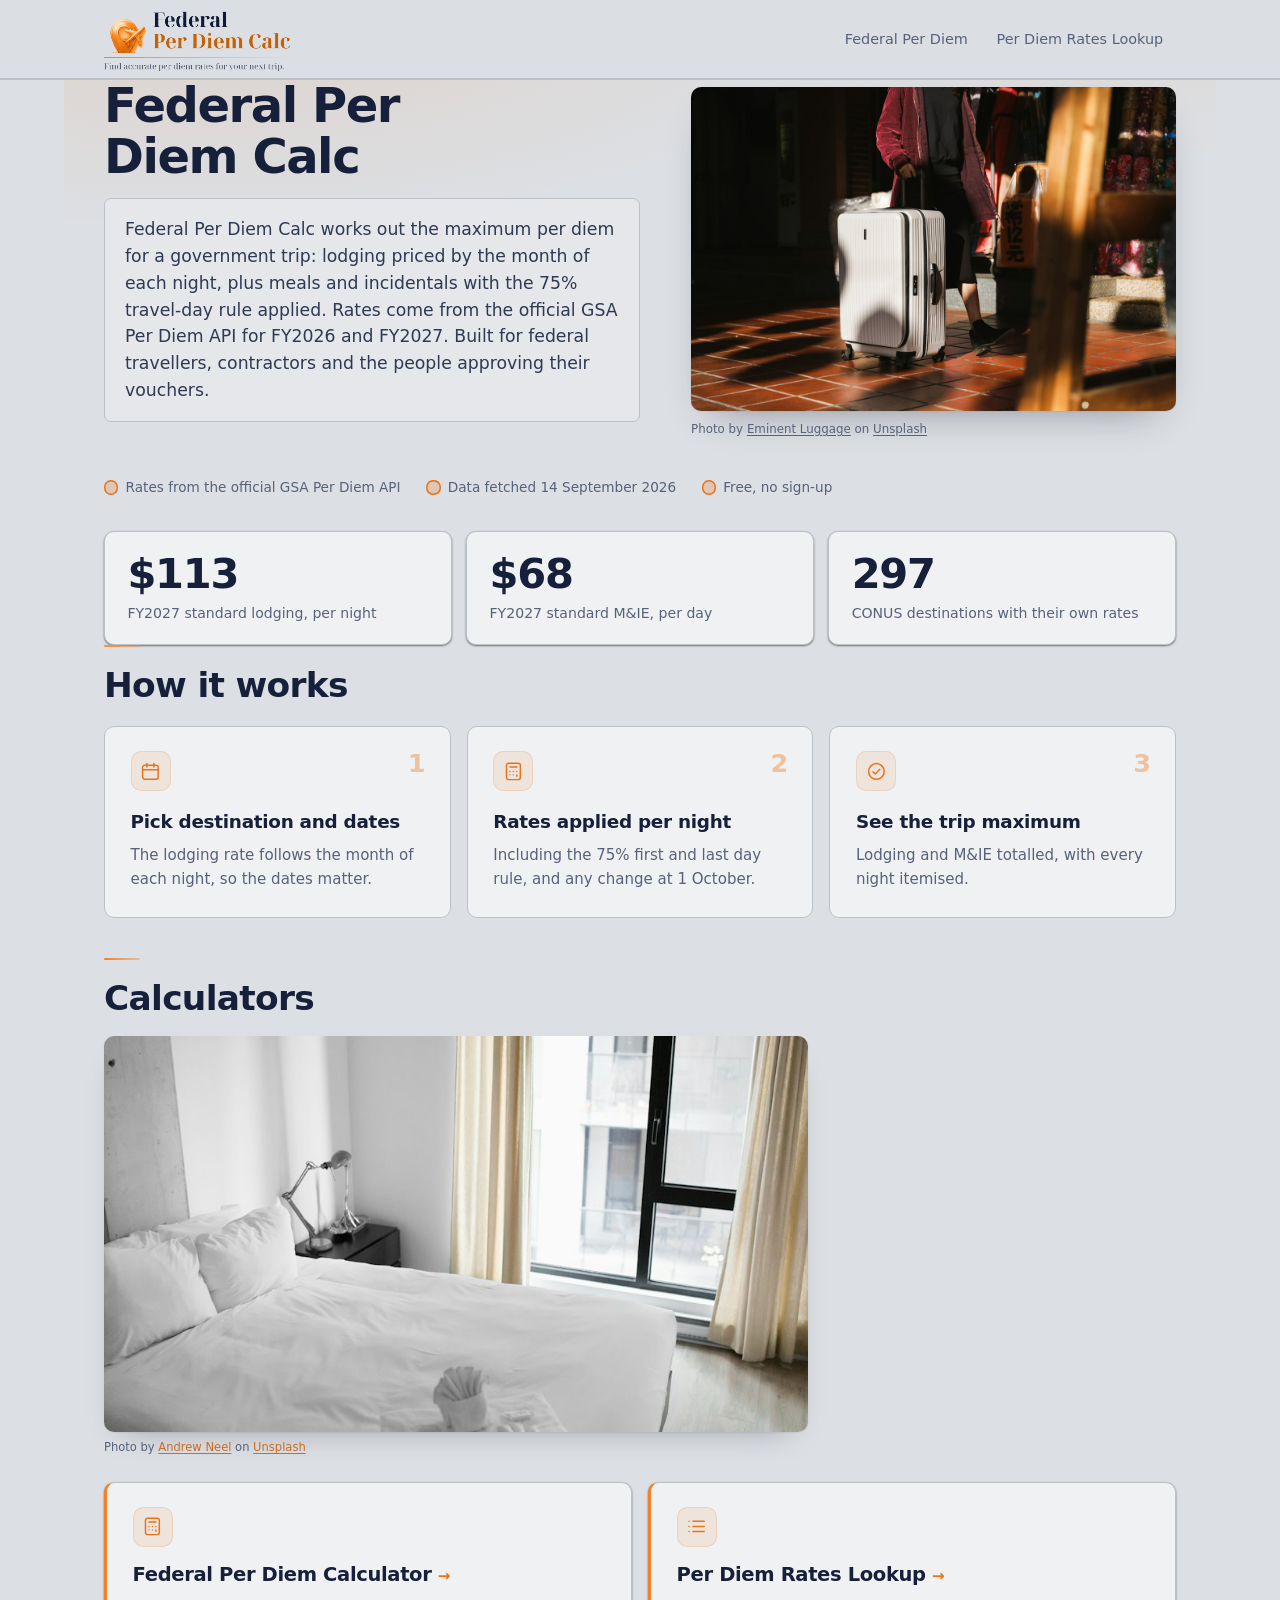
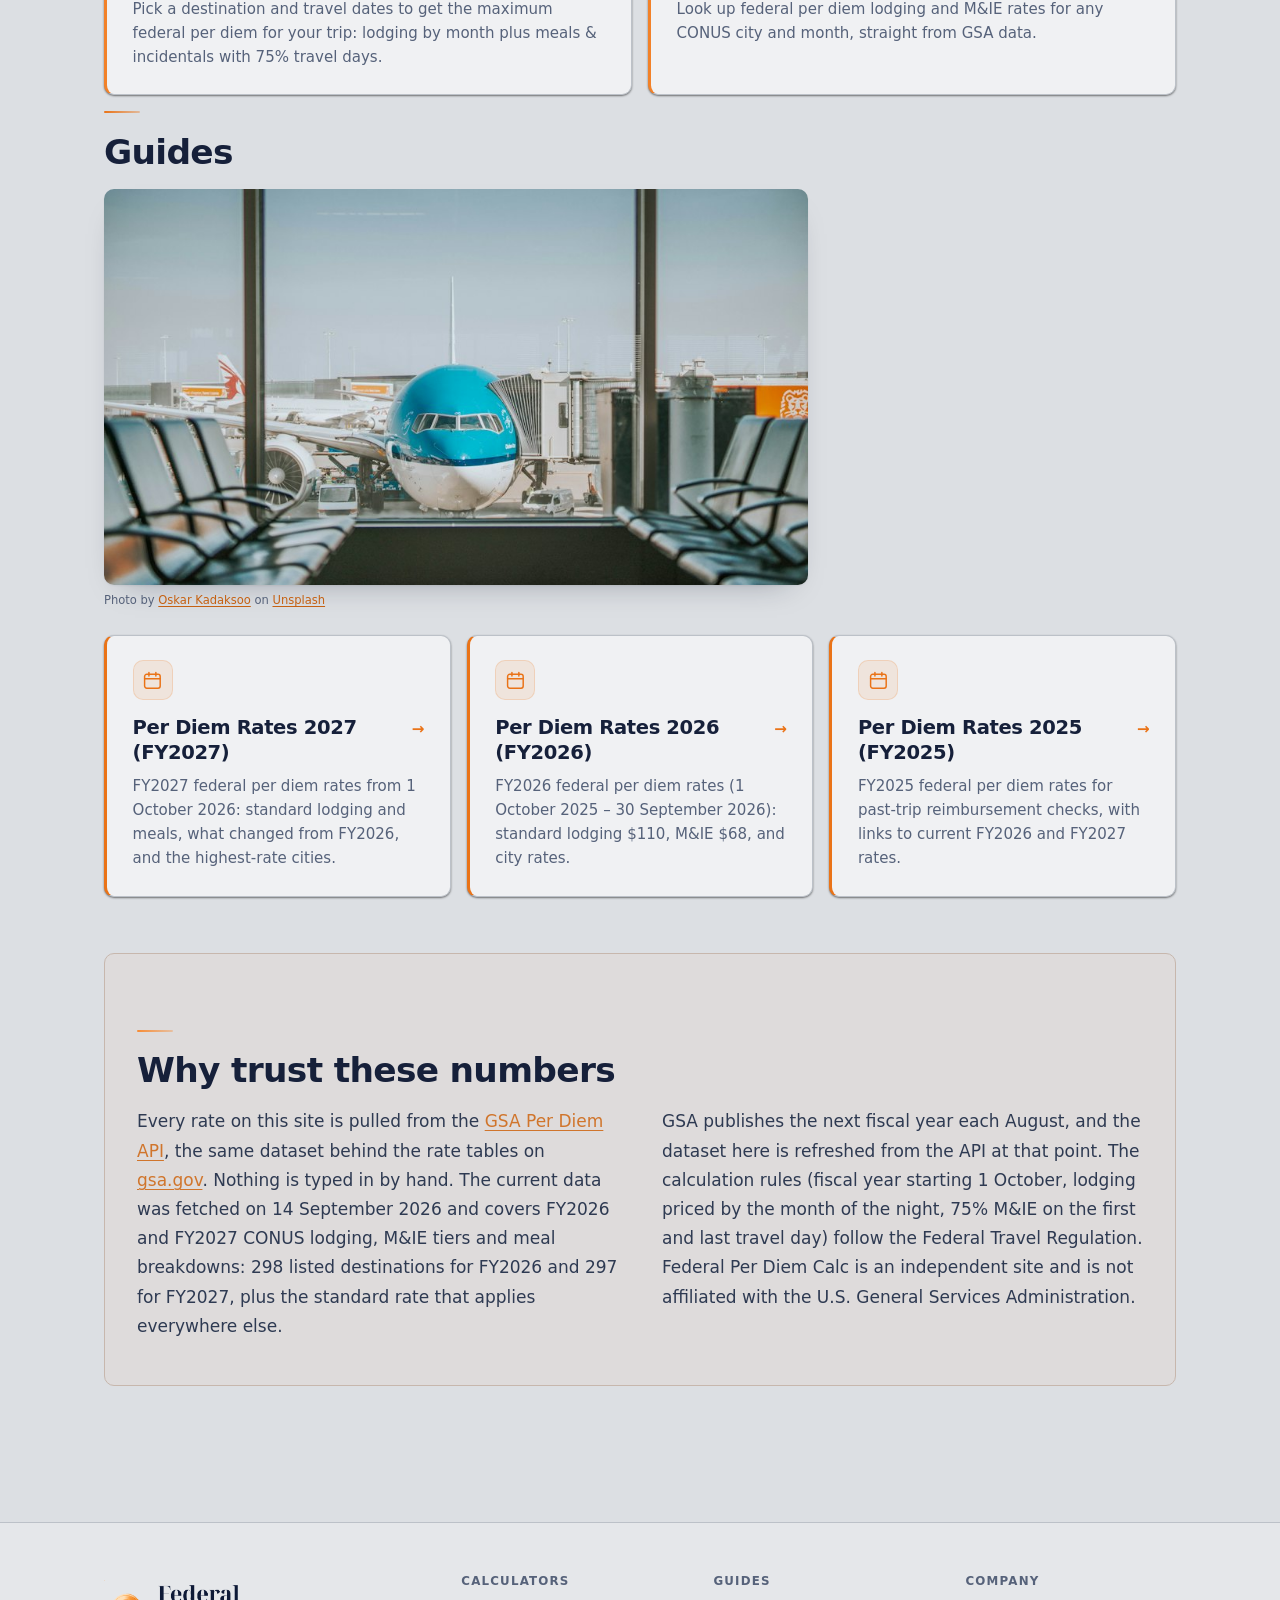
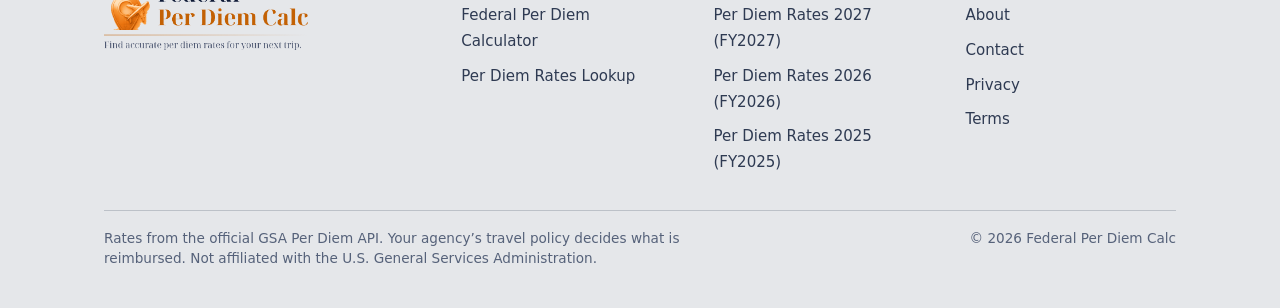
==== index.html @ 115eeca3 "Site import: 11-gsa-per-diem Static calculator site, 11 pages. Copy written and calculators tested. " ====
<!doctype html>
<html lang="en-US" class="layout-dashboard">
<head>
<meta charset="utf-8">
<meta name="viewport" content="width=device-width, initial-scale=1">
<title>Federal Per Diem Calc: Trip per diem calculator and rate loo</title>
<meta name="description" content="Trip per diem calculator and rate lookup from official GSA data, FY2026 and FY2027.">
<link rel="canonical" href="https://federalperdiemcalc.com/">
<meta property="og:title" content="Federal Per Diem Calc: Trip per diem calculator and rate loo">
<meta property="og:description" content="Trip per diem calculator and rate lookup from official GSA data, FY2026 and FY2027.">
<meta property="og:url" content="https://federalperdiemcalc.com/">
<meta property="og:type" content="website">
<link rel="stylesheet" href="/assets/site.css">
<link rel="stylesheet" href="/assets/layouts.css">
<style>:root{--brand:#ea7317;--accent:#fb923c;--bg:#dcdfe3;--surface:#f0f1f3;--soft:#e5e7ea;--sunken:#cfd3d8;--ink:#16203a;--ink-2:#2e3a52;--muted:#56627a;--line:#bcc1c8;--line-strong:#9ea5ae;--brand-ink:color-mix(in srgb,var(--brand) 82%,#000 18%);--brand-soft:color-mix(in srgb,var(--brand) 9%,var(--bg));--brand-line:color-mix(in srgb,var(--brand) 28%,var(--line));--warn:#8a4b00;--warn-bg:color-mix(in srgb,#f59e0b 16%,var(--surface));--ok:#0f7b46}:root[data-theme="light"]{--brand:#ea7317;--accent:#fb923c;--bg:#dcdfe3;--surface:#f0f1f3;--soft:#e5e7ea;--sunken:#cfd3d8;--ink:#16203a;--ink-2:#2e3a52;--muted:#56627a;--line:#bcc1c8;--line-strong:#9ea5ae;--brand-ink:color-mix(in srgb,var(--brand) 82%,#000 18%);--brand-soft:color-mix(in srgb,var(--brand) 9%,var(--bg));--brand-line:color-mix(in srgb,var(--brand) 28%,var(--line));--warn:#8a4b00;--warn-bg:color-mix(in srgb,#f59e0b 16%,var(--surface));--ok:#0f7b46}:root[data-theme="dark"]{--brand:#ea7317;--accent:#fb923c;--bg:#dcdfe3;--surface:#f0f1f3;--soft:#e5e7ea;--sunken:#cfd3d8;--ink:#16203a;--ink-2:#2e3a52;--muted:#56627a;--line:#bcc1c8;--line-strong:#9ea5ae;--brand-ink:color-mix(in srgb,var(--brand) 82%,#000 18%);--brand-soft:color-mix(in srgb,var(--brand) 9%,var(--bg));--brand-line:color-mix(in srgb,var(--brand) 28%,var(--line));--warn:#8a4b00;--warn-bg:color-mix(in srgb,#f59e0b 16%,var(--surface));--ok:#0f7b46}</style>
<script type="application/ld+json">{"@context":"https://schema.org","@type":"WebSite","name":"Federal Per Diem Calc","url":"https://federalperdiemcalc.com/"}</script>
<script type="application/ld+json">{"@context":"https://schema.org","@type":"Organization","name":"Federal Per Diem Calc","url":"https://federalperdiemcalc.com/"}</script>
<script>(function(){try{var t=localStorage.getItem("theme");if(t==="dark"||t==="light")document.documentElement.dataset.theme=t}catch(e){}})()</script>
<link rel="icon" href="/assets/brand/favicon.svg" type="image/svg+xml">
<link rel="icon" href="/assets/brand/icon-32.png" sizes="32x32" type="image/png">
<link rel="apple-touch-icon" href="/assets/brand/icon-180.png">
<link rel="manifest" href="/assets/brand/site.webmanifest">
<meta name="theme-color" content="#ea7317">
<meta property="og:image" content="https://federalperdiemcalc.com/assets/brand/og.png">
<meta property="og:image:width" content="1200">
<meta property="og:image:height" content="630">
<meta name="twitter:card" content="summary_large_image">
<meta name="twitter:image" content="https://federalperdiemcalc.com/assets/brand/og.png">
</head>
<body>
<header class="site"><div class="wrap"><a class="logo" href="/" aria-label="Federal Per Diem Calc home"><span class="logo-mark"><img class="lk" src="/assets/brand/lockup.svg" alt="" width="711" height="245" loading="eager"></span></a><nav class="site"><a href="/per-diem-calculator/">Federal Per Diem</a><a href="/per-diem-rates/">Per Diem Rates Lookup</a></nav></div></header>
<main data-blocks="trust,stats,steps"><div class="wrap">
<div class="hero">
<div>
<h1>Federal Per Diem Calc</h1>
<p class="answer">Federal Per Diem Calc works out the maximum per diem for a government trip: lodging priced by the month of each night, plus meals and incidentals with the 75% travel-day rule applied. Rates come from the official GSA Per Diem API for FY2026 and FY2027. Built for federal travellers, contractors and the people approving their vouchers.</p>
</div>
<figure class="hero-art hero-photo"><img src="/assets/img/hero.jpg" alt="A woman walking with a suitcase on wheels" width="1200" height="800" loading="eager" decoding="async"><figcaption>Photo by <a href="https://unsplash.com/@eminent_lugagge?utm_source=marketplace_calc&utm_medium=referral" rel="nofollow noopener">Eminent Luggage</a> on <a href="https://unsplash.com/?utm_source=marketplace_calc&utm_medium=referral" rel="nofollow noopener">Unsplash</a></figcaption></figure>
</div>
<ul class="trustbar"><li>Rates from the official GSA Per Diem API</li><li>Data fetched 14 September 2026</li><li>Free, no sign-up</li></ul>





<section class="sec" aria-label="Key figures">
  <div class="stats"><div class="stat"><span class="stat__v">$113</span><span class="stat__l">FY2027 standard lodging, per night</span></div><div class="stat"><span class="stat__v">$68</span><span class="stat__l">FY2027 standard M&amp;IE, per day</span></div><div class="stat"><span class="stat__v">297</span><span class="stat__l">CONUS destinations with their own rates</span></div></div>
</section>
<section class="sec">
<h2>How it works</h2>
<ol class="steps"><li class="step"><span class="step__n">1</span><span class="card-icon"><svg aria-hidden="true" focusable="false" viewBox="0 0 24 24" fill="none" stroke="currentColor" stroke-width="1.7" stroke-linecap="round" stroke-linejoin="round"><rect x="3" y="5" width="18" height="16" rx="2.5"/><path d="M3 10h18M8 3v4M16 3v4"/></svg></span>
     <strong>Pick destination and dates</strong><span>The lodging rate follows the month of each night, so the dates matter.</span></li><li class="step"><span class="step__n">2</span><span class="card-icon"><svg aria-hidden="true" focusable="false" viewBox="0 0 24 24" fill="none" stroke="currentColor" stroke-width="1.7" stroke-linecap="round" stroke-linejoin="round"><rect x="4" y="2.5" width="16" height="19" rx="2.5"/><path d="M8 7h8M8 12h.01M12 12h.01M16 12h.01M8 16h.01M12 16h.01M16 16v1.5"/></svg></span>
     <strong>Rates applied per night</strong><span>Including the 75% first and last day rule, and any change at 1 October.</span></li><li class="step"><span class="step__n">3</span><span class="card-icon"><svg aria-hidden="true" focusable="false" viewBox="0 0 24 24" fill="none" stroke="currentColor" stroke-width="1.7" stroke-linecap="round" stroke-linejoin="round"><circle cx="12" cy="12" r="9"/><path d="M8 12.3l2.7 2.7L16 9.5"/></svg></span>
     <strong>See the trip maximum</strong><span>Lodging and M&amp;IE totalled, with every night itemised.</span></li></ol>
</section>
<section class="sec">
<h2>Calculators</h2><figure class="sec-photo"><img src="/assets/img/feature-1.jpg" alt="Vacant white bed near the window" width="900" height="600" loading="lazy" decoding="async"><figcaption>Photo by <a href="https://unsplash.com/@andrewtneel?utm_source=marketplace_calc&utm_medium=referral" rel="nofollow noopener">Andrew Neel</a> on <a href="https://unsplash.com/?utm_source=marketplace_calc&utm_medium=referral" rel="nofollow noopener">Unsplash</a></figcaption></figure>
<ul>
<li><div class="card-icon"><svg aria-hidden="true" focusable="false" viewBox="0 0 24 24" fill="none" stroke="currentColor" stroke-width="1.7" stroke-linecap="round" stroke-linejoin="round"><rect x="4" y="2.5" width="16" height="19" rx="2.5"/><path d="M8 7h8M8 12h.01M12 12h.01M16 12h.01M8 16h.01M12 16h.01M16 16v1.5"/></svg></div><a href="/per-diem-calculator/"><strong>Federal Per Diem Calculator</strong></a><br>Pick a destination and travel dates to get the maximum federal per diem for your trip: lodging by month plus meals &amp; incidentals with 75% travel days.</li>
<li><div class="card-icon"><svg aria-hidden="true" focusable="false" viewBox="0 0 24 24" fill="none" stroke="currentColor" stroke-width="1.7" stroke-linecap="round" stroke-linejoin="round"><path d="M8 6h13M8 12h13M8 18h13M3.5 6h.01M3.5 12h.01M3.5 18h.01"/></svg></div><a href="/per-diem-rates/"><strong>Per Diem Rates Lookup</strong></a><br>Look up federal per diem lodging and M&amp;IE rates for any CONUS city and month, straight from GSA data.</li>
</ul>
</section>
<section class="sec">
<h2>Guides</h2><figure class="sec-photo"><img src="/assets/img/feature-2.jpg" alt="Airplane parked near passenger pathway" width="900" height="600" loading="lazy" decoding="async"><figcaption>Photo by <a href="https://unsplash.com/@oskark?utm_source=marketplace_calc&utm_medium=referral" rel="nofollow noopener">Oskar Kadaksoo</a> on <a href="https://unsplash.com/?utm_source=marketplace_calc&utm_medium=referral" rel="nofollow noopener">Unsplash</a></figcaption></figure>
<ul>
<li><div class="card-icon"><svg aria-hidden="true" focusable="false" viewBox="0 0 24 24" fill="none" stroke="currentColor" stroke-width="1.7" stroke-linecap="round" stroke-linejoin="round"><rect x="3" y="5" width="18" height="16" rx="2.5"/><path d="M3 10h18M8 3v4M16 3v4"/></svg></div><a href="/per-diem-rates-2027/"><strong>Per Diem Rates 2027 (FY2027)</strong></a><br>FY2027 federal per diem rates from 1 October 2026: standard lodging and meals, what changed from FY2026, and the highest-rate cities.</li>
<li><div class="card-icon"><svg aria-hidden="true" focusable="false" viewBox="0 0 24 24" fill="none" stroke="currentColor" stroke-width="1.7" stroke-linecap="round" stroke-linejoin="round"><rect x="3" y="5" width="18" height="16" rx="2.5"/><path d="M3 10h18M8 3v4M16 3v4"/></svg></div><a href="/per-diem-rates-2026/"><strong>Per Diem Rates 2026 (FY2026)</strong></a><br>FY2026 federal per diem rates (1 October 2025 – 30 September 2026): standard lodging $110, M&amp;IE $68, and city rates.</li>
<li><div class="card-icon"><svg aria-hidden="true" focusable="false" viewBox="0 0 24 24" fill="none" stroke="currentColor" stroke-width="1.7" stroke-linecap="round" stroke-linejoin="round"><rect x="3" y="5" width="18" height="16" rx="2.5"/><path d="M3 10h18M8 3v4M16 3v4"/></svg></div><a href="/per-diem-rates-2025/"><strong>Per Diem Rates 2025 (FY2025)</strong></a><br>FY2025 federal per diem rates for past-trip reimbursement checks, with links to current FY2026 and FY2027 rates.</li>
</ul>
</section>
<section class="sec is-wide">
<h2>Why trust these numbers</h2>
<p>Every rate on this site is pulled from the <a href="https://open.gsa.gov/api/perdiem/" rel="nofollow noopener">GSA Per Diem API</a>, the same dataset behind the rate tables on <a href="https://www.gsa.gov/travel/plan-a-trip/per-diem-rates" rel="nofollow noopener">gsa.gov</a>. Nothing is typed in by hand. The current data was fetched on 14 September 2026 and covers FY2026 and FY2027 CONUS lodging, M&amp;IE tiers and meal breakdowns: 298 listed destinations for FY2026 and 297 for FY2027, plus the standard rate that applies everywhere else.</p>
<p>GSA publishes the next fiscal year each August, and the dataset here is refreshed from the API at that point. The calculation rules (fiscal year starting 1 October, lodging priced by the month of the night, 75% M&amp;IE on the first and last travel day) follow the Federal Travel Regulation. Federal Per Diem Calc is an independent site and is not affiliated with the U.S. General Services Administration.</p>
</section>
</div></main>
<footer class="site"><div class="wrap">
<div class="f-brand"><a class="footer-brand" href="/" aria-label="Federal Per Diem Calc home"><span class="logo-mark"><img class="lk" src="/assets/brand/lockup.svg" alt="" width="711" height="245" loading="eager"></span></a></div>
<nav class="f-col" aria-label="Calculators"><h3>Calculators</h3><ul><li><a href="/per-diem-calculator/">Federal Per Diem Calculator</a></li><li><a href="/per-diem-rates/">Per Diem Rates Lookup</a></li></ul></nav>
<nav class="f-col" aria-label="Guides"><h3>Guides</h3><ul><li><a href="/per-diem-rates-2027/">Per Diem Rates 2027 (FY2027)</a></li><li><a href="/per-diem-rates-2026/">Per Diem Rates 2026 (FY2026)</a></li><li><a href="/per-diem-rates-2025/">Per Diem Rates 2025 (FY2025)</a></li></ul></nav>
<nav class="f-col" aria-label="Company"><h3>Company</h3><ul><li><a href="/about/">About</a></li><li><a href="/contact/">Contact</a></li><li><a href="/privacy/">Privacy</a></li><li><a href="/terms/">Terms</a></li></ul></nav>
<div class="f-legal"><p>Rates from the official GSA Per Diem API. Your agency’s travel policy decides what is reimbursed. Not affiliated with the U.S. General Services Administration.</p><p>© <span id="y"></span> Federal Per Diem Calc</p></div>
</div></footer>
<script>document.getElementById('y').textContent=new Date().getFullYear()</script>

</body>
</html>
---- assets/site.css ----
/* site.css — shared design system for all 13 sites.
 *
 * Per-site colour is one line in each site's <head>:   :root{--brand:#1e40af;--accent:#0891b2}
 * Everything else is derived from those two with color-mix(). Named palettes: themes.css.
 * No web fonts — zero external requests.
 *
 * Layout note: pages are authored as plain documents (h1, p, ul of links). Rather than rewrite
 * markup across every site, structural styling is applied with :has() — link lists become card
 * grids, the opening h1+lede becomes a hero. Markup stays semantic and portable.
 */

/* ---------------------------------------------------------------------------
   THEME TOKENS
   Dark is the default: :root carries the dark surface values, so a visitor with
   no stored preference and no dark OS setting still gets the dark site.
   Light is opt-in via the header toggle, which sets data-theme="light".
   --------------------------------------------------------------------------- */
:root {
  /* brand — overridden per site in <head> */
  --brand: #1f6feb;
  --accent: var(--brand);

  /* shared, theme-independent */
  --radius: 16px;
  --radius-sm: 10px;
  --ring: 0 0 0 3px color-mix(in srgb, var(--brand) 30%, transparent);
  --on-brand: #fff;
  --ok: #4ade80;
  --font-display: ui-serif, "Iowan Old Style", Charter, "Palatino Linotype", Palatino, "Book Antiqua", Georgia, serif;
  --font: ui-sans-serif, system-ui, -apple-system, "Segoe UI", Roboto, "Helvetica Neue", Arial, sans-serif;
  --maxw: 72rem;
  --measure: 40rem;

  /* dark surfaces (default) */
  --bg: #0b0e13;
  --surface: #141821;
  --soft: #161b24;
  --sunken: #1c222c;
  --ink: #f2f5f9;
  --ink-2: #c6cedb;
  --muted: #8f99ab;
  --line: #232a36;
  --line-strong: #333c4b;
  --warn: #fbbf24;
  --warn-bg: #2a2010;
  --brand-ink: color-mix(in srgb, var(--brand) 68%, #fff 32%);
  --brand-soft: color-mix(in srgb, var(--brand) 13%, var(--bg));
  --brand-line: color-mix(in srgb, var(--brand) 32%, var(--line));
  --shadow-sm: 0 1px 2px rgba(0, 0, 0, .5);
  --shadow: 0 1px 2px rgba(0, 0, 0, .4), 0 10px 28px -12px rgba(0, 0, 0, .7);
  --shadow-lg: 0 2px 4px rgba(0, 0, 0, .4), 0 28px 56px -20px rgba(0, 0, 0, .8);
}

:root[data-theme="light"] {
  --bg: #fdfdfc;
  --surface: #ffffff;
  --soft: #f5f7fa;
  --sunken: #eceff4;
  --ink: #0f1319;
  --ink-2: #333c4a;
  --muted: #626c7d;
  --line: #e5e9ef;
  --line-strong: #cdd5e0;
  --ok: #0f7b46;
  --warn: #8a4b00;
  --warn-bg: #fff5e8;
  --brand-ink: color-mix(in srgb, var(--brand) 84%, #000 16%);
  --brand-soft: color-mix(in srgb, var(--brand) 7%, var(--bg));
  --brand-line: color-mix(in srgb, var(--brand) 24%, var(--line));
  --shadow-sm: 0 1px 2px rgba(15, 23, 42, .06);
  --shadow: 0 1px 2px rgba(15, 23, 42, .05), 0 10px 28px -12px rgba(15, 23, 42, .16);
  --shadow-lg: 0 2px 4px rgba(15, 23, 42, .04), 0 28px 56px -20px rgba(15, 23, 42, .26);
}

/* ============================ base ============================ */
* { box-sizing: border-box; }
html { -webkit-text-size-adjust: 100%; scroll-behavior: smooth; }
@media (prefers-reduced-motion: reduce) {
  html { scroll-behavior: auto; }
  *, *::before, *::after { animation-duration: .01ms !important; transition-duration: .01ms !important; }
}
body {
  margin: 0;
  font: 400 1.0625rem/1.72 var(--font);
  color: var(--ink-2);
  background: var(--bg);
  -webkit-font-smoothing: antialiased;
}
img, svg { max-width: 100%; height: auto; }
a { color: var(--brand-ink); text-underline-offset: .18em; text-decoration-thickness: .06em; }
a:hover { color: var(--brand); }
:focus-visible { outline: none; box-shadow: var(--ring); border-radius: 5px; }
::selection { background: color-mix(in srgb, var(--brand) 20%, transparent); }

.wrap { max-width: var(--maxw); margin: 0 auto; padding: 0 clamp(1.15rem, 4vw, 2.5rem); }
main { padding: 0 0 3rem; }
/* Body copy keeps a readable measure; structural blocks span the full column.
   Pages are sectionised, so the measure has to apply one level deeper too: elements that used to
   be direct children of .wrap now sit inside <section class="sec">. Without the .sec selectors the
   grids and tables inherit the section's measure cap and render two columns in a 1152px wrap. */
main .wrap > *,
main .sec > * { max-width: var(--measure); }

main .wrap > section,
main .wrap > #calculator,      main .sec > #calculator,
main .wrap > .faq,             main .sec > .faq,
main .wrap > .disclaimer,      main .sec > .disclaimer,
main .wrap > ul:has(> li > a > strong),
main .sec  > ul:has(> li > a > strong),
main .sec > .steps,
main .sec > .stats,
.hero { max-width: none; }

/* ============================ type ============================ */
h1, h2, h3 { color: var(--ink); text-wrap: balance; }
h1 {
  font-family: var(--font-display);
  font-size: clamp(2.1rem, 1.5rem + 2.6vw, 3.25rem);
  font-weight: 600; line-height: 1.06; letter-spacing: -.028em;
  margin: 0 0 1rem;
}
h2 {
  font-family: var(--font-display);
  font-size: clamp(1.6rem, 1.3rem + 1.1vw, 2.15rem);
  font-weight: 600; line-height: 1.2; letter-spacing: -.02em;
  margin: 2.5rem 0 1rem; position: relative;
}
/* accent rule above each section heading */
main h2::before {
  content: ""; display: block; width: 2.25rem; height: 2px; margin-bottom: 1.15rem;
  background: linear-gradient(90deg, var(--brand), color-mix(in srgb, var(--accent) 60%, var(--brand)));
  border-radius: 2px;
}
h3 { font-size: 1.2rem; font-weight: 660; letter-spacing: -.012em; margin: 2.25rem 0 .6rem; font-family: var(--font); }
p { margin: 0 0 1.15rem; }
strong { font-weight: 640; color: var(--ink); }
main ul, main ol { padding-left: 1.25rem; margin: 0 0 1.15rem; }
main li { margin-bottom: .45rem; }
main li::marker { color: color-mix(in srgb, var(--brand) 70%, var(--muted)); }

/* ---- hero: the opening h1 + lede on every page ---- */
main > .wrap > h1:first-child,
main > .wrap > .breadcrumb + h1 { margin-top: 0; }
main > .wrap { position: relative; }
main > .wrap::before {
  content: ""; position: absolute; inset: -1px 0 auto; height: 27rem; z-index: -1;
  background:
    radial-gradient(60rem 22rem at 12% -6rem, color-mix(in srgb, var(--brand) 13%, transparent), transparent 70%),
    radial-gradient(44rem 20rem at 92% -9rem, color-mix(in srgb, var(--accent) 11%, transparent), transparent 70%);
  pointer-events: none;
}
main .wrap > h1 { padding-top: clamp(1.75rem, 4vw, 3rem); }
main .wrap > .breadcrumb + h1 { padding-top: .25rem; }

.answer {
  font-family: var(--font-display);
  font-size: clamp(1.18rem, 1.05rem + .55vw, 1.45rem);
  line-height: 1.55; font-weight: 400;
  color: var(--ink-2);
  border-left: 2px solid var(--brand);
  padding: .1rem 0 .1rem 1.35rem;
  margin: 0 0 1.5rem;
  max-width: 38rem;
}
.answer strong { color: var(--ink); font-weight: 620; }

.updated {
  color: var(--muted); font-size: .8rem; margin: 0 0 2.5rem;
  text-transform: uppercase; letter-spacing: .07em; font-weight: 560;
}
.updated a { color: var(--muted); }
.breadcrumb { font-size: .8rem; color: var(--muted); padding-top: 2rem; margin: 0 0 1.5rem; letter-spacing: .02em; }
.breadcrumb a { color: var(--muted); text-decoration: none; }
.breadcrumb a:hover { color: var(--brand); }

/* ============================ header ============================ */
header.site {
  border-bottom: 1px solid var(--line);
  background: color-mix(in srgb, var(--bg) 78%, transparent);
  backdrop-filter: saturate(1.7) blur(14px);
  -webkit-backdrop-filter: saturate(1.7) blur(14px);
  position: sticky; top: 0; z-index: 50;
}
header.site .wrap { display: flex; align-items: center; justify-content: space-between; min-height: 4.5rem; gap: 1rem; flex-wrap: wrap; }
.logo {
  font-family: var(--font-display); font-weight: 600; font-size: 1.16rem; letter-spacing: -.022em;
  text-decoration: none; color: var(--ink); display: inline-flex; align-items: center; gap: .6rem;
}
/* Placeholder mark, used until a site has real brand artwork. */
.logo::before {
  content: ""; width: 1.55rem; height: 1.55rem; border-radius: 7px; flex: none;
  background: linear-gradient(145deg, var(--brand), color-mix(in srgb, var(--accent) 75%, var(--brand)));
  box-shadow: 0 2px 8px -2px color-mix(in srgb, var(--brand) 55%, transparent);
}
/* Real artwork present — drop the placeholder. */
.logo:has(.logo-mark)::before { display: none; }
.logo-mark { display: inline-flex; line-height: 0; flex: none; }
/* Wordmark: size by HEIGHT so the name is never squashed; width follows the viewBox. */
.logo-mark .lk { height: 4rem; width: auto; max-width: 100%; display: block; }
.logo { min-width: 0; max-width: 100%; }
.logo-mark { min-width: 0; max-width: 100%; }
.logo { gap: 0; }
@media (max-width: 30rem) { .logo-mark .lk { height: 3.1rem; } }
nav.site { display: flex; flex-wrap: wrap; gap: .2rem; }
nav.site a {
  text-decoration: none; color: var(--muted); font-size: .9rem; font-weight: 540;
  padding: .5rem .8rem; border-radius: 8px; transition: background .15s, color .15s;
}
nav.site a:hover { color: var(--ink); background: var(--soft); }

/* ---- theme toggle ---- */
.theme-toggle {
  border: 1px solid var(--line-strong); background: var(--surface); color: var(--muted);
  border-radius: 999px; padding: .4rem .5rem; cursor: pointer; line-height: 0;
  display: inline-flex; align-items: center; justify-content: center;
  transition: color .15s, border-color .15s, background .15s;
}
.theme-toggle:hover { color: var(--ink); border-color: var(--brand); }
.theme-toggle svg { width: 1.05rem; height: 1.05rem; display: block; }
.theme-toggle .i-sun { display: none; }
/* Default state is dark, so offer the sun (switch to light); flip when light is active. */
.theme-toggle .i-moon { display: none; }
.theme-toggle .i-sun { display: block; }
:root[data-theme="light"] .theme-toggle .i-sun { display: none; }
:root[data-theme="light"] .theme-toggle .i-moon { display: block; }

/* ---- hero artwork ---- */
.hero {
  display: grid; grid-template-columns: minmax(0, 1.05fr) minmax(0, .95fr);
  gap: clamp(1.5rem, 4vw, 3.5rem); align-items: center;
  max-width: none !important; margin-bottom: 1rem;
}
.hero > div { min-width: 0; }
.hero h1, .hero .answer, .hero .updated { max-width: none; }
.hero-art { margin: 0; min-width: 0; }
.hero-art svg { width: 100%; height: auto; display: block; overflow: visible; }
@media (max-width: 54rem) {
  .hero { grid-template-columns: 1fr; gap: 1.75rem; }
  .hero-art { order: -1; max-width: 22rem; }
}

/* Artwork inherits the site's brand: strokes/fills use currentColor or the brand vars. */
.art-brand { color: var(--brand); }
.art-accent { color: color-mix(in srgb, var(--accent) 78%, var(--brand)); }
.art-line { stroke: var(--line-strong); }
.art-surface { fill: var(--surface); }
.art-soft { fill: var(--soft); }
.art-ink { fill: var(--ink); }

/* ---- card icons ---- */
.card-icon {
  width: 2.5rem; height: 2.5rem; border-radius: 10px; margin-bottom: 1rem;
  display: flex; align-items: center; justify-content: center; color: var(--brand);
  background: color-mix(in srgb, var(--brand) 10%, transparent);
  border: 1px solid color-mix(in srgb, var(--brand) 18%, transparent);
}
.card-icon svg { width: 1.3rem; height: 1.3rem; }

/* ---- inline figures in body copy ---- */
figure.inline-art {
  margin: 2rem 0; padding: 1.5rem; background: var(--soft);
  border: 1px solid var(--line); border-radius: var(--radius); max-width: none;
}
figure.inline-art svg { width: 100%; height: auto; display: block; }
figure.inline-art figcaption { margin-top: 1rem; font-size: .85rem; color: var(--muted); text-align: center; }

/* ============ link lists become a card grid (no markup change) ============ */
main ul:has(> li > a > strong) {
  list-style: none; padding: 0; margin: 1.5rem 0 1rem;
  display: grid; gap: 1rem;
  /* min() keeps the track from forcing a floor wider than the column itself — a bare
     minmax(19rem,1fr) overflows a 320px viewport once wrap padding is taken off. */
  grid-template-columns: repeat(auto-fit, minmax(min(19rem, 100%), 1fr));
}
main ul:has(> li > a > strong) > li {
  margin: 0; padding: 1.5rem 1.6rem 1.6rem;
  background: var(--surface); border: 1px solid var(--line); border-radius: var(--radius);
  box-shadow: var(--shadow-sm);
  color: var(--muted); font-size: .94rem; line-height: 1.6;
  position: relative; overflow: hidden;
  transition: transform .18s ease, box-shadow .18s ease, border-color .18s ease;
}
main ul:has(> li > a > strong) > li::after {
  content: ""; position: absolute; inset: 0 0 auto; height: 2px; transform: scaleX(0); transform-origin: 0 50%;
  background: linear-gradient(90deg, var(--brand), color-mix(in srgb, var(--accent) 65%, var(--brand)));
  transition: transform .25s ease;
}
main ul:has(> li > a > strong) > li:hover {
  transform: translateY(-3px); box-shadow: var(--shadow); border-color: var(--brand-line);
}
main ul:has(> li > a > strong) > li:hover::after { transform: scaleX(1); }
main ul:has(> li > a > strong) > li::marker { content: none; }
main ul:has(> li > a > strong) > li > a {
  text-decoration: none; display: block; margin-bottom: .55rem;
}
main ul:has(> li > a > strong) > li > a > strong {
  font-family: var(--font-display); font-size: 1.22rem; font-weight: 600;
  letter-spacing: -.018em; color: var(--ink); line-height: 1.25;
  display: inline-flex; align-items: baseline; gap: .4rem;
}
main ul:has(> li > a > strong) > li > a > strong::after {
  content: "→"; font-family: var(--font); font-size: .95rem; color: var(--brand);
  transition: transform .2s ease; display: inline-block;
}
main ul:has(> li > a > strong) > li:hover > a > strong::after { transform: translateX(3px); }
main ul:has(> li > a > strong) > li > br { display: none; }

/* ============================ calculator ============================ */
#calculator {
  border: 1px solid var(--line); border-radius: var(--radius);
  padding: clamp(1.3rem, 3vw, 2.1rem);
  margin: 2rem 0 2.5rem;
  background: var(--surface); box-shadow: var(--shadow-lg);
  position: relative; overflow: hidden;
}
#calculator::before {
  content: ""; position: absolute; inset: 0 0 auto; height: 3px;
  background: linear-gradient(90deg, var(--brand), color-mix(in srgb, var(--accent) 65%, var(--brand)));
}
.calc-form { display: grid; grid-template-columns: repeat(auto-fit, minmax(min(15rem, 100%), 1fr)); gap: 1.1rem 1.25rem; }
.calc-field label, .calc-label, legend {
  display: block; font-weight: 600; font-size: .76rem; margin-bottom: .45rem;
  color: var(--muted); text-transform: uppercase; letter-spacing: .06em;
}
.calc-input {
  display: flex; align-items: stretch; background: var(--bg);
  border: 1px solid var(--line-strong); border-radius: var(--radius-sm);
  overflow: hidden; transition: border-color .15s, box-shadow .15s;
}
.calc-input:focus-within { border-color: var(--brand); box-shadow: var(--ring); }
.calc-input .affix { padding: 0 .75rem; display: flex; align-items: center; background: var(--sunken); color: var(--muted); font-size: .9rem; font-weight: 560; }
.calc-input input, .calc-field select, .calc-row input {
  width: 100%; border: 0; padding: .75rem .85rem; font: inherit;
  background: transparent; color: var(--ink); min-height: 3rem;
}
.calc-input input:focus, .calc-field select:focus { outline: none; }
.calc-field select, .calc-row input {
  background: var(--bg); border: 1px solid var(--line-strong); border-radius: var(--radius-sm);
  transition: border-color .15s, box-shadow .15s;
}
.calc-field select:focus-visible, .calc-row input:focus-visible { border-color: var(--brand); box-shadow: var(--ring); }
fieldset { border: 0; padding: 0; margin: 0; min-width: 0; }
.calc-radio, .calc-check { display: flex; align-items: center; gap: .55rem; font-weight: 400; min-height: 2rem; text-transform: none; letter-spacing: 0; }
.calc-radio input, .calc-check input { accent-color: var(--brand); width: 1.05rem; height: 1.05rem; }
.calc-help { color: var(--muted); font-size: .82rem; margin: .4rem 0 0; }
.calc-repeater, .calc-field.calc-repeater { grid-column: 1 / -1; }
.calc-row { display: flex; gap: .5rem; margin-bottom: .5rem; }
.calc-row input { flex: 1; min-width: 0; }

.calc-add, .calc-remove, .calc-actions button {
  font: inherit; font-weight: 580; border: 1px solid var(--line-strong);
  background: var(--surface); color: var(--ink); border-radius: var(--radius-sm);
  padding: .65rem 1rem; cursor: pointer; min-height: 2.75rem;
  transition: background .15s, border-color .15s, transform .08s;
}
.calc-add:hover, .calc-remove:hover, .calc-actions button:hover { background: var(--soft); border-color: var(--brand); }
.calc-add:active, .calc-actions button:active { transform: translateY(1px); }
.calc-remove { width: 2.75rem; padding: 0; }

.calc-result { margin-top: 1.9rem; padding-top: 1.6rem; border-top: 1px solid var(--line); }
.calc-summary { display: grid; grid-template-columns: repeat(auto-fit, minmax(min(11.5rem, 100%), 1fr)); gap: .85rem; }
.calc-stat { background: var(--soft); border: 1px solid var(--line); border-radius: var(--radius-sm); padding: 1.1rem 1.2rem; }
.calc-stat .k { display: block; color: var(--muted); font-size: .72rem; font-weight: 600; text-transform: uppercase; letter-spacing: .075em; margin-bottom: .45rem; }
.calc-stat .v {
  display: block; font-family: var(--font-display); font-size: clamp(1.7rem, 1.4rem + 1vw, 2.3rem);
  font-weight: 600; letter-spacing: -.028em; font-variant-numeric: tabular-nums; line-height: 1.08; color: var(--ink);
}
.calc-stat.strong {
  background: linear-gradient(150deg, var(--brand), color-mix(in srgb, var(--brand) 62%, #000 20%));
  border-color: transparent; box-shadow: 0 12px 28px -12px color-mix(in srgb, var(--brand) 65%, transparent);
}
.calc-stat.strong .k { color: rgba(255, 255, 255, .78); }
.calc-stat.strong .v { color: #fff; }

.calc-table-wrap { overflow-x: auto; margin-top: 1.25rem; }
.calc-table { width: 100%; border-collapse: collapse; font-variant-numeric: tabular-nums; font-size: .92rem; }
.calc-table th, .calc-table td { padding: .7rem .6rem; border-bottom: 1px solid var(--line); text-align: left; }
.calc-table th { font-weight: 600; color: var(--muted); font-size: .74rem; text-transform: uppercase; letter-spacing: .06em; }
.calc-table td { text-align: right; }
.calc-table tbody tr:hover { background: var(--soft); }
.calc-table tr.total th, .calc-table tr.total td { font-weight: 700; border-top: 2px solid var(--line-strong); border-bottom: 0; }

.calc-notes { color: var(--muted); font-size: .86rem; padding-left: 1.1rem; margin-top: 1.1rem; }
.calc-warn {
  background: var(--warn-bg); color: var(--warn);
  border: 1px solid color-mix(in srgb, var(--warn) 26%, transparent);
  border-radius: var(--radius-sm); padding: .85rem 1.1rem; margin-bottom: 1rem; font-size: .92rem;
}
.calc-warn p { margin: .2rem 0; }
.calc-actions { display: flex; gap: .6rem; margin-top: 1.4rem; flex-wrap: wrap; }

/* ============================ content ============================ */
/* display:block makes the table its own scroll container — authors write bare <table>, so this has
   to work without a wrapper. Column alignment survives via the anonymous table box. */
table, table.data {
  display: block; width: 100%; max-width: 100%; overflow-x: auto;
  border-collapse: separate; border-spacing: 0;
  margin: 1.6rem 0; font-size: .93rem;
  border: 1px solid var(--line); border-radius: var(--radius-sm);
  -webkit-overflow-scrolling: touch; background: var(--surface);
}
table th, table td { padding: .8rem 1rem; text-align: left; border-bottom: 1px solid var(--line); }
table thead th {
  background: var(--soft); font-weight: 600; font-size: .74rem; color: var(--muted);
  text-transform: uppercase; letter-spacing: .07em; white-space: nowrap;
}
table tbody tr:last-child td { border-bottom: 0; }
table tbody tr:hover { background: color-mix(in srgb, var(--brand) 3.5%, transparent); }
table td:not(:first-child) { font-variant-numeric: tabular-nums; }
table td:first-child { color: var(--ink); font-weight: 500; }

.faq details {
  border: 1px solid var(--line); border-radius: var(--radius-sm);
  padding: 1rem 1.25rem; margin-bottom: .65rem; background: var(--surface);
  transition: border-color .15s, box-shadow .15s;
}
.faq details:hover { border-color: var(--brand-line); }
.faq details[open] { border-color: var(--brand-line); box-shadow: var(--shadow-sm); }
.faq summary {
  font-weight: 620; cursor: pointer; list-style: none; display: flex;
  justify-content: space-between; align-items: center; gap: 1rem; color: var(--ink);
}
.faq summary::-webkit-details-marker { display: none; }
.faq summary::after { content: "+"; font-size: 1.35rem; font-weight: 300; color: var(--brand); line-height: 1; }
.faq details[open] summary::after { content: "−"; }
.faq details > *:not(summary) { margin-top: .8rem; }

.sources { font-size: .92rem; color: var(--muted); }
.sources a { color: var(--muted); }
.sources a:hover { color: var(--brand); }

.disclaimer {
  font-size: .86rem; color: var(--muted); background: var(--soft);
  border: 1px solid var(--line); border-radius: var(--radius-sm);
  margin-top: 3rem; padding: 1.1rem 1.35rem; max-width: none;
}
.ad-slot { min-height: 0; }   /* reserve height once AdSense is live, to avoid CLS */

/* ============================ footer ============================ */
footer.site {
  border-top: 1px solid var(--line); background: var(--soft);
  padding: 3rem 0 2.5rem; color: var(--muted); font-size: .88rem; margin-top: 3rem;
}
/* footer lockup: same mark as the header, paired with the site name */
.footer-brand {
  display: inline-flex; align-items: center; gap: .65rem;
  text-decoration: none; margin: 0 0 1.5rem;
  font-family: var(--font-display); font-weight: 600; font-size: 1.15rem;
  letter-spacing: -.022em; color: var(--ink);
}
.footer-brand:hover { color: var(--brand); }
.footer-brand .logo-mark .lk { height: 4.4rem; width: auto; }

footer.site .wrap > p { margin: 0 0 1rem; max-width: none; }
footer.site .wrap > p:first-child {
  display: flex; flex-wrap: wrap; gap: .3rem 1.6rem;
  padding-bottom: 1.4rem; margin-bottom: 1.4rem; border-bottom: 1px solid var(--line);
}
footer.site .wrap > p:first-child a { font-family: var(--font-display); font-size: 1rem; color: var(--ink); margin: 0; }
footer.site a { color: var(--ink-2); margin-right: 1.2rem; text-decoration: none; font-weight: 520; }
footer.site a:hover { color: var(--brand); text-decoration: underline; }

/* ============================ print ============================ */
@media print {
  header.site, nav.site, footer.site, .calc-actions, .ad-slot, .calc-form, .breadcrumb { display: none !important; }
  main > .wrap::before { display: none; }
  #calculator { border: 0; padding: 0; box-shadow: none; }
  #calculator::before { display: none; }
  .calc-stat.strong { background: #fff !important; border: 1px solid #000; box-shadow: none; }
  .calc-stat.strong .k, .calc-stat.strong .v { color: #000 !important; }
  body { color: #000; background: #fff; font-size: 11pt; }
  a { color: #000; }
  table { border-color: #999; }
}

/* ============================ homepage blocks ============================ */
/* Structural blocks that give a short page shape: trust bar, stat band, steps. */
.trustbar {
  list-style: none; display: flex; flex-wrap: wrap; gap: .5rem 1.6rem;
  padding: .85rem 0 0; margin: 0 0 2rem; max-width: none !important;
  font-size: .85rem; color: var(--muted);
}
.trustbar li { display: flex; align-items: center; gap: .45rem; margin: 0; }
.trustbar li::before {
  content: ""; width: .9rem; height: .9rem; flex: none; border-radius: 50%;
  background: color-mix(in srgb, var(--brand) 22%, transparent);
  box-shadow: inset 0 0 0 1.5px var(--brand);
}

.statband { margin: 1rem 0 0; }
.stats {
  display: grid; grid-template-columns: repeat(auto-fit, minmax(min(13rem, 100%), 1fr));
  gap: .9rem; margin: 0;
}
.stat {
  background: var(--surface); border: 1px solid var(--line); border-radius: var(--radius);
  padding: 1.25rem 1.4rem; box-shadow: var(--shadow-sm);
}
.stat__v {
  display: block; font-family: var(--font-display); font-size: clamp(1.9rem, 1.5rem + 1.4vw, 2.6rem);
  font-weight: 600; letter-spacing: -.03em; line-height: 1.05; color: var(--ink);
  font-variant-numeric: tabular-nums;
}
.stat__l { display: block; margin-top: .45rem; font-size: .88rem; color: var(--muted); line-height: 1.45; }

.steps {
  list-style: none; padding: 0; margin: 1.25rem 0 0;
  display: grid; grid-template-columns: repeat(auto-fit, minmax(min(16rem, 100%), 1fr)); gap: 1rem;
}
.step {
  position: relative; margin: 0; padding: 1.5rem 1.6rem 1.6rem;
  background: var(--surface); border: 1px solid var(--line); border-radius: var(--radius);
  font-size: .94rem; color: var(--muted); line-height: 1.6;
}
.step__n {
  position: absolute; top: 1.5rem; right: 1.5rem;
  font-family: var(--font-display); font-size: 1.6rem; font-weight: 600;
  color: color-mix(in srgb, var(--brand) 38%, transparent); line-height: 1;
}
.step strong {
  display: block; font-family: var(--font-display); font-size: 1.15rem; font-weight: 600;
  letter-spacing: -.015em; color: var(--ink); margin-bottom: .4rem;
}


/* keep the lockup off the header's top/bottom edges */
.logo-mark .lk { margin-block: 7px; }
.footer-brand .logo-mark .lk { margin-block: 9px; }


/* link rows become wrapping flex lists instead of run-on text */
footer.site .wrap > p:nth-of-type(1),
footer.site .wrap > p:nth-of-type(2) {
  display: flex; flex-wrap: wrap; gap: .45rem 1.5rem; }

footer.site .wrap > p:nth-of-type(1) a {
  font-family: var(--font-display); font-size: 1rem; font-weight: 640; color: var(--ink); }
footer.site .wrap > p:nth-of-type(2) a { font-size: .92rem; color: var(--muted); font-weight: 520; }

/* legal block: divider, muted, tight */
footer.site .wrap > p:nth-of-type(3) {
  border-top: 1px solid var(--line); padding-top: .95rem; margin-top: .5rem;
  font-size: .86rem; color: var(--muted); line-height: 1.5; }
footer.site .wrap > p:nth-of-type(4) { font-size: .84rem; color: var(--muted); }

@media (min-width: 48rem) {
  footer.site .wrap {
    grid-template-columns: auto minmax(0, 1fr);
    gap: .7rem 3.5rem; }
  .footer-brand { grid-column: 1; grid-row: 1 / span 2; align-self: center; }
  footer.site .wrap > p:nth-of-type(1) { grid-column: 2; grid-row: 1; }
  footer.site .wrap > p:nth-of-type(2) { grid-column: 2; grid-row: 2; }
  footer.site .wrap > p:nth-of-type(3) { grid-column: 1 / -1; grid-row: 3; }
  footer.site .wrap > p:nth-of-type(4) { grid-column: 1 / -1; grid-row: 4; }
}
@media (min-width: 64rem) {
  /* legal + copyright share the last row so the footer doesn't trail off */
  footer.site .wrap > p:nth-of-type(3) { grid-column: 1 / 2; grid-row: 3; padding-right: 2rem; }
  footer.site .wrap > p:nth-of-type(4) { grid-column: 2 / -1; grid-row: 3;
    border-top: 1px solid var(--line); padding-top: .95rem; margin-top: .5rem;
    text-align: right; align-self: start; }
}



/* ===================== footer blocks ===================== */
footer.site .wrap {
  display: grid; gap: 2.1rem 2.6rem; grid-template-columns: 1fr; align-items: start; }
footer.site .wrap > p { margin: 0; max-width: none; }
.f-brand { display: block; }
.f-brand .footer-brand { width: max-content; max-width: 100%; }

.f-col h3 {
  font-family: var(--font-display); font-size: .74rem; font-weight: 700;
  letter-spacing: .1em; text-transform: uppercase; color: var(--muted);
  margin: 0 0 .75rem; }
.f-col ul { list-style: none; margin: 0; padding: 0; display: grid; gap: .55rem; }
.f-col li { margin: 0; }
.f-col a { color: var(--ink-2); text-decoration: none; font-size: .94rem;
  font-weight: 520; margin: 0; display: inline-block; }
.f-col a:hover { color: var(--brand); text-decoration: underline; }

.f-legal { grid-column: 1 / -1; border-top: 1px solid var(--line);
  padding-top: 1.05rem; display: flex; flex-wrap: wrap; gap: .4rem 2rem;
  justify-content: space-between; align-items: baseline; }
.f-legal p { font-size: .85rem; color: var(--muted); line-height: 1.5; margin: 0; }
.f-legal p:first-child { max-width: 68ch; }
.f-legal p:last-child { white-space: nowrap; }

@media (min-width: 40rem) {
  footer.site .wrap { grid-template-columns: repeat(2, minmax(0, 1fr)); }
  .f-brand { grid-column: 1 / -1; }
}
@media (min-width: 64rem) {
  footer.site .wrap { grid-template-columns: minmax(0, 1.5fr) repeat(3, minmax(0, 1fr)); }
  .f-brand { grid-column: 1; }
}

/* ===================== hero photo ===================== */
.hero-photo { margin: 0; }
.hero-photo img { width: 100%; height: auto; aspect-ratio: 3 / 2; object-fit: cover;
  border-radius: var(--radius); display: block;
  box-shadow: 0 1px 2px rgba(15,23,42,.06), 0 18px 40px -22px rgba(15,23,42,.45); }
.hero-photo figcaption { margin-top: .5rem; font-size: .74rem; color: var(--muted); }
.hero-photo figcaption a { color: var(--muted); text-decoration: underline; }
.hero-photo figcaption a:hover { color: var(--brand); }

/* section feature photos */
.sec-photo { margin: .2rem 0 1.15rem; max-width: none; }
.sec-photo img { width: 100%; height: auto; aspect-ratio: 16 / 9; object-fit: cover;
  border-radius: var(--radius); display: block;
  box-shadow: 0 1px 2px rgba(15,23,42,.05), 0 14px 32px -20px rgba(15,23,42,.4); }
.sec-photo figcaption { margin-top: .4rem; font-size: .72rem; color: var(--muted); }
.sec-photo figcaption a { color: var(--muted); text-decoration: underline; }
.sec-photo figcaption a:hover { color: var(--brand); }
@media (min-width: 64rem) {
  main .wrap > .sec.is-wide > .sec-photo { break-inside: avoid-column; }
}

/* Full-width sections: flow their prose in two columns on wide screens so
   the right half isn't dead space, while keeping a readable line length. */
@media (min-width: 64rem) {
  main .wrap > .sec:not(.is-short):not(.is-wide) > p,
  main .wrap > .sec:not(.is-short):not(.is-wide) > ul,
  main .wrap > .sec:not(.is-short):not(.is-wide) > ol { max-width: none; }
  main .wrap > .sec:not(.is-short):not(.is-wide) > p { columns: 2; column-gap: 2.75rem; }
}
---- assets/layouts.css ----
/* layouts.css — six template archetypes, so no two sites in the fleet share a look.
 *
 * A site picks one with a class on <html>:   <html lang="en-US" class="layout-editorial">
 * Each archetype changes real structure — type pairing, hero shape, card treatment, header,
 * rhythm and section banding — not just the brand hex. Combined with a palette from themes.css
 * each of the 13 sites gets a distinct (layout x palette) identity.
 *
 * SECTION-WISE COLOUR
 * Pages are sectionised at build time (tools/sectionize.mjs wraps each h2 and its content in
 * <section class="sec">). Each section then draws from a rotating three-stop ramp derived from
 * the site's brand and accent, so colour changes as the reader moves down the page.
 */

/* ---------------- section ramp (shared by all archetypes) ---------------- */
/* Base value on <main> so --sec always resolves. The hero (h1 + lede) sits before the first h2 and
   is therefore outside every .sec — without this fallback var(--sec) is invalid there, which silently
   drops backgrounds that depend on it (white-on-white lede in layout-bold). */
main { --sec: var(--brand); }
main .sec { --sec: var(--brand); position: relative; }
main .sec:nth-of-type(3n+2) { --sec: color-mix(in srgb, var(--accent) 80%, var(--brand)); }
main .sec:nth-of-type(3n+3) { --sec: color-mix(in srgb, var(--brand) 55%, var(--accent)); }

main .sec > h2::before { background: linear-gradient(90deg, var(--sec), color-mix(in srgb, var(--sec) 35%, transparent)); }
main .sec table thead th { color: color-mix(in srgb, var(--sec) 72%, var(--muted)); }
main .sec table tbody tr:hover { background: color-mix(in srgb, var(--sec) 4%, transparent); }
main .sec .faq details[open] { border-color: color-mix(in srgb, var(--sec) 32%, var(--line)); }
main .sec .faq summary::after { color: var(--sec); }
main .sec li::marker { color: color-mix(in srgb, var(--sec) 70%, var(--muted)); }
main .sec a { color: color-mix(in srgb, var(--sec) 84%, #000 16%); }
:root[data-theme="dark"] main .sec a { color: color-mix(in srgb, var(--sec) 68%, #fff 32%); }
@media (prefers-color-scheme: dark) {
  :root:not([data-theme="light"]) main .sec a { color: color-mix(in srgb, var(--sec) 68%, #fff 32%); }
}

/* Banded archetypes tint alternate sections edge to edge. */
/* Prose-only sections read as cards so sparse content doesn't leave dead space.
   Sections containing grids/calculators/FAQ keep their full width untouched. */
main .sec.is-wide, main .sec.is-short {
  background: color-mix(in srgb, var(--sec) 4.5%, transparent);
  padding: 2.25rem 2rem 2.5rem;
  margin: 2.5rem 0;
  max-width: calc(var(--measure) + 4rem);
  border: 1px solid color-mix(in srgb, var(--sec) 18%, var(--line));
  border-radius: var(--radius);
}

.layout-magazine main .sec:nth-of-type(even) > h2,
.layout-bold main .sec:nth-of-type(even) > h2,
.layout-dashboard main .sec:nth-of-type(even) > h2 { margin-top: 0; }

/* ================= 1. EDITORIAL — serif, generous, rule dividers ================= */
.layout-editorial { --measure: 38rem; --radius: 4px; --radius-sm: 3px; }
.layout-editorial h1 { font-weight: 500; letter-spacing: -.035em; }
.layout-editorial main .sec + .sec { border-top: 1px solid var(--line); padding-top: 2.75rem; }
.layout-editorial main .sec > h2::before { width: 100%; height: 1px; opacity: .45; }
.layout-editorial ul:has(> li > a > strong) > li {
  border: 0; border-top: 2px solid var(--sec); border-radius: 0; box-shadow: none;
  background: transparent; padding: 1.15rem 0 0;
}
.layout-editorial ul:has(> li > a > strong) > li:hover { transform: none; box-shadow: none; }
.layout-editorial .card-icon { background: transparent; border: 0; width: auto; height: auto; margin-bottom: .6rem; color: var(--sec); }
.layout-editorial .answer { font-style: italic; }

/* ================= 2. DASHBOARD — sans, boxed, compact, data-first ================= */
.layout-dashboard { --font-display: var(--font); --measure: 44rem; --radius: 10px; --radius-sm: 7px; }
.layout-dashboard h1 { font-weight: 720; letter-spacing: -.03em; font-size: clamp(2rem, 1.4rem + 2.4vw, 3rem); }
.layout-dashboard h2 { font-weight: 680; letter-spacing: -.02em; }
.layout-dashboard .answer {
  font-family: var(--font); font-size: 1.08rem; border-left: 0;
  background: var(--soft); border: 1px solid var(--line); border-radius: var(--radius-sm); padding: 1.1rem 1.25rem;
}
.layout-dashboard .calc-stat .v { font-family: var(--font); font-weight: 720; }
.layout-dashboard ul:has(> li > a > strong) > li { border-left: 3px solid var(--sec); }
.layout-dashboard header.site { border-bottom-width: 2px; }

/* ================= 3. MINIMAL — hairlines, air, no boxes ================= */
.layout-minimal { --measure: 36rem; --shadow: none; --shadow-sm: none; --shadow-lg: none; }
.layout-minimal h1 { font-weight: 400; letter-spacing: -.03em; }
.layout-minimal h2 { font-weight: 500; }
.layout-minimal main .sec > h2::before { width: 1.25rem; height: 1px; }
.layout-minimal ul:has(> li > a > strong) > li {
  border: 0; border-bottom: 1px solid var(--line); border-radius: 0;
  background: transparent; padding: 1.4rem 0; box-shadow: none;
}
.layout-minimal ul:has(> li > a > strong) > li:hover { transform: none; border-color: var(--sec); }
.layout-minimal ul:has(> li > a > strong) { gap: 0 2.5rem; }
.layout-minimal #calculator { box-shadow: none; border-radius: 6px; }
.layout-minimal table { border-left: 0; border-right: 0; border-radius: 0; }
.layout-minimal table thead th { background: transparent; border-bottom: 1px solid var(--line-strong); }
.layout-minimal .card-icon { border: 0; background: transparent; width: auto; height: auto; color: var(--sec); }
.layout-minimal footer.site { background: transparent; }

/* ================= 4. MAGAZINE — big hero, drop cap, banded sections ================= */
.layout-magazine { --measure: 39rem; --radius: 2px; --radius-sm: 2px; }
.layout-magazine h1 { font-weight: 600; font-size: clamp(2.6rem, 1.6rem + 4.4vw, 4.75rem); letter-spacing: -.035em; }
.layout-magazine .hero { grid-template-columns: minmax(0, 1.25fr) minmax(0, .75fr); }
.layout-magazine .answer {
  border-left: 0; padding-left: 0; font-size: clamp(1.25rem, 1.1rem + .6vw, 1.55rem);
  border-top: 2px solid var(--brand); padding-top: 1.1rem;
}
/* drop cap on the first paragraph of each section */
.layout-magazine main .sec > p:first-of-type::first-letter {
  float: left; font-family: var(--font-display); font-size: 3.4em; line-height: .82;
  padding: .06em .09em 0 0; color: var(--sec); font-weight: 600;
}
.layout-magazine main .sec > h2 { font-size: clamp(1.8rem, 1.4rem + 1.4vw, 2.5rem); }
.layout-magazine ul:has(> li > a > strong) > li { border-top: 3px solid var(--sec); border-radius: 0; }

/* ================= 5. UTILITY — tool-first, dense, tight ================= */
.layout-utility { --font-display: var(--font); --measure: 42rem; --radius: 8px; --radius-sm: 6px; }
.layout-utility body { font-size: 1rem; }
.layout-utility h1 { font-weight: 700; font-size: clamp(1.9rem, 1.4rem + 2vw, 2.6rem); letter-spacing: -.028em; }
.layout-utility h2 { font-weight: 660; font-size: clamp(1.35rem, 1.2rem + .6vw, 1.7rem); margin-top: 2.75rem; }
.layout-utility main .sec > h2::before { display: none; }
.layout-utility main .sec > h2 { border-left: 3px solid var(--sec); padding-left: .7rem; }
.layout-utility .answer { font-family: var(--font); font-size: 1.02rem; }
.layout-utility #calculator { margin-top: 1.25rem; }
.layout-utility .hero { grid-template-columns: minmax(0, 1.3fr) minmax(0, .7fr); gap: 2rem; }
.layout-utility table { font-size: .88rem; }
.layout-utility table th, .layout-utility table td { padding: .55rem .75rem; }
.layout-utility ul:has(> li > a > strong) > li { padding: 1.1rem 1.2rem; }

/* ---------------- mobile: archetype hero overrides must not outlive the breakpoint ----------------
   The base stack rule is `.hero{grid-template-columns:1fr}` (0,1,0). Archetypes override the hero
   with `.layout-x .hero` (0,2,0) and would otherwise keep two columns on a phone — which squeezed
   the text column to ~110px and pushed the h1 outside the viewport. Re-assert the stack at equal
   specificity inside the breakpoint. */
@media (max-width: 54rem) {
  .layout-editorial .hero, .layout-dashboard .hero, .layout-minimal .hero,
  .layout-magazine .hero, .layout-utility .hero, .layout-bold .hero {
    grid-template-columns: 1fr;
    gap: 1.75rem;
  }
}

/* ================= 6. BOLD — heavy sans, colour blocks, high contrast ================= */
.layout-bold { --font-display: var(--font); --measure: 40rem; --radius: 18px; --radius-sm: 12px; }
.layout-bold h1 { font-weight: 800; letter-spacing: -.042em; line-height: .98; }
.layout-bold h2 { font-weight: 760; letter-spacing: -.03em; }
.layout-bold main .sec > h2::before { width: 3.5rem; height: 5px; border-radius: 3px; }
.layout-bold .answer {
  border-left: 0; background: var(--sec); color: #fff; border-radius: var(--radius);
  padding: 1.5rem 1.7rem; font-family: var(--font); font-weight: 500;
  font-size: clamp(1.1rem, 1rem + .45vw, 1.3rem);
}
.layout-bold .answer strong { color: #fff; font-weight: 720; }
.layout-bold .logo::before { border-radius: 50%; }
.layout-bold ul:has(> li > a > strong) > li { border: 2px solid var(--line); box-shadow: none; }
.layout-bold ul:has(> li > a > strong) > li:hover { border-color: var(--sec); transform: translateY(-4px); }
.layout-bold .card-icon { border-radius: 50%; background: var(--sec); color: #fff; border: 0; }
.layout-bold .calc-stat.strong { border-radius: var(--radius); }
.layout-bold table { border-width: 2px; }


/* Desktop section layout:
   .is-wide  = long prose -> full row, text flows in two columns (readable measure, no dead space)
   .is-short = heading + link list -> half row, so two pair up side by side
   plain .sec (tables, FAQ, calculators, step/stat grids) -> full row, untouched */
@media (min-width: 64rem) {
  main .wrap { display: grid; grid-template-columns: repeat(2, minmax(0, 1fr));
    column-gap: 1.75rem; row-gap: 0; align-items: start; }
  main .wrap > * { grid-column: 1 / -1; min-width: 0; }
  main .wrap > .sec.is-short { grid-column: span 1; max-width: none; }
  main .wrap > .sec.is-wide { grid-column: 1 / -1; max-width: none;
    column-count: 2; column-gap: 2.75rem; }
  main .wrap > .sec.is-wide > h2 { column-span: all; }
  main .wrap > .sec.is-wide > * { max-width: none; }
  main .wrap > .sec.is-wide > ul, main .wrap > .sec.is-wide > ol { break-inside: avoid-column; }
}

/* tables use the full section width instead of the prose measure */
/* Desktop: real table layout so rows fill the width (no dead gap).
   Base site.css sets display:block for mobile scrolling; we override it above 48rem. */
@media (min-width: 48rem) {
  main table {
    display: table; width: 100%; max-width: none; overflow-x: visible; }
}

/* Mobile: wide tables scroll inside their own box instead of being crushed.
   (Desktop keeps them full-width and un-scrolled.) */
@media (max-width: 48rem) {
  main table {
    display: block; width: 100%; max-width: 100%;
    overflow-x: auto; -webkit-overflow-scrolling: touch; }
  main table thead th, main table td { white-space: nowrap; }
}
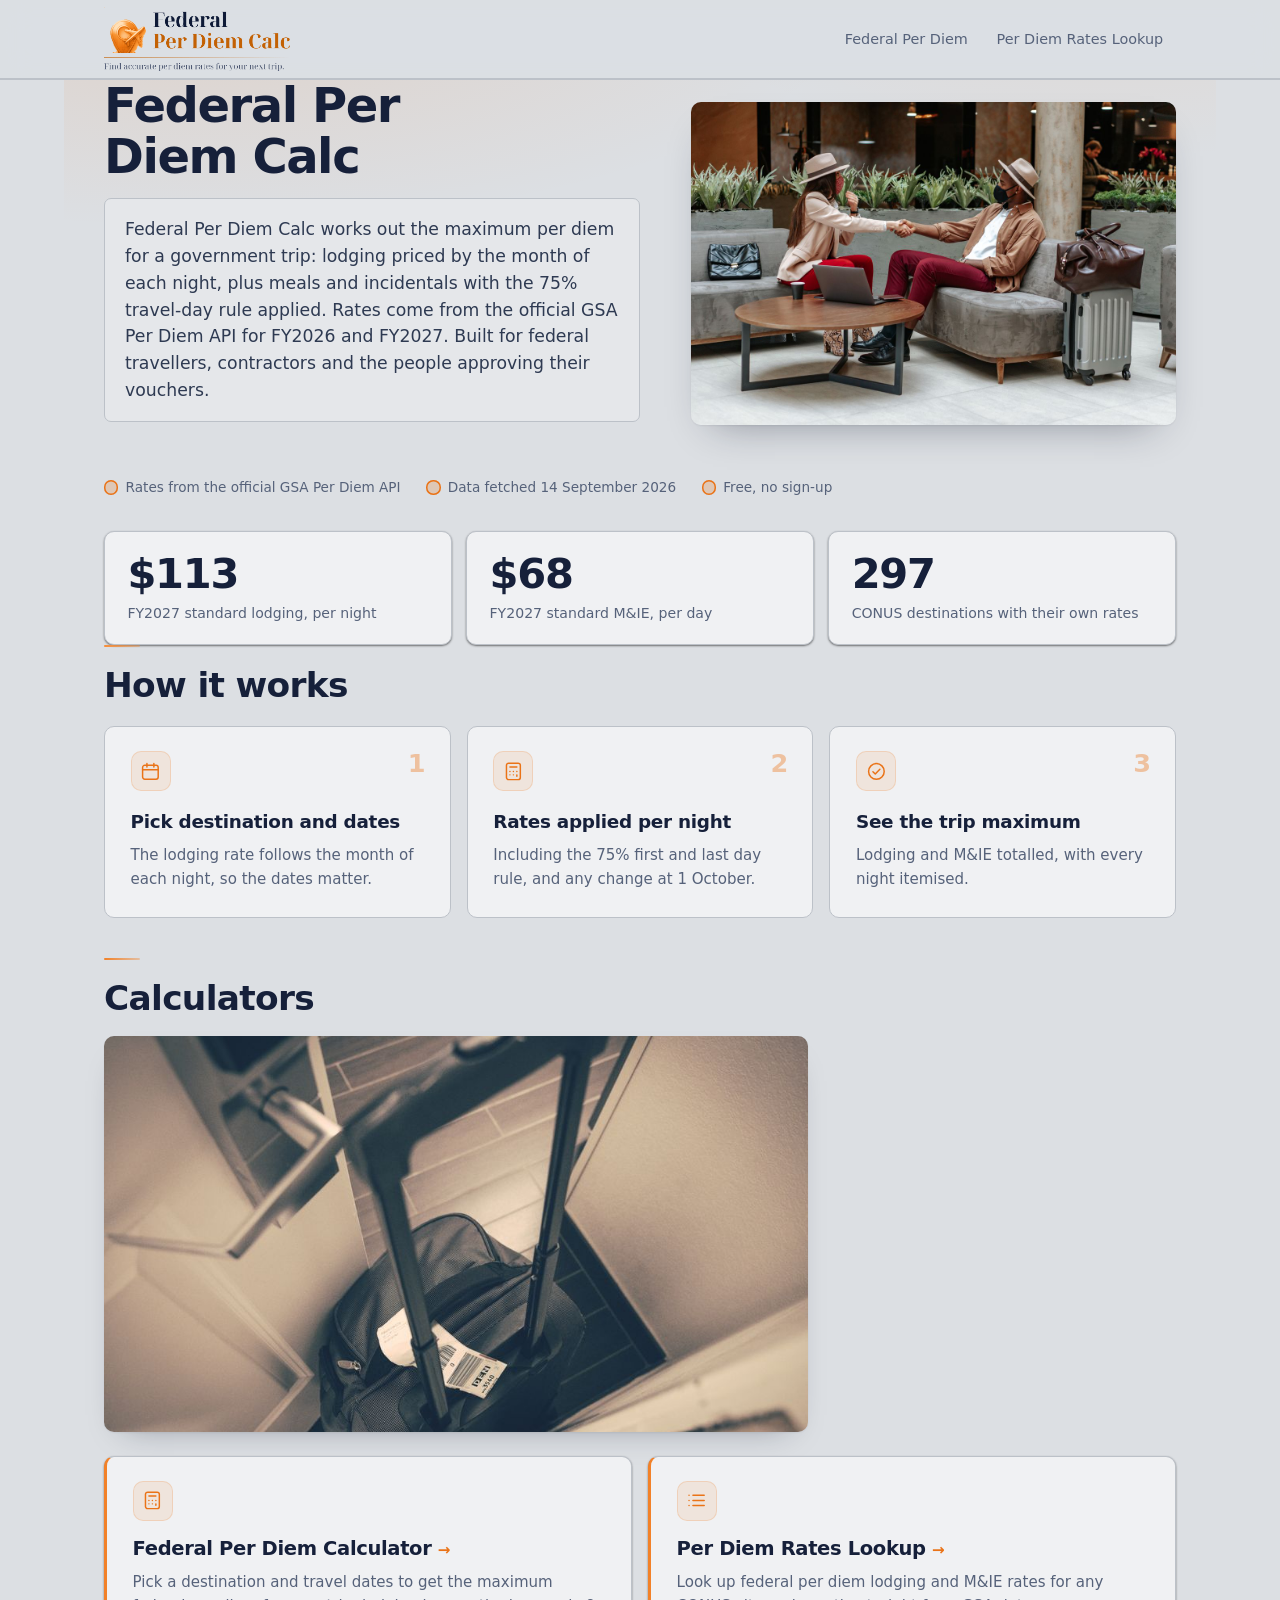
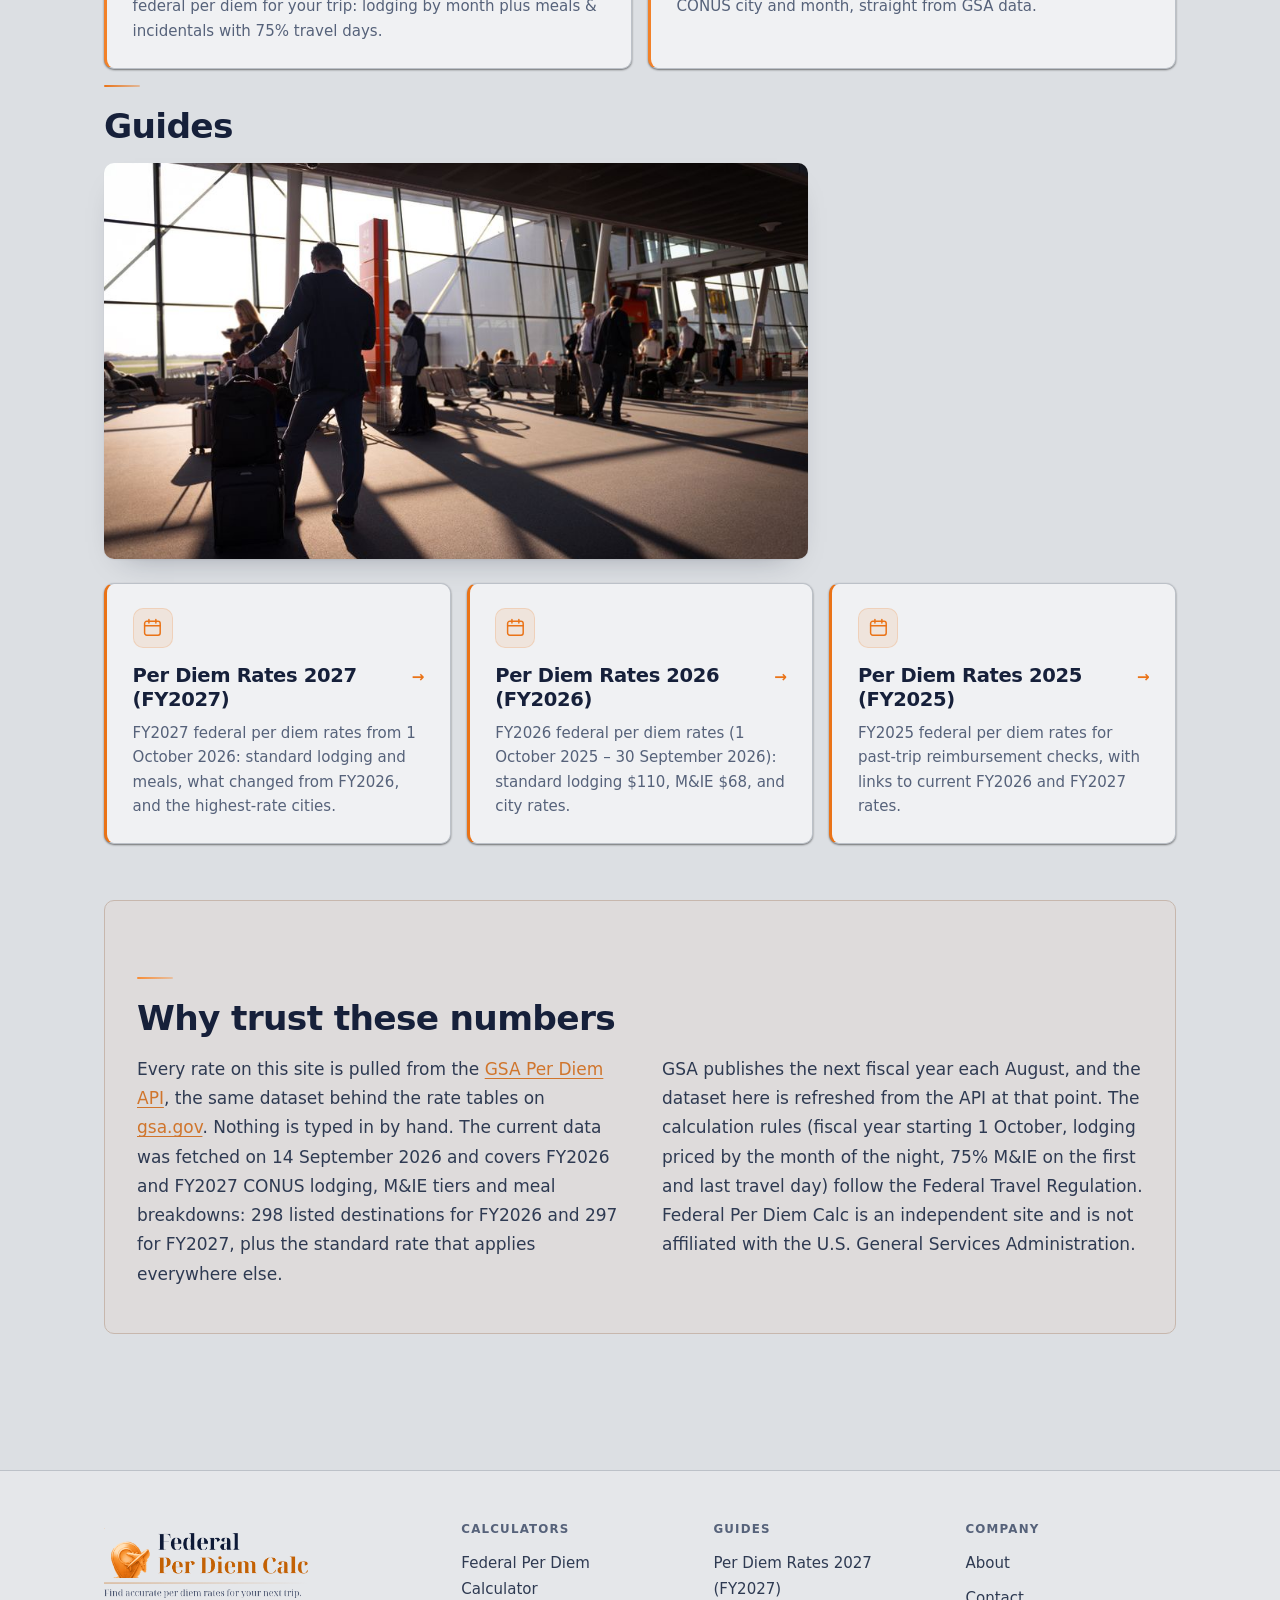
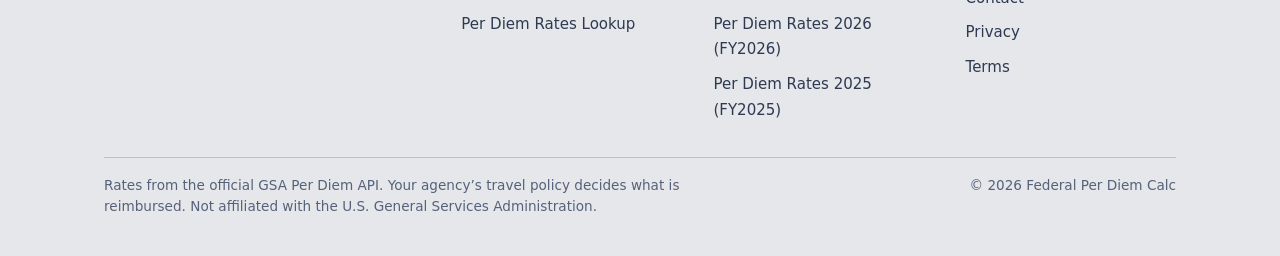
==== commit a4815568: "Site import: 11-gsa-per-diem Static calculator site, 11 pages. Copy written and calculators tested. " ====
--- a/index.html
+++ b/index.html
@@ -35,7 +35,7 @@
 <h1>Federal Per Diem Calc</h1>
 <p class="answer">Federal Per Diem Calc works out the maximum per diem for a government trip: lodging priced by the month of each night, plus meals and incidentals with the 75% travel-day rule applied. Rates come from the official GSA Per Diem API for FY2026 and FY2027. Built for federal travellers, contractors and the people approving their vouchers.</p>
 </div>
-<figure class="hero-art hero-photo"><img src="/assets/img/hero.jpg" alt="A woman walking with a suitcase on wheels" width="1200" height="800" loading="eager" decoding="async"><figcaption>Photo by <a href="https://unsplash.com/@eminent_lugagge?utm_source=marketplace_calc&utm_medium=referral" rel="nofollow noopener">Eminent Luggage</a> on <a href="https://unsplash.com/?utm_source=marketplace_calc&utm_medium=referral" rel="nofollow noopener">Unsplash</a></figcaption></figure>
+<figure class="hero-art hero-photo"><img src="/assets/img/hero.jpg" alt="A woman walking with a suitcase on wheels" width="1200" height="800" loading="eager" decoding="async"></figure>
 </div>
 <ul class="trustbar"><li>Rates from the official GSA Per Diem API</li><li>Data fetched 14 September 2026</li><li>Free, no sign-up</li></ul>
 
@@ -54,14 +54,14 @@
      <strong>See the trip maximum</strong><span>Lodging and M&amp;IE totalled, with every night itemised.</span></li></ol>
 </section>
 <section class="sec">
-<h2>Calculators</h2><figure class="sec-photo"><img src="/assets/img/feature-1.jpg" alt="Vacant white bed near the window" width="900" height="600" loading="lazy" decoding="async"><figcaption>Photo by <a href="https://unsplash.com/@andrewtneel?utm_source=marketplace_calc&utm_medium=referral" rel="nofollow noopener">Andrew Neel</a> on <a href="https://unsplash.com/?utm_source=marketplace_calc&utm_medium=referral" rel="nofollow noopener">Unsplash</a></figcaption></figure>
+<h2>Calculators</h2><figure class="sec-photo"><img src="/assets/img/feature-1.jpg" alt="Vacant white bed near the window" width="900" height="600" loading="lazy" decoding="async"></figure>
 <ul>
 <li><div class="card-icon"><svg aria-hidden="true" focusable="false" viewBox="0 0 24 24" fill="none" stroke="currentColor" stroke-width="1.7" stroke-linecap="round" stroke-linejoin="round"><rect x="4" y="2.5" width="16" height="19" rx="2.5"/><path d="M8 7h8M8 12h.01M12 12h.01M16 12h.01M8 16h.01M12 16h.01M16 16v1.5"/></svg></div><a href="/per-diem-calculator/"><strong>Federal Per Diem Calculator</strong></a><br>Pick a destination and travel dates to get the maximum federal per diem for your trip: lodging by month plus meals &amp; incidentals with 75% travel days.</li>
 <li><div class="card-icon"><svg aria-hidden="true" focusable="false" viewBox="0 0 24 24" fill="none" stroke="currentColor" stroke-width="1.7" stroke-linecap="round" stroke-linejoin="round"><path d="M8 6h13M8 12h13M8 18h13M3.5 6h.01M3.5 12h.01M3.5 18h.01"/></svg></div><a href="/per-diem-rates/"><strong>Per Diem Rates Lookup</strong></a><br>Look up federal per diem lodging and M&amp;IE rates for any CONUS city and month, straight from GSA data.</li>
 </ul>
 </section>
 <section class="sec">
-<h2>Guides</h2><figure class="sec-photo"><img src="/assets/img/feature-2.jpg" alt="Airplane parked near passenger pathway" width="900" height="600" loading="lazy" decoding="async"><figcaption>Photo by <a href="https://unsplash.com/@oskark?utm_source=marketplace_calc&utm_medium=referral" rel="nofollow noopener">Oskar Kadaksoo</a> on <a href="https://unsplash.com/?utm_source=marketplace_calc&utm_medium=referral" rel="nofollow noopener">Unsplash</a></figcaption></figure>
+<h2>Guides</h2><figure class="sec-photo"><img src="/assets/img/feature-2.jpg" alt="Airplane parked near passenger pathway" width="900" height="600" loading="lazy" decoding="async"></figure>
 <ul>
 <li><div class="card-icon"><svg aria-hidden="true" focusable="false" viewBox="0 0 24 24" fill="none" stroke="currentColor" stroke-width="1.7" stroke-linecap="round" stroke-linejoin="round"><rect x="3" y="5" width="18" height="16" rx="2.5"/><path d="M3 10h18M8 3v4M16 3v4"/></svg></div><a href="/per-diem-rates-2027/"><strong>Per Diem Rates 2027 (FY2027)</strong></a><br>FY2027 federal per diem rates from 1 October 2026: standard lodging and meals, what changed from FY2026, and the highest-rate cities.</li>
 <li><div class="card-icon"><svg aria-hidden="true" focusable="false" viewBox="0 0 24 24" fill="none" stroke="currentColor" stroke-width="1.7" stroke-linecap="round" stroke-linejoin="round"><rect x="3" y="5" width="18" height="16" rx="2.5"/><path d="M3 10h18M8 3v4M16 3v4"/></svg></div><a href="/per-diem-rates-2026/"><strong>Per Diem Rates 2026 (FY2026)</strong></a><br>FY2026 federal per diem rates (1 October 2025 – 30 September 2026): standard lodging $110, M&amp;IE $68, and city rates.</li>
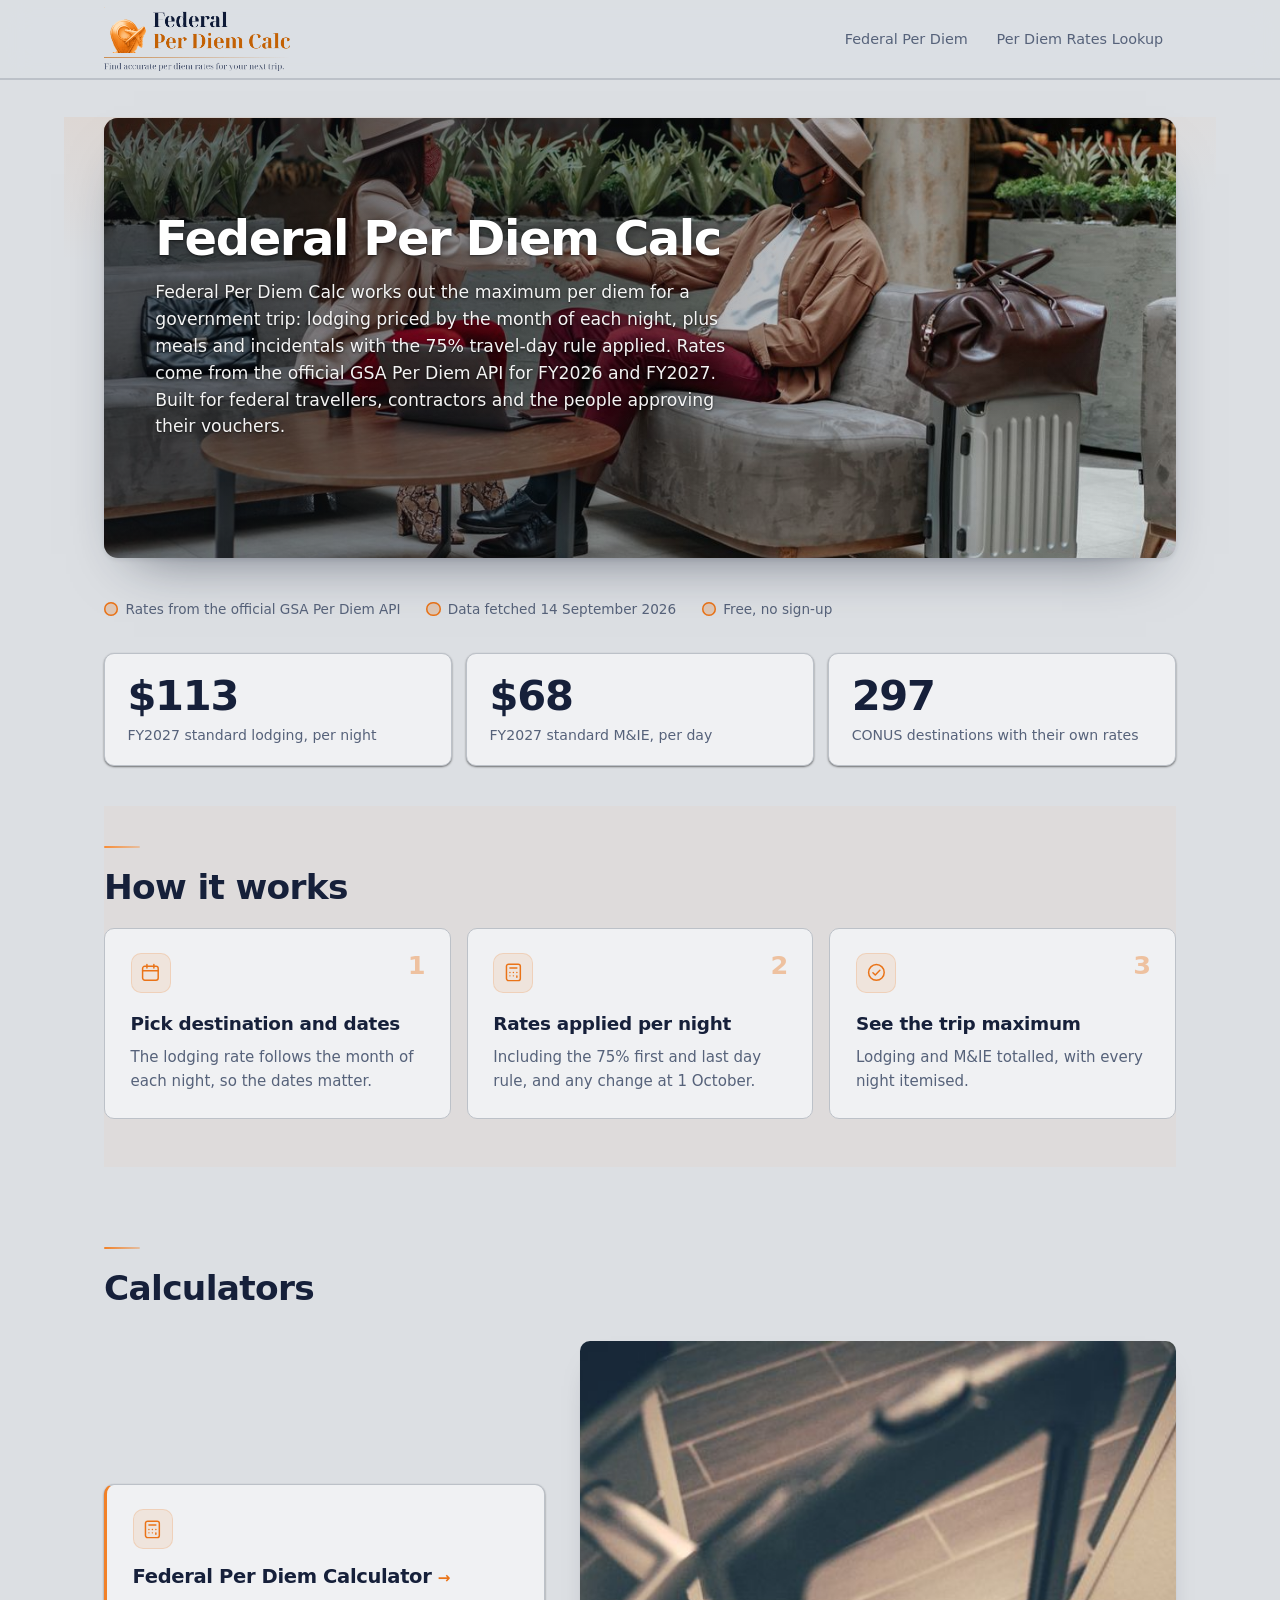
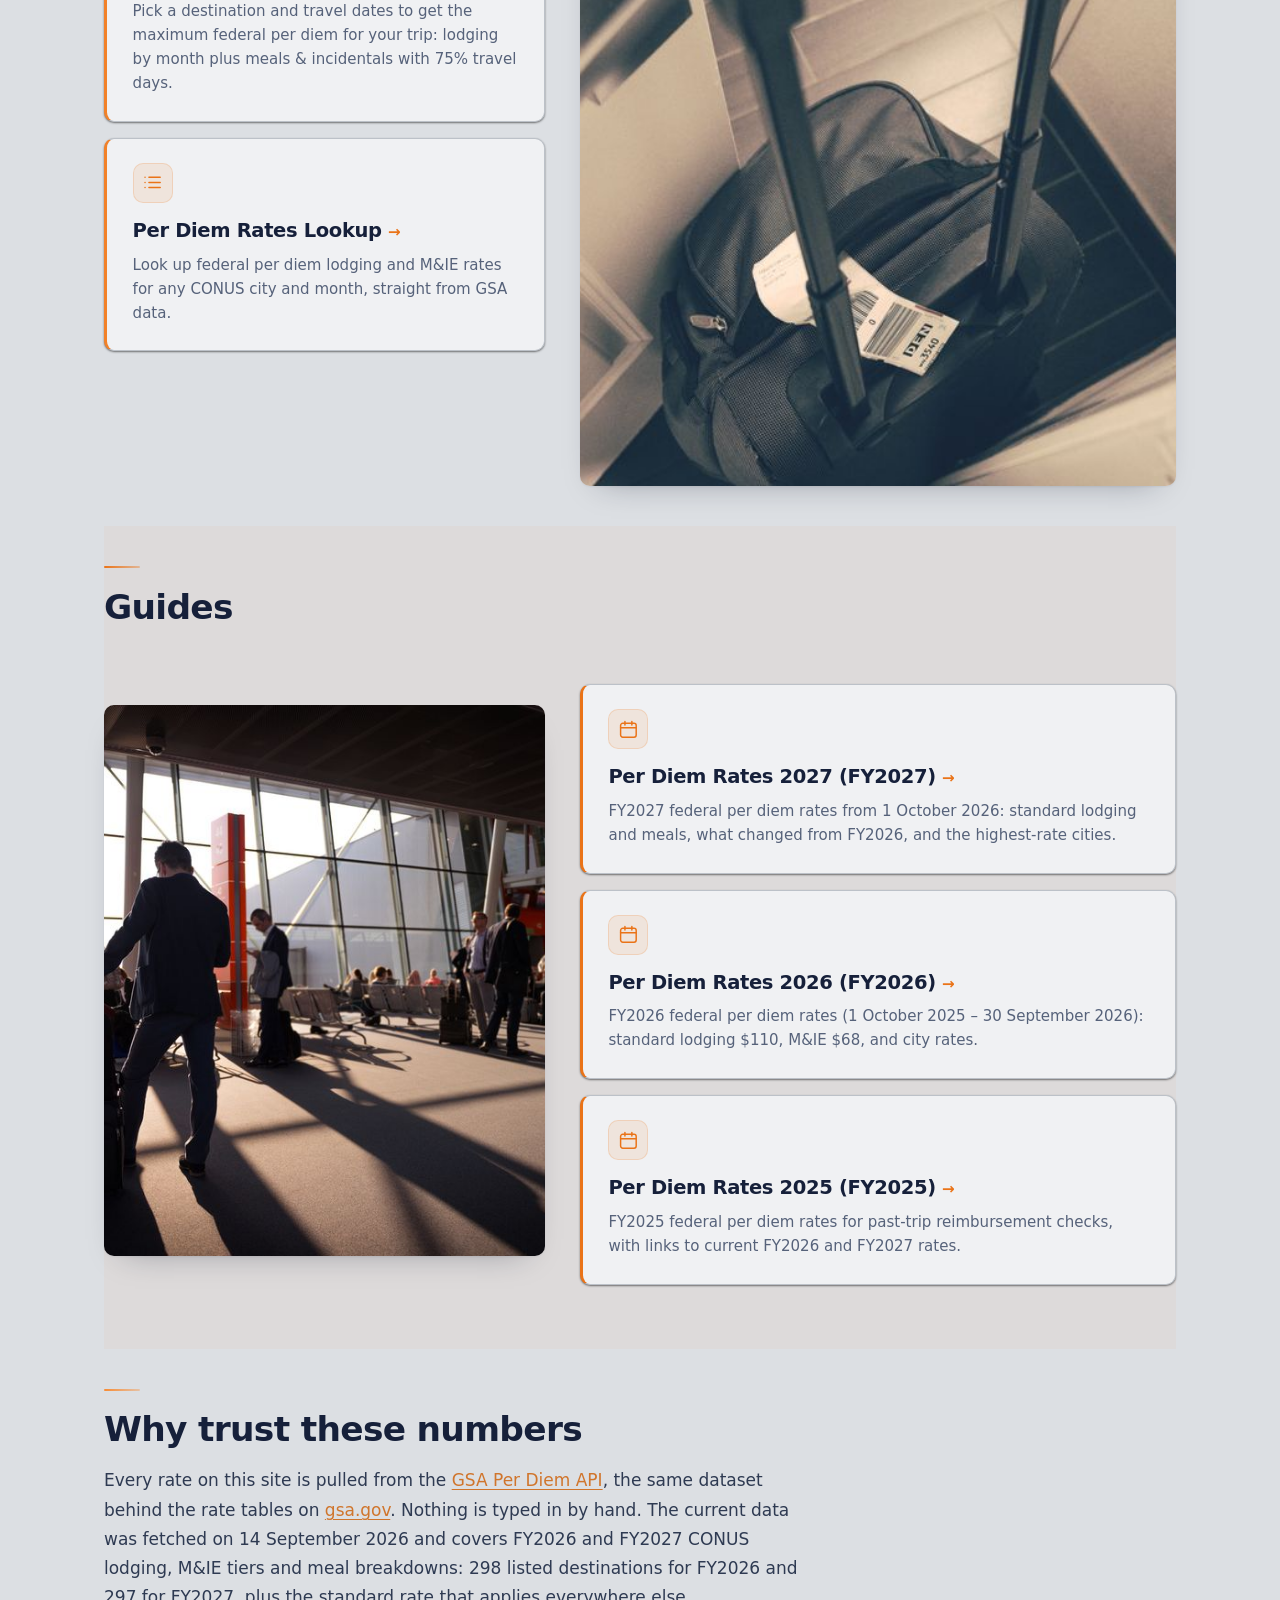
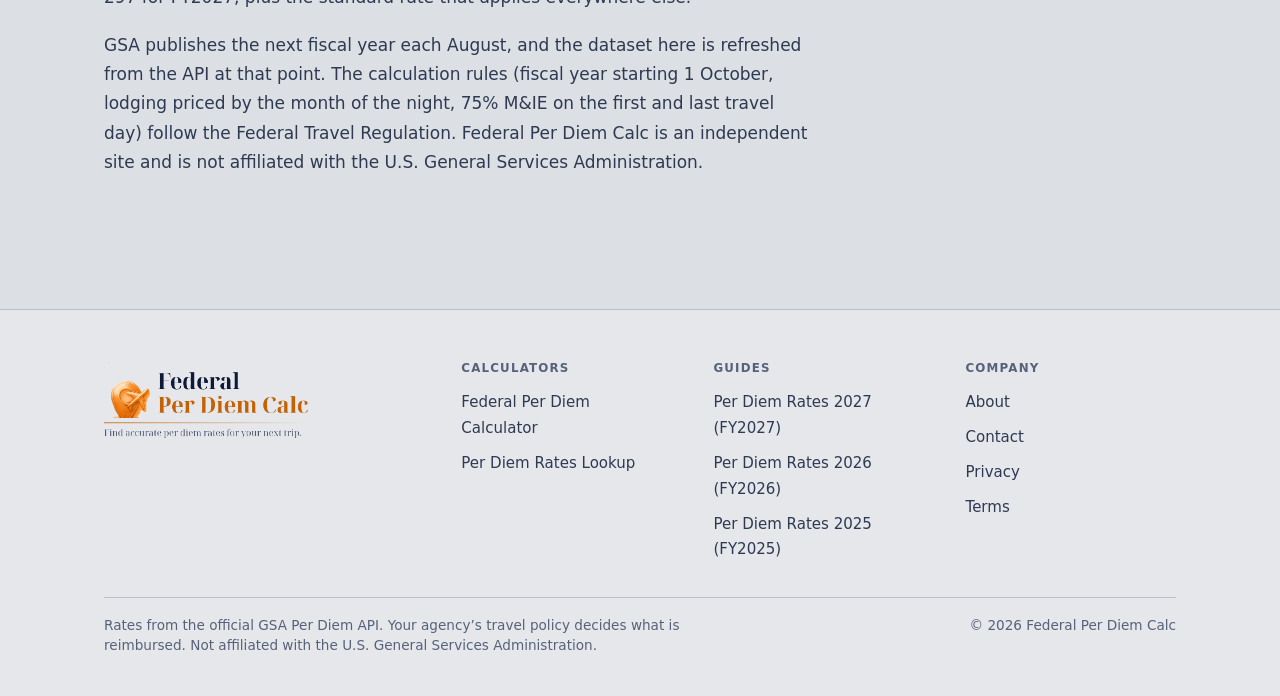
==== commit 7dfd4379: "Update: editorial link lists render as cards Site files, 11 pages. Site files only. Build spec and k" ====
--- a/index.html
+++ b/index.html
@@ -28,14 +28,14 @@
 <meta name="twitter:image" content="https://federalperdiemcalc.com/assets/brand/og.png">
 </head>
 <body>
-<header class="site"><div class="wrap"><a class="logo" href="/" aria-label="Federal Per Diem Calc home"><span class="logo-mark"><img class="lk" src="/assets/brand/lockup.svg" alt="" width="711" height="245" loading="eager"></span></a><nav class="site"><a href="/per-diem-calculator/">Federal Per Diem</a><a href="/per-diem-rates/">Per Diem Rates Lookup</a></nav></div></header>
+<header class="site"><div class="wrap"><a class="logo" href="/" aria-label="Federal Per Diem Calc home"><span class="logo-mark"><img class="lk" src="/assets/brand/lockup.svg" alt="" width="711" height="245" loading="eager" decoding="async"></span></a><nav class="site"><a href="/per-diem-calculator/">Federal Per Diem</a><a href="/per-diem-rates/">Per Diem Rates Lookup</a></nav></div></header>
 <main data-blocks="trust,stats,steps"><div class="wrap">
 <div class="hero">
 <div>
 <h1>Federal Per Diem Calc</h1>
 <p class="answer">Federal Per Diem Calc works out the maximum per diem for a government trip: lodging priced by the month of each night, plus meals and incidentals with the 75% travel-day rule applied. Rates come from the official GSA Per Diem API for FY2026 and FY2027. Built for federal travellers, contractors and the people approving their vouchers.</p>
 </div>
-<figure class="hero-art hero-photo"><img src="/assets/img/hero.jpg" alt="A woman walking with a suitcase on wheels" width="1200" height="800" loading="eager" decoding="async"></figure>
+<figure class="hero-art hero-photo"><img src="/assets/img/hero.jpg" alt="A woman walking with a suitcase on wheels" width="1200" height="800" loading="eager" decoding="async" fetchpriority="high"></figure>
 </div>
 <ul class="trustbar"><li>Rates from the official GSA Per Diem API</li><li>Data fetched 14 September 2026</li><li>Free, no sign-up</li></ul>
 
@@ -75,7 +75,7 @@
 </section>
 </div></main>
 <footer class="site"><div class="wrap">
-<div class="f-brand"><a class="footer-brand" href="/" aria-label="Federal Per Diem Calc home"><span class="logo-mark"><img class="lk" src="/assets/brand/lockup.svg" alt="" width="711" height="245" loading="eager"></span></a></div>
+<div class="f-brand"><a class="footer-brand" href="/" aria-label="Federal Per Diem Calc home"><span class="logo-mark"><img class="lk" src="/assets/brand/lockup.svg" alt="" width="711" height="245" loading="lazy" decoding="async"></span></a></div>
 <nav class="f-col" aria-label="Calculators"><h3>Calculators</h3><ul><li><a href="/per-diem-calculator/">Federal Per Diem Calculator</a></li><li><a href="/per-diem-rates/">Per Diem Rates Lookup</a></li></ul></nav>
 <nav class="f-col" aria-label="Guides"><h3>Guides</h3><ul><li><a href="/per-diem-rates-2027/">Per Diem Rates 2027 (FY2027)</a></li><li><a href="/per-diem-rates-2026/">Per Diem Rates 2026 (FY2026)</a></li><li><a href="/per-diem-rates-2025/">Per Diem Rates 2025 (FY2025)</a></li></ul></nav>
 <nav class="f-col" aria-label="Company"><h3>Company</h3><ul><li><a href="/about/">About</a></li><li><a href="/contact/">Contact</a></li><li><a href="/privacy/">Privacy</a></li><li><a href="/terms/">Terms</a></li></ul></nav>
--- a/assets/site.css
+++ b/assets/site.css
@@ -625,3 +625,80 @@
   main .wrap > .sec:not(.is-short):not(.is-wide) > ol { max-width: none; }
   main .wrap > .sec:not(.is-short):not(.is-wide) > p { columns: 2; column-gap: 2.75rem; }
 }
+
+/* ---- section rhythm + full-bleed figures (older sites) ---- */
+main .wrap > .sec { margin-block: 2.25rem; }
+main .wrap > .sec:first-of-type { margin-top: 1.25rem; }
+/* figures and media should span the section, not stop at the prose measure */
+main .sec > .sec-photo,
+main .sec > figure { max-width: none; }
+.sec-photo { margin: .3rem 0 1.15rem; }
+.sec-photo img { width: 100%; height: auto; aspect-ratio: 21 / 9; object-fit: cover;
+  border-radius: var(--radius); display: block; }
+@media (max-width: 48rem) { .sec-photo img { aspect-ratio: 16 / 9; } }
+
+/* ---- breathing room under the navbar on pages with no breadcrumb ---- */
+main > .wrap > .hero:first-child,
+main > .wrap > h1:first-child { margin-top: clamp(1.5rem, 3vw, 2.5rem); }
+
+
+/* ---- media + cards side by side, alternating down the page ---- */
+@media (min-width: 64rem) {
+  main .sec:has(> .sec-photo):has(> ul) {
+    display: grid; grid-template-columns: minmax(0, .85fr) minmax(0, 1.15fr);
+    gap: 1rem 2.2rem; align-items: center; column-count: 1; }
+  main .sec:has(> .sec-photo):has(> ul) > h2 { grid-column: 1 / -1; grid-row: 1; }
+  main .sec:has(> .sec-photo):has(> ul) > .sec-photo { grid-column: 2; grid-row: 2; margin: 0; }
+  main .sec:has(> .sec-photo):has(> ul) > ul { grid-column: 1; grid-row: 2; }
+  main .sec:has(> .sec-photo):has(> ul):nth-of-type(even) > .sec-photo { grid-column: 1; grid-row: 2; }
+  main .sec:has(> .sec-photo):has(> ul):nth-of-type(even) > ul { grid-column: 2; grid-row: 2; }
+  main .sec:has(> .sec-photo):has(> ul) > ul { grid-template-columns: minmax(0,1fr) !important; }
+  main .sec:has(> .sec-photo):has(> ul) > .sec-photo img { aspect-ratio: 4 / 5; height: auto; }
+}
+
+/* ================= hero: full-bleed image with text over it ================= */
+.hero {
+  position: relative; display: flex; align-items: center;
+  min-height: clamp(320px, 38vw, 440px);
+  padding: clamp(1.5rem, 4vw, 3.25rem);
+  margin-bottom: 1.6rem;
+  border-radius: calc(var(--radius) + 4px); overflow: hidden;
+  grid-template-columns: none; gap: 0;
+  isolation: isolate;
+  box-shadow: 0 2px 4px rgba(15,23,42,.08), 0 26px 56px -30px rgba(15,23,42,.6); }
+
+.hero .hero-photo, .hero .hero-art {
+  position: absolute; inset: 0; margin: 0; z-index: 0; max-width: none; }
+.hero .hero-photo img {
+  width: 100%; height: 100%; max-height: none;
+  object-fit: cover; border-radius: 0; box-shadow: none; aspect-ratio: auto; }
+.hero .hero-photo figcaption { display: none; }
+
+.hero::after {
+  content: ""; position: absolute; inset: 0; z-index: 1; pointer-events: none;
+  background:
+    linear-gradient(100deg,
+      rgba(8,11,18,.58) 0%,
+      rgba(8,11,18,.42) 42%,
+      rgba(8,11,18,.16) 74%,
+      rgba(8,11,18,.02) 100%); }
+
+.hero > div { position: relative; z-index: 2; max-width: 58ch; min-width: 0; }
+.hero h1 { color: #fff; margin-top: 0;
+  text-shadow: 0 1px 2px rgba(0,0,0,.55), 0 2px 14px rgba(0,0,0,.45); }
+/* the brand callout becomes plain text on the image */
+.hero p.answer {
+  background: none !important; box-shadow: none !important; padding: 0 !important;
+  border: 0 !important; border-radius: 0 !important;
+  color: rgba(255,255,255,.95); max-width: 54ch;
+  text-shadow: 0 1px 2px rgba(0,0,0,.6), 0 1px 10px rgba(0,0,0,.5); }
+.hero p.answer strong, .hero p.answer em { color: #fff; }
+.hero p.answer a { color: #fff; text-decoration: underline; text-underline-offset: 3px; }
+.hero p.updated { color: rgba(255,255,255,.78); }
+.hero p.updated a, .hero p.updated time { color: rgba(255,255,255,.92); }
+
+@media (max-width: 48rem) {
+  .hero { min-height: 300px; padding: 1.35rem; }
+  .hero::after { background: linear-gradient(180deg, rgba(8,11,18,.62) 0%, rgba(8,11,18,.88) 70%); }
+  .hero > div { max-width: none; }
+}
--- a/assets/layouts.css
+++ b/assets/layouts.css
@@ -33,17 +33,12 @@
 }
 
 /* Banded archetypes tint alternate sections edge to edge. */
-/* Prose-only sections read as cards so sparse content doesn't leave dead space.
-   Sections containing grids/calculators/FAQ keep their full width untouched. */
-main .sec.is-wide, main .sec.is-short {
+.layout-magazine main .sec:nth-of-type(even),
+.layout-bold main .sec:nth-of-type(even),
+.layout-dashboard main .sec:nth-of-type(even) {
   background: color-mix(in srgb, var(--sec) 4.5%, transparent);
-  padding: 2.25rem 2rem 2.5rem;
-  margin: 2.5rem 0;
-  max-width: calc(var(--measure) + 4rem);
-  border: 1px solid color-mix(in srgb, var(--sec) 18%, var(--line));
-  border-radius: var(--radius);
+  padding: 2.5rem 0 3rem; margin: 2.5rem 0;
 }
-
 .layout-magazine main .sec:nth-of-type(even) > h2,
 .layout-bold main .sec:nth-of-type(even) > h2,
 .layout-dashboard main .sec:nth-of-type(even) > h2 { margin-top: 0; }
@@ -53,12 +48,28 @@
 .layout-editorial h1 { font-weight: 500; letter-spacing: -.035em; }
 .layout-editorial main .sec + .sec { border-top: 1px solid var(--line); padding-top: 2.75rem; }
 .layout-editorial main .sec > h2::before { width: 100%; height: 1px; opacity: .45; }
+/* Editorial cards: a real surface with a hairline border and a top accent rule. The earlier
+   borderless treatment (top rule on transparent) read as unfinished text rather than a card,
+   so the panel is back; the square corners and flat shadow keep it editorial rather than glossy. */
 .layout-editorial ul:has(> li > a > strong) > li {
-  border: 0; border-top: 2px solid var(--sec); border-radius: 0; box-shadow: none;
-  background: transparent; padding: 1.15rem 0 0;
+  background: var(--surface);
+  border: 1px solid var(--line);
+  border-top: 3px solid var(--sec);
+  border-radius: 0 0 var(--radius-sm) var(--radius-sm);
+  box-shadow: var(--shadow-sm);
+  padding: 1.35rem 1.5rem 1.5rem;
 }
-.layout-editorial ul:has(> li > a > strong) > li:hover { transform: none; box-shadow: none; }
-.layout-editorial .card-icon { background: transparent; border: 0; width: auto; height: auto; margin-bottom: .6rem; color: var(--sec); }
+.layout-editorial ul:has(> li > a > strong) > li:hover {
+  transform: translateY(-2px);
+  box-shadow: var(--shadow);
+  border-color: var(--line-strong);
+  border-top-color: var(--sec);
+}
+.layout-editorial .card-icon {
+  background: color-mix(in srgb, var(--sec) 10%, transparent);
+  border: 1px solid color-mix(in srgb, var(--sec) 20%, transparent);
+  border-radius: 0; width: 2.4rem; height: 2.4rem; margin-bottom: .9rem; color: var(--sec);
+}
 .layout-editorial .answer { font-style: italic; }
 
 /* ================= 2. DASHBOARD — sans, boxed, compact, data-first ================= */
@@ -150,37 +161,3 @@
 .layout-bold .card-icon { border-radius: 50%; background: var(--sec); color: #fff; border: 0; }
 .layout-bold .calc-stat.strong { border-radius: var(--radius); }
 .layout-bold table { border-width: 2px; }
-
-
-/* Desktop section layout:
-   .is-wide  = long prose -> full row, text flows in two columns (readable measure, no dead space)
-   .is-short = heading + link list -> half row, so two pair up side by side
-   plain .sec (tables, FAQ, calculators, step/stat grids) -> full row, untouched */
-@media (min-width: 64rem) {
-  main .wrap { display: grid; grid-template-columns: repeat(2, minmax(0, 1fr));
-    column-gap: 1.75rem; row-gap: 0; align-items: start; }
-  main .wrap > * { grid-column: 1 / -1; min-width: 0; }
-  main .wrap > .sec.is-short { grid-column: span 1; max-width: none; }
-  main .wrap > .sec.is-wide { grid-column: 1 / -1; max-width: none;
-    column-count: 2; column-gap: 2.75rem; }
-  main .wrap > .sec.is-wide > h2 { column-span: all; }
-  main .wrap > .sec.is-wide > * { max-width: none; }
-  main .wrap > .sec.is-wide > ul, main .wrap > .sec.is-wide > ol { break-inside: avoid-column; }
-}
-
-/* tables use the full section width instead of the prose measure */
-/* Desktop: real table layout so rows fill the width (no dead gap).
-   Base site.css sets display:block for mobile scrolling; we override it above 48rem. */
-@media (min-width: 48rem) {
-  main table {
-    display: table; width: 100%; max-width: none; overflow-x: visible; }
-}
-
-/* Mobile: wide tables scroll inside their own box instead of being crushed.
-   (Desktop keeps them full-width and un-scrolled.) */
-@media (max-width: 48rem) {
-  main table {
-    display: block; width: 100%; max-width: 100%;
-    overflow-x: auto; -webkit-overflow-scrolling: touch; }
-  main table thead th, main table td { white-space: nowrap; }
-}
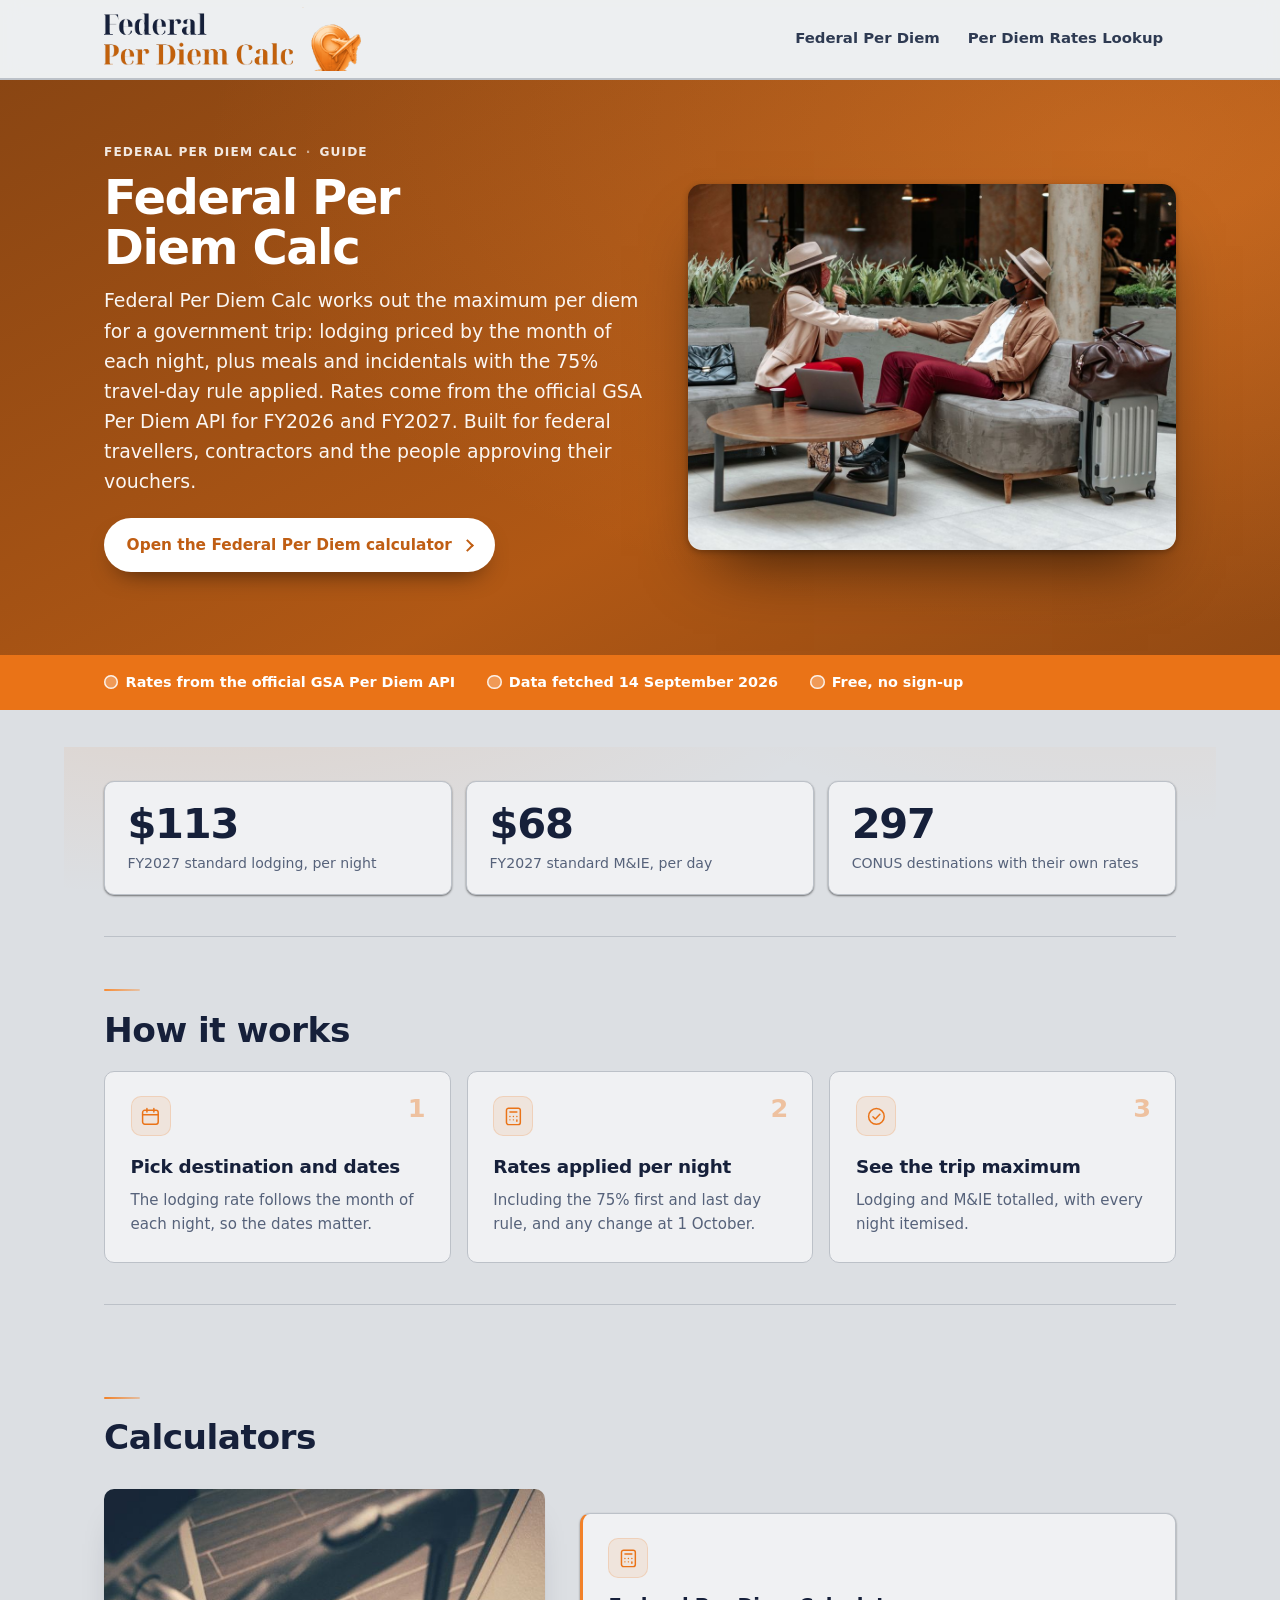
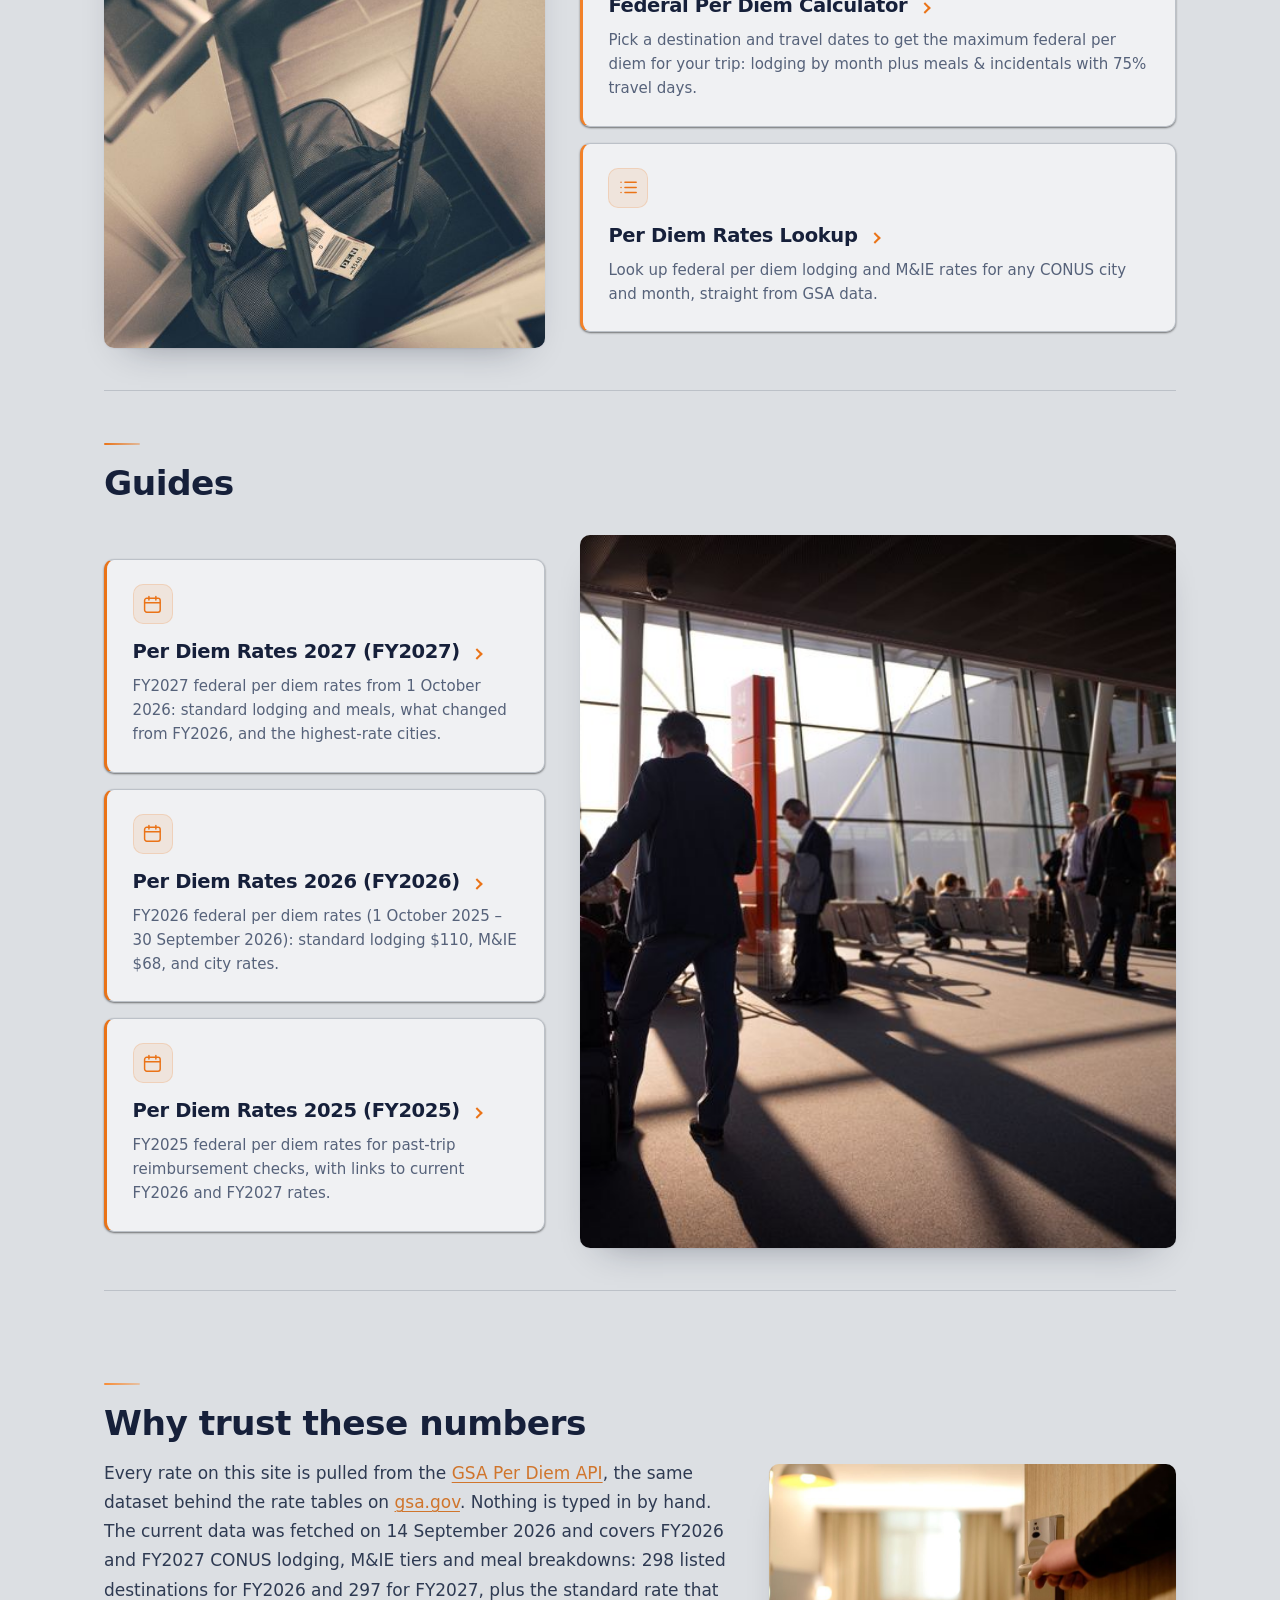
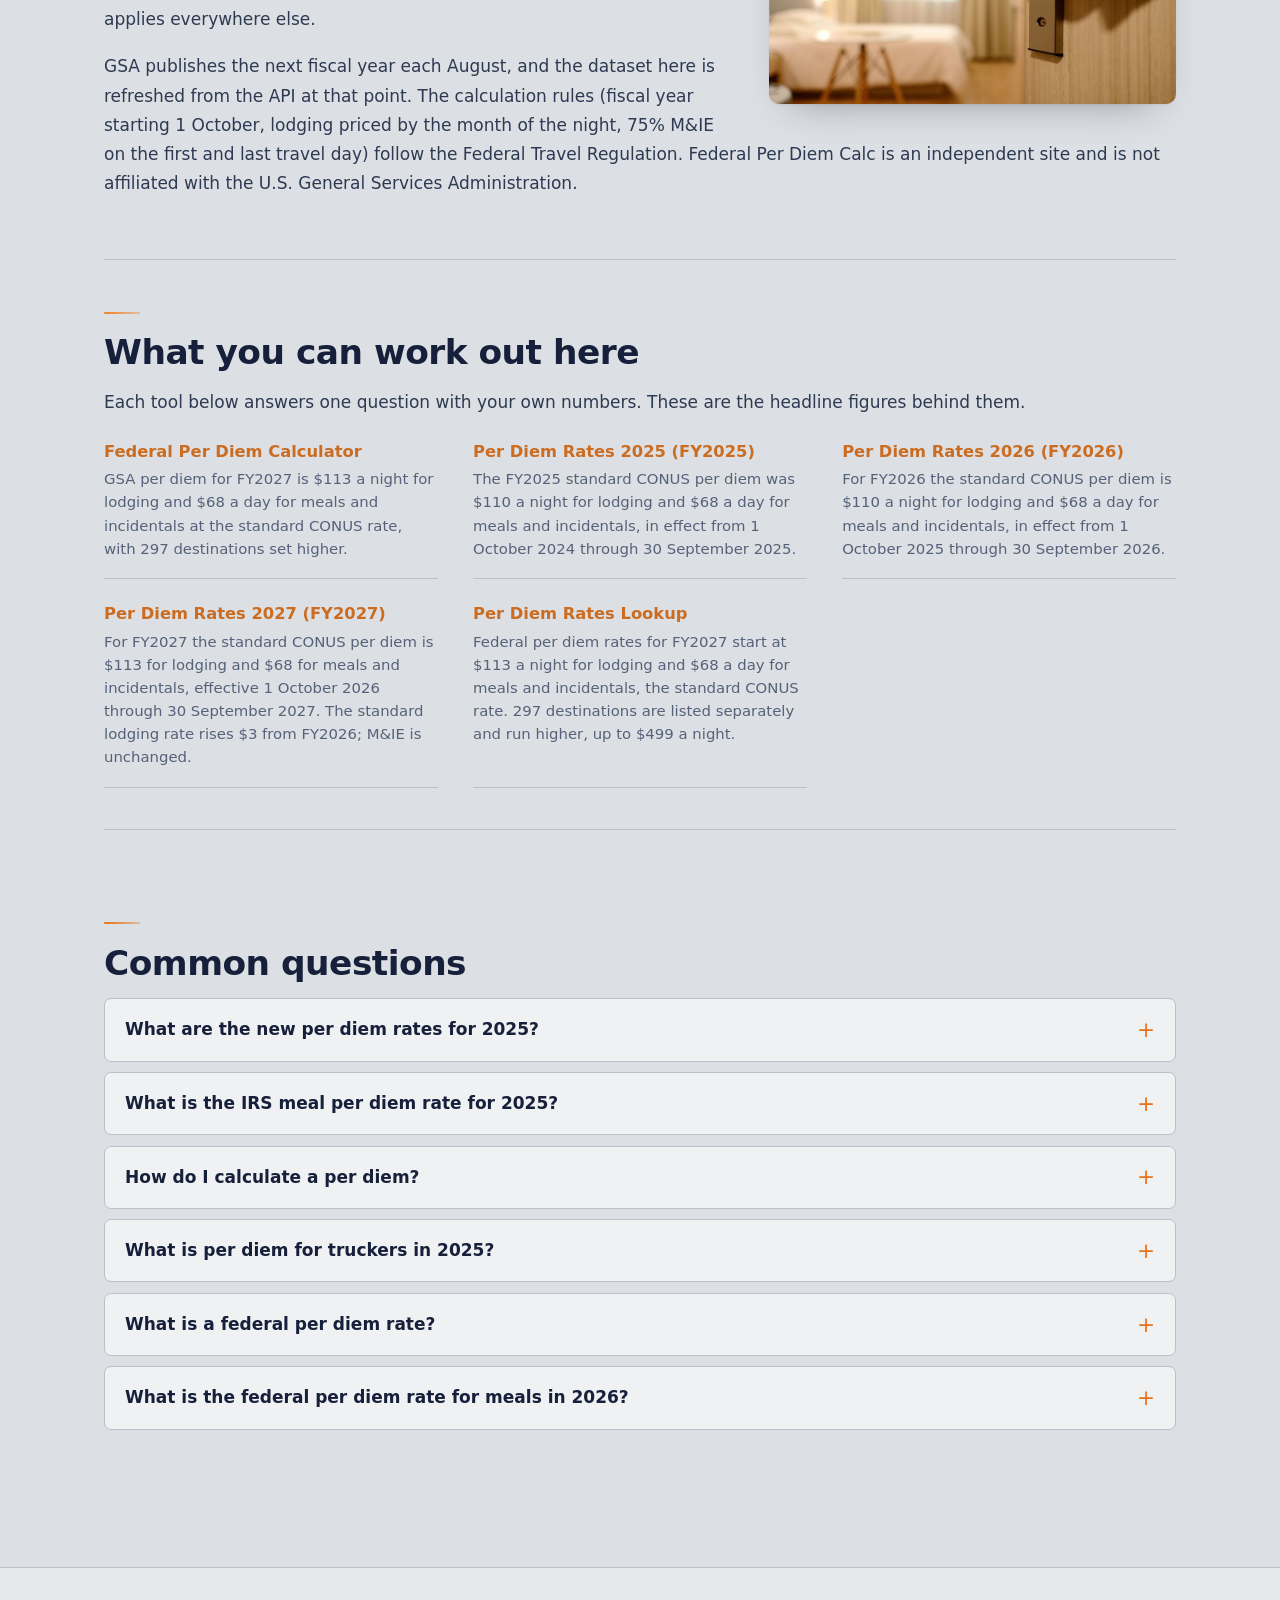
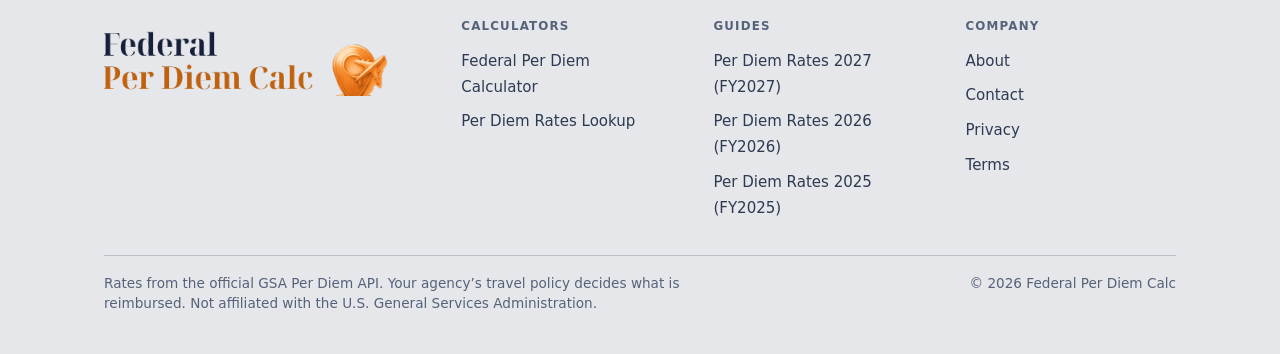
==== commit 0d57d459: "Update: editorial link lists render as cards Site files, 11 pages. Site files only. Build spec and k" ====
--- a/index.html
+++ b/index.html
@@ -27,17 +27,21 @@
 <meta name="twitter:card" content="summary_large_image">
 <meta name="twitter:image" content="https://federalperdiemcalc.com/assets/brand/og.png">
 </head>
-<body>
-<header class="site"><div class="wrap"><a class="logo" href="/" aria-label="Federal Per Diem Calc home"><span class="logo-mark"><img class="lk" src="/assets/brand/lockup.svg" alt="" width="711" height="245" loading="eager" decoding="async"></span></a><nav class="site"><a href="/per-diem-calculator/">Federal Per Diem</a><a href="/per-diem-rates/">Per Diem Rates Lookup</a></nav></div></header>
-<main data-blocks="trust,stats,steps"><div class="wrap">
-<div class="hero">
+<body><a class="skip-link" href="#main">Skip to content</a>
+<header class="site"><div class="wrap"><a class="logo" href="/" aria-label="Federal Per Diem Calc home"><span class="logo-mark"><img class="lk" src="/assets/brand/lockup.svg" alt="" width="704" height="175" loading="eager" decoding="async"></span></a><input class="nav-toggle" type="checkbox" id="nav-toggle" aria-label="Open menu"><label class="burger" for="nav-toggle" aria-hidden="true"><span></span></label><nav class="site" aria-label="Primary"><a href="/per-diem-calculator/">Federal Per Diem</a><a href="/per-diem-rates/">Per Diem Rates Lookup</a></nav></div></header>
+<main id="main" data-blocks="trust,stats,steps">
+<section class="hero-band"><div class="hero">
 <div>
+<p class="eyebrow">Federal Per Diem Calc <span aria-hidden="true">&middot;</span> Guide</p>
 <h1>Federal Per Diem Calc</h1>
 <p class="answer">Federal Per Diem Calc works out the maximum per diem for a government trip: lodging priced by the month of each night, plus meals and incidentals with the 75% travel-day rule applied. Rates come from the official GSA Per Diem API for FY2026 and FY2027. Built for federal travellers, contractors and the people approving their vouchers.</p>
+<div class="hero-cta"><a class="btn-hero" href="/per-diem-calculator/">Open the Federal Per Diem calculator</a></div>
 </div>
 <figure class="hero-art hero-photo"><img src="/assets/img/hero.jpg" alt="A woman walking with a suitcase on wheels" width="1200" height="800" loading="eager" decoding="async" fetchpriority="high"></figure>
-</div>
-<ul class="trustbar"><li>Rates from the official GSA Per Diem API</li><li>Data fetched 14 September 2026</li><li>Free, no sign-up</li></ul>
+</div></section>
+<section class="trust-band"><div class="wrap"><ul class="trustbar"><li>Rates from the official GSA Per Diem API</li><li>Data fetched 14 September 2026</li><li>Free, no sign-up</li></ul></div></section>
+<div class="wrap">
+
 
 
 
@@ -70,12 +74,31 @@
 </section>
 <section class="sec is-wide">
 <h2>Why trust these numbers</h2>
+<figure class="sec-photo"><img src="/assets/img/s-.-3.jpg" alt="Man filming creative content with smartphone on gimbal indoors." width="929" height="650" loading="lazy" decoding="async"></figure>
 <p>Every rate on this site is pulled from the <a href="https://open.gsa.gov/api/perdiem/" rel="nofollow noopener">GSA Per Diem API</a>, the same dataset behind the rate tables on <a href="https://www.gsa.gov/travel/plan-a-trip/per-diem-rates" rel="nofollow noopener">gsa.gov</a>. Nothing is typed in by hand. The current data was fetched on 14 September 2026 and covers FY2026 and FY2027 CONUS lodging, M&amp;IE tiers and meal breakdowns: 298 listed destinations for FY2026 and 297 for FY2027, plus the standard rate that applies everywhere else.</p>
 <p>GSA publishes the next fiscal year each August, and the dataset here is refreshed from the API at that point. The calculation rules (fiscal year starting 1 October, lodging priced by the month of the night, 75% M&amp;IE on the first and last travel day) follow the Federal Travel Regulation. Federal Per Diem Calc is an independent site and is not affiliated with the U.S. General Services Administration.</p>
 </section>
+
+<!-- HOME-EXPAND-V1 -->
+<section class="sec">
+<h2>What you can work out here</h2>
+<p>Each tool below answers one question with your own numbers. These are the headline figures behind them.</p>
+<dl class="answers"><div class="a-item"><dt><a href="/per-diem-calculator/">Federal Per Diem Calculator</a></dt><dd>GSA per diem for FY2027 is $113 a night for lodging and $68 a day for meals and incidentals at the standard CONUS rate, with 297 destinations set higher.</dd></div><div class="a-item"><dt><a href="/per-diem-rates-2025/">Per Diem Rates 2025 (FY2025)</a></dt><dd>The FY2025 standard CONUS per diem was $110 a night for lodging and $68 a day for meals and incidentals, in effect from 1 October 2024 through 30 September 2025.</dd></div><div class="a-item"><dt><a href="/per-diem-rates-2026/">Per Diem Rates 2026 (FY2026)</a></dt><dd>For FY2026 the standard CONUS per diem is $110 a night for lodging and $68 a day for meals and incidentals, in effect from 1 October 2025 through 30 September 2026.</dd></div><div class="a-item"><dt><a href="/per-diem-rates-2027/">Per Diem Rates 2027 (FY2027)</a></dt><dd>For FY2027 the standard CONUS per diem is $113 for lodging and $68 for meals and incidentals, effective 1 October 2026 through 30 September 2027. The standard lodging rate rises $3 from FY2026; M&amp;IE is unchanged.</dd></div><div class="a-item"><dt><a href="/per-diem-rates/">Per Diem Rates Lookup</a></dt><dd>Federal per diem rates for FY2027 start at $113 a night for lodging and $68 a day for meals and incidentals, the standard CONUS rate. 297 destinations are listed separately and run higher, up to $499 a night.</dd></div></dl>
+</section>
+<section class="sec">
+<h2>Common questions</h2>
+<div class="faq">
+<details><summary>What are the new per diem rates for 2025?</summary><p>FY2025 set the standard CONUS rate at $110 a night for lodging and $68 a day for meals and incidentals, effective 1 October 2024. The M&amp;IE tiers ran $68, $74, $80, $86 and $92. <a href="/per-diem-rates-2025/">More in Per Diem Rates 2025 (FY2025)</a>.</p></details>
+<details><summary>What is the IRS meal per diem rate for 2025?</summary><p>$68 a day at the standard CONUS rate for FY2025, with higher-cost destinations at $74 through $92. <a href="/per-diem-rates-2025/">More in Per Diem Rates 2025 (FY2025)</a>.</p></details>
+<details><summary>How do I calculate a per diem?</summary><p>Price each night’s lodging at the destination maximum for that calendar month, then add M&amp;IE for each day: the full amount on full days, 75% on the departure and return days. <a href="/per-diem-rates-2025/">More in Per Diem Rates 2025 (FY2025)</a>.</p></details>
+<details><summary>What is per diem for truckers in 2025?</summary><p>Long-haul drivers are covered by the IRS special transportation industry per diem, which is a separate meal allowance from the GSA CONUS rates shown here and applies to workers subject to Department of Transportation hours-of-service rules. <a href="/per-diem-rates-2025/">More in Per Diem Rates 2025 (FY2025)</a>.</p></details>
+<details><summary>What is a federal per diem rate?</summary><p>It is the maximum daily travel reimbursement GSA publishes for each CONUS location, made up of a nightly lodging ceiling and a daily meals and incidentals allowance. <a href="/per-diem-rates-2025/">More in Per Diem Rates 2025 (FY2025)</a>.</p></details>
+<details><summary>What is the federal per diem rate for meals in 2026?</summary><p>$68 a day at the standard CONUS rate for FY2026, which runs 1 October 2025 to 30 September 2026. Higher-cost destinations fall into the $74, $80, $86 or $92 tiers. <a href="/per-diem-rates-2025/">More in Per Diem Rates 2025 (FY2025)</a>.</p></details>
+</div>
+</section>
 </div></main>
 <footer class="site"><div class="wrap">
-<div class="f-brand"><a class="footer-brand" href="/" aria-label="Federal Per Diem Calc home"><span class="logo-mark"><img class="lk" src="/assets/brand/lockup.svg" alt="" width="711" height="245" loading="lazy" decoding="async"></span></a></div>
+<div class="f-brand"><a class="footer-brand" href="/" aria-label="Federal Per Diem Calc home"><span class="logo-mark"><img class="lk" src="/assets/brand/lockup.svg" alt="" width="704" height="175" loading="lazy" decoding="async"></span></a></div>
 <nav class="f-col" aria-label="Calculators"><h3>Calculators</h3><ul><li><a href="/per-diem-calculator/">Federal Per Diem Calculator</a></li><li><a href="/per-diem-rates/">Per Diem Rates Lookup</a></li></ul></nav>
 <nav class="f-col" aria-label="Guides"><h3>Guides</h3><ul><li><a href="/per-diem-rates-2027/">Per Diem Rates 2027 (FY2027)</a></li><li><a href="/per-diem-rates-2026/">Per Diem Rates 2026 (FY2026)</a></li><li><a href="/per-diem-rates-2025/">Per Diem Rates 2025 (FY2025)</a></li></ul></nav>
 <nav class="f-col" aria-label="Company"><h3>Company</h3><ul><li><a href="/about/">About</a></li><li><a href="/contact/">Contact</a></li><li><a href="/privacy/">Privacy</a></li><li><a href="/terms/">Terms</a></li></ul></nav>
--- a/assets/site.css
+++ b/assets/site.css
@@ -181,11 +181,7 @@
   -webkit-backdrop-filter: saturate(1.7) blur(14px);
   position: sticky; top: 0; z-index: 50;
 }
-header.site .wrap { display: flex; align-items: center; justify-content: space-between; min-height: 4.5rem; gap: 1rem; flex-wrap: wrap; }
-.logo {
-  font-family: var(--font-display); font-weight: 600; font-size: 1.16rem; letter-spacing: -.022em;
-  text-decoration: none; color: var(--ink); display: inline-flex; align-items: center; gap: .6rem;
-}
+header.site .wrap { display: flex; align-items: center; justify-content: space-between; min-height: 4.5rem; gap: 1rem; flex-wrap: wrap; position: relative; }.logo { font-family: var(--font-display); font-weight: 600; font-size: 1.16rem; letter-spacing: -.022em; text-decoration: none; color: var(--ink); display: inline-flex; align-items: center; gap: 0; min-width: 0; max-width: 100%; }
 /* Placeholder mark, used until a site has real brand artwork. */
 .logo::before {
   content: ""; width: 1.55rem; height: 1.55rem; border-radius: 7px; flex: none;
@@ -193,15 +189,9 @@
   box-shadow: 0 2px 8px -2px color-mix(in srgb, var(--brand) 55%, transparent);
 }
 /* Real artwork present — drop the placeholder. */
-.logo:has(.logo-mark)::before { display: none; }
-.logo-mark { display: inline-flex; line-height: 0; flex: none; }
-/* Wordmark: size by HEIGHT so the name is never squashed; width follows the viewBox. */
-.logo-mark .lk { height: 4rem; width: auto; max-width: 100%; display: block; }
-.logo { min-width: 0; max-width: 100%; }
-.logo-mark { min-width: 0; max-width: 100%; }
-.logo { gap: 0; }
-@media (max-width: 30rem) { .logo-mark .lk { height: 3.1rem; } }
-nav.site { display: flex; flex-wrap: wrap; gap: .2rem; }
+.logo:has(.logo-mark)::before { display: none; }.logo-mark { display: inline-flex; line-height: 0; flex: none; min-width: 0; max-width: 100%; }
+.logo-mark .lk { height: 4rem; width: auto; max-width: 100%; display: block; margin-block: 7px; }
+nav.site { display: flex; flex-wrap: wrap; gap: .15rem; align-items: center; }
 nav.site a {
   text-decoration: none; color: var(--muted); font-size: .9rem; font-weight: 540;
   padding: .5rem .8rem; border-radius: 8px; transition: background .15s, color .15s;
@@ -299,7 +289,7 @@
   display: inline-flex; align-items: baseline; gap: .4rem;
 }
 main ul:has(> li > a > strong) > li > a > strong::after {
-  content: "→"; font-family: var(--font); font-size: .95rem; color: var(--brand);
+  content: ""; font-family: var(--font); font-size: .95rem; color: var(--brand);
   transition: transform .2s ease; display: inline-block;
 }
 main ul:has(> li > a > strong) > li:hover > a > strong::after { transform: translateX(3px); }
@@ -450,13 +440,6 @@
 }
 .footer-brand:hover { color: var(--brand); }
 .footer-brand .logo-mark .lk { height: 4.4rem; width: auto; }
-
-footer.site .wrap > p { margin: 0 0 1rem; max-width: none; }
-footer.site .wrap > p:first-child {
-  display: flex; flex-wrap: wrap; gap: .3rem 1.6rem;
-  padding-bottom: 1.4rem; margin-bottom: 1.4rem; border-bottom: 1px solid var(--line);
-}
-footer.site .wrap > p:first-child a { font-family: var(--font-display); font-size: 1rem; color: var(--ink); margin: 0; }
 footer.site a { color: var(--ink-2); margin-right: 1.2rem; text-decoration: none; font-weight: 520; }
 footer.site a:hover { color: var(--brand); text-decoration: underline; }
 
@@ -523,8 +506,7 @@
 }
 
 
-/* keep the lockup off the header's top/bottom edges */
-.logo-mark .lk { margin-block: 7px; }
+
 .footer-brand .logo-mark .lk { margin-block: 9px; }
 
 
@@ -533,15 +515,10 @@
 footer.site .wrap > p:nth-of-type(2) {
   display: flex; flex-wrap: wrap; gap: .45rem 1.5rem; }
 
-footer.site .wrap > p:nth-of-type(1) a {
-  font-family: var(--font-display); font-size: 1rem; font-weight: 640; color: var(--ink); }
-footer.site .wrap > p:nth-of-type(2) a { font-size: .92rem; color: var(--muted); font-weight: 520; }
-
 /* legal block: divider, muted, tight */
 footer.site .wrap > p:nth-of-type(3) {
   border-top: 1px solid var(--line); padding-top: .95rem; margin-top: .5rem;
   font-size: .86rem; color: var(--muted); line-height: 1.5; }
-footer.site .wrap > p:nth-of-type(4) { font-size: .84rem; color: var(--muted); }
 
 @media (min-width: 48rem) {
   footer.site .wrap {
@@ -566,7 +543,6 @@
 /* ===================== footer blocks ===================== */
 footer.site .wrap {
   display: grid; gap: 2.1rem 2.6rem; grid-template-columns: 1fr; align-items: start; }
-footer.site .wrap > p { margin: 0; max-width: none; }
 .f-brand { display: block; }
 .f-brand .footer-brand { width: max-content; max-width: 100%; }
 
@@ -605,11 +581,7 @@
 .hero-photo figcaption a { color: var(--muted); text-decoration: underline; }
 .hero-photo figcaption a:hover { color: var(--brand); }
 
-/* section feature photos */
-.sec-photo { margin: .2rem 0 1.15rem; max-width: none; }
-.sec-photo img { width: 100%; height: auto; aspect-ratio: 16 / 9; object-fit: cover;
-  border-radius: var(--radius); display: block;
-  box-shadow: 0 1px 2px rgba(15,23,42,.05), 0 14px 32px -20px rgba(15,23,42,.4); }
+.sec-photo { margin: .3rem 0 1.15rem; max-width: none; }.sec-photo img { width: 100%; height: auto; aspect-ratio: 21 / 9; object-fit: cover; border-radius: var(--radius); display: block; box-shadow: 0 1px 2px rgba(15,23,42,.06), 0 18px 38px -24px rgba(15,23,42,.45); }
 .sec-photo figcaption { margin-top: .4rem; font-size: .72rem; color: var(--muted); }
 .sec-photo figcaption a { color: var(--muted); text-decoration: underline; }
 .sec-photo figcaption a:hover { color: var(--brand); }
@@ -627,14 +599,12 @@
 }
 
 /* ---- section rhythm + full-bleed figures (older sites) ---- */
-main .wrap > .sec { margin-block: 2.25rem; }
+main .wrap > .sec { margin-block: clamp(2.2rem, 3.4vw, 3.2rem); }
 main .wrap > .sec:first-of-type { margin-top: 1.25rem; }
 /* figures and media should span the section, not stop at the prose measure */
 main .sec > .sec-photo,
 main .sec > figure { max-width: none; }
-.sec-photo { margin: .3rem 0 1.15rem; }
-.sec-photo img { width: 100%; height: auto; aspect-ratio: 21 / 9; object-fit: cover;
-  border-radius: var(--radius); display: block; }
+
 @media (max-width: 48rem) { .sec-photo img { aspect-ratio: 16 / 9; } }
 
 /* ---- breathing room under the navbar on pages with no breadcrumb ---- */
@@ -656,49 +626,837 @@
   main .sec:has(> .sec-photo):has(> ul) > .sec-photo img { aspect-ratio: 4 / 5; height: auto; }
 }
 
-/* ================= hero: full-bleed image with text over it ================= */
+/* ===================== navbar: stylish + responsive ===================== */
+header.site { position: sticky; top: 0; z-index: 40;
+  background: color-mix(in srgb, var(--surface) 86%, transparent);
+  backdrop-filter: saturate(150%) blur(10px);
+  border-bottom: 1px solid var(--line); }
+
+
+.nav-toggle { position: absolute; opacity: 0; pointer-events: none; width: 0; height: 0; }
+.burger { display: none; }
+
+
+nav.site a {
+  position: relative; padding: .5rem .8rem; border-radius: 8px;
+  font-size: .93rem; font-weight: 560; color: var(--ink-2, var(--ink));
+  text-decoration: none; white-space: nowrap;
+  transition: color .16s ease, background-color .16s ease; }
+nav.site a::after {
+  content: ""; position: absolute; left: .8rem; right: .8rem; bottom: .3rem; height: 2px;
+  border-radius: 2px; background: var(--brand);
+  transform: scaleX(0); transform-origin: 0 50%; transition: transform .2s ease; }
+nav.site a:hover { color: var(--brand);
+  background: color-mix(in srgb, var(--brand) 8%, transparent); }
+nav.site a:hover::after { transform: scaleX(1); }
+nav.site a[aria-current="page"] { color: var(--brand); }
+nav.site a[aria-current="page"]::after { transform: scaleX(1); }
+
+@media (max-width: 52rem) {
+  .burger { display: flex; align-items: center; justify-content: center;
+    width: 2.75rem; height: 2.75rem; margin-left: auto; cursor: pointer;
+    border-radius: 10px; border: 1px solid var(--line); background: var(--surface); }
+  .burger span, .burger span::before, .burger span::after {
+    content: ""; display: block; width: 1.15rem; height: 2px; border-radius: 2px;
+    background: var(--ink); transition: transform .22s ease, opacity .18s ease; }
+  .burger span { position: relative; }
+  .burger span::before { position: absolute; top: -6px; }
+  .burger span::after  { position: absolute; top: 6px; }
+  .nav-toggle:checked ~ .burger span { background: transparent; }
+  .nav-toggle:checked ~ .burger span::before { transform: translateY(6px) rotate(45deg); }
+  .nav-toggle:checked ~ .burger span::after  { transform: translateY(-6px) rotate(-45deg); }
+
+  nav.site {
+    flex-basis: 100%; flex-direction: column; align-items: stretch; gap: .15rem;
+    max-height: 0; overflow: hidden; opacity: 0;
+    transition: max-height .28s ease, opacity .2s ease, margin .28s ease; }
+  .nav-toggle:checked ~ nav.site {
+    max-height: 26rem; opacity: 1; margin: .35rem 0 .75rem; }
+  nav.site a { padding: .7rem .85rem; border-radius: 10px; font-size: 1rem; }
+  nav.site a::after { display: none; }
+  .nav-toggle:focus-visible ~ .burger { outline: 2px solid var(--brand); outline-offset: 2px; }
+}
+
+/* breadcrumb: quieter, with a proper separator */
+.breadcrumb { display: flex; flex-wrap: wrap; align-items: center; gap: .35rem;
+  font-size: .8rem; color: var(--muted); padding-top: 1.5rem; margin: 0 0 1.1rem; }
+.breadcrumb a { color: var(--muted); text-decoration: none; }
+.breadcrumb a:hover { color: var(--brand); text-decoration: underline; text-underline-offset: 2px; }
+
+/* ---- nav: keep the burger on-screen on phones (lockup must be shrinkable) ---- */
+@media (max-width: 52rem) {
+  header.site .wrap { flex-wrap: wrap; gap: .6rem; }
+  .logo { flex: 1 1 auto; min-width: 0; }
+  .logo-mark { flex: 1 1 auto; min-width: 0; }
+  .logo-mark .lk { height: auto; max-height: 3.2rem; max-width: 100%; width: auto; }
+  .burger { flex: 0 0 auto; margin-left: auto; }
+}
+
+/* ======= HOME-ANSWERS-V2: dt/dd must stay paired, so grid the wrapper divs ======= */
+.answers { display: grid; grid-template-columns: repeat(auto-fit, minmax(20rem, 1fr));
+  gap: 1.5rem 2.2rem; margin: 1.5rem 0 0; padding: 0; max-width: none !important; }
+.answers .a-item { min-width: 0; padding-bottom: 1.15rem; border-bottom: 1px solid var(--line); }
+.answers dt { margin: 0 0 .35rem; font-weight: 650; font-size: 1.02rem; line-height: 1.35; }
+.answers dt a { text-decoration: none; }
+.answers dt a:hover { text-decoration: underline; text-underline-offset: 3px; }
+.answers dd { margin: 0; color: var(--muted); font-size: .93rem; line-height: 1.55; }
+@media (max-width: 40rem) { .answers { grid-template-columns: 1fr; gap: 1.1rem; } }
+
+/* ======= SUBNAV-V1: the breadcrumb bar also exposes the footer's page groups ======= */
+main > .wrap:has(.breadcrumb) { display: flex; align-items: center; flex-wrap: wrap;
+  gap: .5rem 1.25rem; padding-top: 1.05rem; padding-bottom: .9rem; }
+main > .wrap > .breadcrumb { padding-top: 0 !important; margin: 0 !important; }
+
+.subnav { position: relative; margin-left: auto; font-size: .8rem; }
+.subnav > summary {
+  list-style: none; cursor: pointer; display: inline-flex; align-items: center; gap: .4rem;
+  padding: .32rem .7rem; border: 1px solid var(--line); border-radius: 999px;
+  color: var(--muted); background: var(--surface); white-space: nowrap;
+  transition: color .15s ease, border-color .15s ease; }
+.subnav > summary::-webkit-details-marker { display: none; }
+.subnav > summary::after {
+  content: ""; width: .42rem; height: .42rem; margin-left: .1rem;
+  border-right: 1.5px solid currentColor; border-bottom: 1.5px solid currentColor;
+  transform: rotate(45deg) translateY(-1px); transition: transform .18s ease; }
+.subnav[open] > summary::after { transform: rotate(-135deg) translateY(-1px); }
+.subnav > summary:hover { color: var(--brand); border-color: var(--brand-line, var(--brand)); }
+.subnav > summary:focus-visible { outline: 2px solid var(--brand); outline-offset: 2px; }
+
+.subnav-grid {
+  position: absolute; right: 0; top: calc(100% + .5rem); z-index: 60;
+  display: grid; grid-template-columns: repeat(auto-fit, minmax(11rem, 1fr));
+  gap: 1.1rem 1.9rem; min-width: min(34rem, 86vw);
+  padding: 1.1rem 1.3rem; border: 1px solid var(--line); border-radius: var(--radius);
+  background: var(--surface); box-shadow: 0 24px 50px -24px rgba(8,11,18,.5); }
+.subnav-h { margin: 0 0 .45rem; font-size: .68rem; font-weight: 700;
+  letter-spacing: .09em; text-transform: uppercase; color: var(--muted); }
+.subnav-col ul { list-style: none; margin: 0; padding: 0; display: grid; gap: .3rem; }
+.subnav-col a { display: block; padding: .2rem 0; font-size: .88rem;
+  color: var(--ink-2, var(--ink)); text-decoration: none; }
+.subnav-col a:hover { color: var(--brand); text-decoration: underline; text-underline-offset: 3px; }
+.subnav-col a[aria-current="page"] { color: var(--brand); font-weight: 600; }
+
+@media (max-width: 40rem) {
+  .subnav { margin-left: 0; }
+  .subnav-grid { right: auto; left: 0; min-width: min(22rem, 92vw);
+    grid-template-columns: 1fr; gap: .9rem; }
+}
+
+
+/* ======= ANSWERS-SPAN-V1 =======
+   On the newer sites `main .sec` is itself a 2-column multicol container, so dl.answers was laid
+   out inside a single 639px column and its auto-fit grid collapsed to one track. Span all columns
+   like the other block-level children already do. */
+main .sec > .answers, main .sec > dl.answers { column-span: all; break-inside: avoid; }
+
+/* ======= ARROW-ICON-V1 =======
+   Unicode arrow glyphs (\2193, \2192) depend on the rendering font having that codepoint and are
+   inconsistent across browsers/platforms. Draw the arrow from borders instead -- no font, no SVG,
+   renders identically everywhere. */
+.btn-hero::after {
+  content: "" !important;
+  width: .44rem; height: .44rem;
+  flex: 0 0 auto;
+  margin-left: .2rem;
+  border-right: 2px solid currentColor;
+  border-top: 2px solid currentColor;
+  transform: rotate(45deg);
+  transform-origin: center; }
+.btn-hero { align-items: center; }
+
+/* the same chevron for card links, replacing the "\2192" glyph */
+main .sec ul:has(> li > a > strong) > li a strong::after,
+.card-link::after {
+  content: "" !important;
+  display: inline-block;
+  width: .38rem; height: .38rem;
+  margin-left: .45rem;
+  vertical-align: .06em;
+  border-right: 2px solid currentColor;
+  border-top: 2px solid currentColor;
+  transform: rotate(45deg); }
+
+/* ======= FIGURES-CARD-V1 =======
+   Templated state pages cannot have 100 genuinely distinct photographs, so their text-only sections
+   are paired with a card built from that page's own BEA figures instead. Same grid as the photo. */
+.figures {
+  border: 1px solid var(--line); border-radius: var(--radius);
+  background: var(--surface); padding: 1.15rem 1.25rem 1rem;
+  max-width: none; }
+.figures-h { margin: 0 0 .85rem; font-size: .7rem; font-weight: 700;
+  letter-spacing: .09em; text-transform: uppercase; color: var(--muted); }
+.figures dl { margin: 0; padding: 0; display: grid; gap: .8rem; }
+.figures dl > div { display: grid; gap: .1rem;
+  padding-bottom: .75rem; border-bottom: 1px solid var(--line); }
+.figures dl > div:last-child { padding-bottom: 0; border-bottom: 0; }
+.figures dt { margin: 0; font-size: .78rem; color: var(--muted); }
+.figures dd { margin: 0; display: flex; align-items: baseline; gap: .5rem; flex-wrap: wrap; }
+.figures dd b { font-size: 1.22rem; font-weight: 700; line-height: 1.15;
+  color: var(--brand-ink, var(--brand)); font-variant-numeric: tabular-nums; }
+.figures dd span { font-size: .8rem; color: var(--muted); }
+.figures-src { margin: .9rem 0 0; font-size: .7rem; color: var(--muted); }
+
+
+/* ======= ANSWERS-ALIGN-V1 =======
+   One rule per item, sitting at the row baseline rather than at each item's own text height, so
+   the dividers line up across the row. */
+.answers { align-items: stretch; }
+.answers .a-item {
+  display: flex; flex-direction: column;
+  padding-bottom: 1.1rem; border-bottom: 1px solid var(--line); }
+.answers dt { margin: 0 0 .35rem; }
+
+
+/* content-column geometry: the full-width bands compute their inner padding
+   from these, so they must mirror this site's actual .wrap. */
+:root { --col: 1152px; --colpad: clamp(1.15rem, 4vw, 2.5rem); }
+/* ============================================================================
+   HERO BAND — single source of truth
+   Supersedes: the overlay hero, its scrim and localised shade, HERO-BLEED-V1,
+   COL-ALIGN-V1, SAFE-BLEED-V1 and the archetype hero ratios in layouts.css.
+   The band is a sibling of .wrap, so its width is 100% of <main> and its inner
+   padding is a PERCENTAGE of itself -- never vw, which would count the scrollbar.
+   ========================================================================== */
+.hero-band, .trust-band { width: 100%; max-width: 100%; }
+.hero-band {
+  color: #fff; overflow: hidden;
+  background:
+    radial-gradient(120% 140% at 88% 12%,
+      color-mix(in srgb, var(--accent, var(--brand)) 30%, transparent) 0%, transparent 60%),
+    linear-gradient(152deg,
+      color-mix(in srgb, var(--brand) 58%, #05070d) 0%,
+      color-mix(in srgb, var(--brand) 75%, #05070d) 62%,
+      color-mix(in srgb, var(--brand) 62%, #05070d) 100%); }
+
 .hero {
-  position: relative; display: flex; align-items: center;
-  min-height: clamp(320px, 38vw, 440px);
-  padding: clamp(1.5rem, 4vw, 3.25rem);
-  margin-bottom: 1.6rem;
-  border-radius: calc(var(--radius) + 4px); overflow: hidden;
-  grid-template-columns: none; gap: 0;
-  isolation: isolate;
-  box-shadow: 0 2px 4px rgba(15,23,42,.08), 0 26px 56px -30px rgba(15,23,42,.6); }
-
-.hero .hero-photo, .hero .hero-art {
-  position: absolute; inset: 0; margin: 0; z-index: 0; max-width: none; }
-.hero .hero-photo img {
-  width: 100%; height: 100%; max-height: none;
-  object-fit: cover; border-radius: 0; box-shadow: none; aspect-ratio: auto; }
-.hero .hero-photo figcaption { display: none; }
-
-.hero::after {
-  content: ""; position: absolute; inset: 0; z-index: 1; pointer-events: none;
-  background:
-    linear-gradient(100deg,
-      rgba(8,11,18,.58) 0%,
-      rgba(8,11,18,.42) 42%,
-      rgba(8,11,18,.16) 74%,
-      rgba(8,11,18,.02) 100%); }
-
-.hero > div { position: relative; z-index: 2; max-width: 58ch; min-width: 0; }
-.hero h1 { color: #fff; margin-top: 0;
-  text-shadow: 0 1px 2px rgba(0,0,0,.55), 0 2px 14px rgba(0,0,0,.45); }
-/* the brand callout becomes plain text on the image */
+  display: grid;
+  grid-template-columns: minmax(0, 1fr) minmax(0, .9fr);
+  gap: clamp(1.75rem, 3.2vw, 3rem);
+  align-items: center;
+  margin: 0; width: auto; max-width: none;
+  border-radius: 0; box-shadow: none; min-height: 0; position: relative;
+  padding-block: clamp(3rem, 5vw, 5rem);
+  padding-inline: max(var(--colpad), calc((100% - var(--col)) / 2 + var(--colpad)));
+  box-sizing: border-box; }
+.hero::after, .hero > div::before { content: none; display: none; }
+
+.hero > div { max-width: 58ch; min-width: 0; display: flex; flex-direction: column;
+  align-items: flex-start; position: relative; z-index: 1; }
+.hero > figure { position: static; inset: auto; margin: 0; align-self: center; max-width: none; }
+.hero > figure img {
+  width: 100%; height: auto; max-height: none; aspect-ratio: 4 / 3; object-fit: cover;
+  border-radius: calc(var(--radius) + 4px);
+  box-shadow: 0 34px 64px -28px rgba(0,0,0,.72), 0 2px 6px rgba(0,0,0,.28); }
+.hero > figure figcaption { display: none; }
+
+/* ink: the copy sits on a solid gradient, so no text shadows are needed */
+.hero > div, .hero > div * { color: rgba(255,255,255,.95); text-shadow: none; }
+.hero > div h1 { color: #fff; margin-top: 0; margin-bottom: .75rem;
+  font-weight: 800; letter-spacing: -.03em; }
+.hero .eyebrow {
+  font-family: var(--font-display, var(--font));
+  font-weight: 700; letter-spacing: .09em; text-transform: uppercase;
+  font-size: .76rem; line-height: 1.35; color: rgba(255,255,255,.88);
+  margin: 0 0 .7rem; display: inline-flex; align-items: center; gap: .5rem; }
+.hero .eyebrow span { opacity: .55; }
 .hero p.answer {
-  background: none !important; box-shadow: none !important; padding: 0 !important;
-  border: 0 !important; border-radius: 0 !important;
-  color: rgba(255,255,255,.95); max-width: 54ch;
-  text-shadow: 0 1px 2px rgba(0,0,0,.6), 0 1px 10px rgba(0,0,0,.5); }
-.hero p.answer strong, .hero p.answer em { color: #fff; }
-.hero p.answer a { color: #fff; text-decoration: underline; text-underline-offset: 3px; }
-.hero p.updated { color: rgba(255,255,255,.78); }
-.hero p.updated a, .hero p.updated time { color: rgba(255,255,255,.92); }
+  background: none; box-shadow: none; padding: 0; border: 0; border-radius: 0;
+  font-size: clamp(1.02rem, .97rem + .28vw, 1.18rem); line-height: 1.6; font-weight: 450;
+  margin-bottom: 1.35rem; max-width: none; }
+.hero p.updated { display: none; }
+.hero > div a:not(.btn-hero) { color: #fff; text-decoration: underline;
+  text-underline-offset: 3px; text-decoration-color: rgba(255,255,255,.6); }
+.hero > div a:not(.btn-hero):hover { text-decoration-color: #fff; }
+
+/* panels that carry their own light background become translucent over the band */
+.hero .disclaimer, .hero .note, .hero .warn {
+  background: rgba(0,0,0,.20); border: 1px solid rgba(255,255,255,.26);
+  color: rgba(255,255,255,.90); margin-top: 1.4rem; }
+.hero .disclaimer a, .hero .note a { color: #fff; }
+
+.hero-cta { margin: 0 0 1.15rem; display: flex; flex-wrap: wrap; gap: .7rem; }
+.btn-hero {
+  display: inline-flex; align-items: center; gap: .5rem;
+  padding: .8rem 1.35rem; border-radius: 999px;
+  background: #fff; color: var(--brand-ink, var(--brand));
+  font-weight: 650; font-size: .96rem; text-decoration: none;
+  border: 1px solid rgba(255,255,255,.9);
+  box-shadow: 0 12px 26px -14px rgba(0,0,0,.7);
+  transition: transform .16s ease, box-shadow .16s ease; }
+.hero > div .btn-hero, .hero > div .btn-hero * { color: var(--brand-ink, var(--brand)); }
+.btn-hero:hover { transform: translateY(-1px); box-shadow: 0 16px 30px -14px rgba(0,0,0,.78); }
+.btn-hero:focus-visible { outline: 2px solid #fff; outline-offset: 3px; }
+
+.hero-chips { display: flex; flex-wrap: wrap; gap: .55rem .95rem;
+  list-style: none; padding: 0; margin: 0; }
+.hero-chips li { display: inline-flex; align-items: center; gap: .45rem;
+  font-size: .88rem; font-weight: 550; color: rgba(255,255,255,.93); }
+.hero-chips svg { width: 1rem; height: 1rem; flex: 0 0 auto; color: #fff; }
+
+/* the trust strip is its own band directly beneath */
+.trust-band { background: var(--brand); color: var(--on-brand, #fff); margin-bottom: 2.4rem; }
+.trust-band .wrap { padding-block: .95rem; }
+.trust-band .trustbar {
+  margin: 0; width: auto; max-width: none; padding: 0; background: none;
+  list-style: none; display: flex; flex-wrap: wrap; gap: .5rem 2rem;
+  font-size: .9rem; font-weight: 550; color: inherit; }
+.trust-band .trustbar li { display: flex; align-items: center; gap: .45rem; margin: 0; color: inherit; }
+.trust-band .trustbar li::before {
+  content: ""; width: .9rem; height: .9rem; flex: none; border-radius: 50%;
+  background: color-mix(in srgb, #fff 28%, transparent);
+  box-shadow: inset 0 0 0 1.5px rgba(255,255,255,.85); }
+
+main > .wrap > .breadcrumb { padding-top: 0; margin: 0; }
+
+@media (max-width: 54rem) {
+  .hero { grid-template-columns: 1fr; gap: 1.75rem; padding-block: 2.6rem; }
+  .hero > div { max-width: none; order: 1; }
+  .hero > figure { order: 2; }
+  .hero > figure img { aspect-ratio: 16 / 10; }
+  .hero .eyebrow { font-size: .7rem; }
+  .hero-chips { gap: .4rem .8rem; }
+  .hero-chips li { font-size: .82rem; }
+  .btn-hero { padding: .72rem 1.15rem; font-size: .92rem; }
+  .trust-band .trustbar { font-size: .82rem; gap: .4rem 1.2rem; }
+}
+
+/* layouts.css gives each archetype its own hero ratio (.layout-utility 1.3/.7,
+   .layout-magazine 1.25/.75) and loads after site.css, so a bare `.hero` (0,1,0) loses the tie.
+   `html .hero-band > .hero` is (0,2,1) and wins on specificity -- no !important needed. */
+html .hero-band > .hero {
+  grid-template-columns: minmax(0, 1fr) minmax(0, .9fr);
+  gap: clamp(1.75rem, 3.2vw, 3rem); }
+@media (max-width: 54rem) {
+  html .hero-band > .hero { grid-template-columns: 1fr; gap: 1.75rem; }
+}
+
+/* ============================================================================
+   PRODUCTION POLISH — accessibility, motion, rhythm and surface detail
+   ========================================================================== */
+
+/* --- keyboard focus: one visible ring everywhere, never removed --- */
+:where(a, button, summary, input, select, textarea, [tabindex]):focus-visible {
+  outline: 2px solid var(--brand);
+  outline-offset: 2px;
+  border-radius: 3px; }
+.hero :where(a, button, summary):focus-visible,
+.trust-band :where(a, button):focus-visible { outline-color: #fff; }
+
+/* --- skip link: first tab stop on every page --- */
+.skip-link {
+  position: absolute; left: .75rem; top: -3rem; z-index: 200;
+  padding: .6rem 1rem; border-radius: 0 0 8px 8px;
+  background: var(--brand); color: var(--on-brand, #fff);
+  font-size: .9rem; font-weight: 600; text-decoration: none;
+  transition: top .18s ease; }
+.skip-link:focus { top: 0; }
+
+/* --- respect reduced motion --- */
+@media (prefers-reduced-motion: reduce) {
+  html { scroll-behavior: auto; }
+  *, *::before, *::after {
+    animation-duration: .001ms !important; animation-iteration-count: 1 !important;
+    transition-duration: .001ms !important; scroll-behavior: auto !important; }
+}
+
+/* --- numbers read as data, not prose --- */
+table, .calc-summary, .figures dd b, .stats, td, th { font-variant-numeric: tabular-nums; }
+
+/* --- vertical rhythm: one spacing scale between sections --- */
+main .sec { margin-block: clamp(2.2rem, 3.4vw, 3.4rem); }
+main .sec > h2 { margin-bottom: .9rem; letter-spacing: -.015em; }
+main .sec > h2 + p { margin-top: 0; }
+main .sec > p + h3, main .sec > ul + h3 { margin-top: 1.9rem; }
+
+/* --- surfaces: consistent radius, one shadow language --- */
+.sec-photo img, .figures, .faq details, .table-wrap {
+  border-radius: var(--radius); }
+
+/* --- card link lists: a calm lift on hover, no jitter --- */
+main .sec ul:has(> li > a > strong) > li {
+  transition: transform .18s ease, box-shadow .18s ease, border-color .18s ease; }
+@media (hover: hover) {
+  main .sec ul:has(> li > a > strong) > li:hover {
+    transform: translateY(-2px);
+    border-color: color-mix(in srgb, var(--brand) 38%, var(--line));
+    box-shadow: 0 2px 4px rgba(15,23,42,.05), 0 16px 32px -20px rgba(15,23,42,.5); }
+}
+
+/* --- FAQ: clearer affordance --- */
+.faq details { transition: border-color .18s ease, background-color .18s ease; }
+.faq summary { cursor: pointer; }
+.faq summary:hover { color: var(--brand); }
+
+/* --- tables: zebra + sticky head make long data legible --- */
+main .sec table tbody tr:nth-child(even) { background: color-mix(in srgb, var(--ink) 2.5%, transparent); }
+main .sec table thead th { position: sticky; top: 0; background: var(--surface); z-index: 1; }
+
+/* --- images never stretch --- */
+img { max-width: 100%; height: auto; }
+
+/* --- selection matches the brand --- */
+::selection { background: color-mix(in srgb, var(--brand) 26%, transparent); color: var(--ink); }
+.hero ::selection, .trust-band ::selection { background: rgba(255,255,255,.3); color: #fff; }
+
+/* ======= MOBILE-TOUCH-V1 =======
+   WCAG 2.2 2.5.8 wants a 24x24 CSS px target. Every navigation control already cleared it except
+   the breadcrumb link (22px). Inline links inside a sentence are exempt, so prose is left alone.
+   Small uppercase labels were rendering at 10.9-11.8px; floored at 12px on phones. */
+.breadcrumb a { display: inline-flex; align-items: center; min-height: 24px; }
+.subnav-h { font-size: .74rem; }
 
 @media (max-width: 48rem) {
-  .hero { min-height: 300px; padding: 1.35rem; }
-  .hero::after { background: linear-gradient(180deg, rgba(8,11,18,.62) 0%, rgba(8,11,18,.88) 70%); }
-  .hero > div { max-width: none; }
-}
+  .hero .eyebrow { font-size: .75rem; }
+  main .sec table th { font-size: .75rem; }
+  .subnav-h { font-size: .75rem; }
+  .figures-src, .sec-photo figcaption, .src { font-size: .75rem; }
+  .f-legal p { font-size: .8rem; }
+}
+
+/* last sub-12px labels: footer column headings and the hero kicker between 48-54rem */
+@media (max-width: 54rem) {
+  .f-col h3 { font-size: .78rem; }
+  .hero .eyebrow { font-size: .75rem; }
+}
+
+/* the calculator widget's own labels were the last text under 12px on phones */
+@media (max-width: 48rem) {
+  .calc-table th, .calc-table td, table th { font-size: .75rem; }
+  .calc-summary .k, .k { font-size: .75rem; }
+}
+
+/* match the original specificity exactly: .calc-stat .k is (0,2,0), table thead th is (0,0,2) */
+@media (max-width: 48rem) {
+  .calc-stat .k { font-size: .75rem; }
+  table thead th, .calc-table thead th { font-size: .75rem; }
+}
+
+/* the figures-card heading was the last sub-12px text (site 20 state pages) */
+@media (max-width: 48rem) { .figures-h { font-size: .75rem; } }
+
+/* ======= DEBOX-ALL-V1 =======
+   Archetype banding tinted alternate sections, but the tint stops at the content column instead of
+   reaching the viewport edge, so it reads as a box rather than a band. The newer sites were de-boxed
+   earlier for the same reason; this brings the older six in line. Separation now comes from vertical
+   rhythm, a hairline rule between sections, and the brand accent bar above each h2. */
+.layout-magazine main .sec:nth-of-type(even),
+.layout-bold main .sec:nth-of-type(even),
+.layout-dashboard main .sec:nth-of-type(even) {
+  background: none !important;
+  padding-block: 0 !important;
+  padding-inline: 0 !important;
+  margin-inline: 0 !important;
+  width: auto !important;
+  border-radius: 0 !important;
+  box-shadow: none !important; }
+
+main .sec { background: none; border: 0; box-shadow: none; }
+main .sec + .sec {
+  border-top: 1px solid var(--line);
+  padding-top: clamp(2rem, 3vw, 2.9rem); }
+main .sec { margin-block: clamp(2.2rem, 3.4vw, 3.2rem); }
+
+/* ======= LINK-CARD-V1 =======
+   Sources and Related are short link lists that were running full width one item per row, leaving
+   most of the band empty. They become a single panel with the links flowing in columns on desktop.
+   .is-short marks exactly these 42 sections fleet-wide. */
+
+main .sec.is-short > h2 {
+  font-size: clamp(1rem, .95rem + .25vw, 1.15rem);
+  margin: 0 0 .85rem; letter-spacing: -.01em; }
+main .sec.is-short > h2::before { width: 1.9rem; height: 2px; }
+
+main .sec.is-short > ul {
+  list-style: none; margin: 0; padding: 0; max-width: none !important;
+  display: grid; gap: .5rem 1.8rem; }
+main .sec.is-short > ul > li { margin: 0; padding-left: 1rem; position: relative; break-inside: avoid; }
+main .sec.is-short > ul > li::before {
+  content: ""; position: absolute; left: 0; top: .62em;
+  width: .34rem; height: .34rem; border-radius: 50%;
+  background: color-mix(in srgb, var(--brand) 62%, transparent); }
+main .sec.is-short > ul > li > a { text-decoration: none; font-weight: 550; }
+main .sec.is-short > ul > li > a:hover { text-decoration: underline; text-underline-offset: 3px; }
+
+
+@media (min-width: 48rem) { main .sec.is-short > ul { grid-template-columns: repeat(2, minmax(0,1fr)); } }
+@media (min-width: 72rem) { main .sec.is-short > ul { grid-template-columns: repeat(3, minmax(0,1fr)); } }
+
+/* ======= ENDMATTER-V1 =======
+   Sources and Related sit side by side in one row on desktop, each a single-column list.
+   They are always adjacent siblings, so one wrapper grids them without touching page flow. */
+.endmatter { display: grid; gap: 1.25rem; align-items: start;
+  margin-block: clamp(1.8rem, 2.6vw, 2.4rem); }
+@media (min-width: 62rem) { .endmatter { grid-template-columns: minmax(0,1fr) minmax(0,1fr); gap: 1.6rem; } }
+
+/* one column inside each card, whatever the viewport */
+main .sec.is-short > ul { grid-template-columns: minmax(0, 1fr) !important; gap: .5rem !important; }
+
+/* .endmatter is a new direct child of main > .wrap, so the measure cap applied to it */
+main .wrap > .endmatter, .endmatter { max-width: none !important; width: auto; }
+
+/* ======= ENDMATTER-V2 =======
+   Two defects: (1) Related is the 2nd <section> in the wrapper, so the de-box rule
+   `.layout-* main .sec:nth-of-type(even)` (0,3,1) beat the card styling and stripped its radius and
+   padding; (2) `height:100%` stretched Sources to match Related, leaving dead space under its links.
+   `main .endmatter > .sec.is-short` is also (0,3,1) and comes later, so it wins the tie. */
+main .endmatter > .sec.is-short {
+  height: auto !important;
+  align-self: start !important;
+  background: var(--surface) !important;
+  border: 1px solid var(--line) !important;
+  border-top: 1px solid var(--line) !important;
+  border-radius: var(--radius) !important;
+  padding: 1.25rem 1.4rem 1.3rem !important;
+  margin: 0 !important;
+  box-shadow: none !important; }
+
+/* the note under Related is a footnote, not a second box */
+main .endmatter > .sec.is-short > .disclaimer {
+  margin: 1rem 0 0 !important; padding: .8rem 0 0 !important;
+  background: none !important; border: 0 !important;
+  border-top: 1px solid var(--line) !important; border-radius: 0 !important;
+  font-size: .82rem; }
+
+/* ======= TABLE-WIDTH-V2 =======
+   Restores the table sizing lost when FIXPACK-V2 was deleted during the hero consolidation.
+   Two defects it fixes:
+     1. base `table{display:block}` makes the bordered block box full width while the inner
+        anonymous table box shrinks to its content -- a dead gap inside the panel;
+     2. `main .sec > *{max-width:var(--measure)}` capped data tables at the prose measure (640px)
+        inside a 1072px section.
+   `main .sec table` is (0,1,2) so it beats both without !important. Below 48rem the table goes
+   back to a block scroll container, which is what keeps narrow screens from overflowing. */
+@media (min-width: 48rem) {
+  main .sec table, main .sec table.data, main .sec .table-wrap > table {
+    display: table; width: 100%; max-width: none;
+    table-layout: auto; overflow-x: visible; }
+  main .sec > .table-wrap { max-width: none; }
+}
+@media (max-width: 47.99rem) {
+  main .sec table, main .sec table.data {
+    display: block; overflow-x: auto; max-width: 100%; }
+}
+
+/* ======= HERO-PHOTO-SPEC-V1 =======
+   The newer sites declare `.hero .hero-photo img` (0,2,1), which outranks the consolidated
+   `.hero > figure img` (0,1,2) -- b beats c. Their `max-height:280px` was flattening the hero
+   photograph from 4/3 to roughly 21/9 on sites 18-21. Same specificity, declared later, so this
+   wins by order without !important. */
+.hero .hero-photo img, .hero .hero-art img {
+  width: 100%; height: auto; max-height: none;
+  aspect-ratio: 4 / 3; object-fit: cover;
+  border-radius: calc(var(--radius) + 4px);
+  box-shadow: 0 34px 64px -28px rgba(0,0,0,.72), 0 2px 6px rgba(0,0,0,.28); }
+@media (max-width: 54rem) {
+  .hero .hero-photo img, .hero .hero-art img { aspect-ratio: 16 / 10; max-height: none; }
+}
+
+/* ======= NO-COLUMN-PROSE-V1 =======
+   Body paragraphs were flowing in two columns. At a 272-character median that is two lines per
+   column, so a single sentence gets cut in half across a 44px gutter -- it reads as broken text
+   rather than as columns. Prose is single-column everywhere now; the width is spoken for by the
+   paired photograph, the figures card, or the full-width data tables. */
+main .wrap > .sec > p,
+main .wrap > .sec:not(.is-short):not(.is-wide) > p,
+main .sec > p, main .sec > ul, main .sec > ol {
+  columns: auto !important; }
+main .sec { column-count: auto !important; column-gap: normal !important; }
+
+/* ======= TABLE-BREAKPOINT-V3 =======
+   The switch to a real table box happened at 48rem (768px), but several data tables have a
+   min-content width larger than a 768px column, so they overflowed the page by up to 150px with no
+   scroll container. Hold the block/scroll mode until 64rem, where every table in the fleet fits. */
+@media (max-width: 63.99rem) {
+  main .sec table, main .sec table.data, main .sec .table-wrap > table {
+    display: block; overflow-x: auto; max-width: 100%; width: 100%;
+    -webkit-overflow-scrolling: touch; }
+}
+@media (min-width: 64rem) {
+  main .sec table, main .sec table.data, main .sec .table-wrap > table {
+    display: table; width: 100%; max-width: none;
+    table-layout: auto; overflow-x: visible; }
+}
+
+/* ======= UNSTICK-MEDIA-V1 =======
+   The paired photograph and figures card were `position: sticky`. Measured travel across the fleet
+   ranged from 86px to 1,159px, interleaved on the same page: short sticks read as a rendering
+   glitch, long ones freeze the image for a full screen of scrolling. The media is already aligned
+   to the top of its text block, so sticky bought nothing. The site header stays sticky. */
+main .sec > .sec-photo,
+main .sec > .figures,
+main .sec:has(> .sec-photo) > .sec-photo,
+main .sec:has(> .figures) > .figures {
+  position: static !important;
+  top: auto !important;
+  align-self: start; }
+
+/* ======= STICKY-THEAD-V2 =======
+   thead th was sticky at top:0, which parks it behind the 79px sticky site header — the column
+   labels vanished while rows scrolled past. Park it below the header instead, and only where the
+   table is a real table; below 64rem the table is a block scroll container and a sticky header
+   inside it fights the horizontal scroll. Median table here is 6 rows, so this only ever engages
+   on the ~10% that run long. */
+@media (min-width: 64rem) {
+  main .sec table thead th {
+    position: sticky; top: 5rem; z-index: 2;
+    background: var(--surface);
+    box-shadow: inset 0 -1px 0 var(--line); }
+}
+@media (max-width: 63.99rem) {
+  main .sec table thead th { position: static; box-shadow: none; }
+}
+
+/* ======= STICKY-THEAD-V3: remove =======
+   Sticky column headers were added during the polish pass and caused two defects: at top:0 they
+   parked behind the 79px sticky site header, and when moved below it they anchored to the table's
+   own scroll container rather than the viewport, still ending up 54px out of sight. The median
+   table here is 6 rows and only 10% exceed 10, so the feature was never earning its complexity.
+   Static headers; the site header remains the only sticky element on the page. */
+main .sec table thead th,
+main .sec table th {
+  position: static !important;
+  top: auto !important;
+  z-index: auto !important;
+  box-shadow: none !important; }
+
+/* ======= PAIR-FLOAT-V1 =======
+   The grid pairing needed the media to span the text rows, but CSS cannot know how many rows that
+   is. `grid-row: 2 / span 50` produced 51 grid rows and up to 770px of empty tail below the content.
+   A float needs no row arithmetic: the text simply flows around the image, the section is exactly as
+   tall as its content, and the side still alternates. */
+@media (min-width: 64rem) {
+  main .sec:has(> .sec-photo):not(:has(table)):not(:has(.faq)):not(:has(> ul > li > a > strong)),
+  main .sec:has(> .figures):not(:has(table)):not(:has(.faq)):not(:has(> ul > li > a > strong)) {
+    display: block !important;
+    grid-template-columns: none !important;
+    grid-template-rows: none !important; }
+
+  main .sec > .sec-photo,
+  main .sec > .figures {
+    grid-row: auto !important; grid-column: auto !important;
+    float: right; width: 38%; max-width: 26rem;
+    margin: .3rem 0 1.3rem 2.2rem; }
+  main .sec:nth-of-type(even) > .sec-photo,
+  main .sec:nth-of-type(even) > .figures {
+    float: left; margin: .3rem 2.2rem 1.3rem 0; }
+
+  /* text flows around the float, so it must not be capped at the prose measure */
+  main .sec:has(> .sec-photo) > :is(p, ul, ol, h3),
+  main .sec:has(> .figures) > :is(p, ul, ol, h3) { max-width: none; }
+
+  /* contain the float so the next section cannot ride up beside it */
+  main .sec:has(> .sec-photo)::after,
+  main .sec:has(> .figures)::after { content: ""; display: block; clear: both; }
+}
+
+/* ======= PAIR-FLOAT-V2 =======
+   PAIR-FLOAT-V1 floated the photograph in EVERY section that had one, including the card-grid
+   sections (Calculators, Guides). Those have their own two-column rule; `display:block !important`
+   plus a float collapsed their card list to a single 665px column beside the image. Float only the
+   prose sections, and explicitly hand the card sections back to their grid. */
+@media (min-width: 64rem) {
+  /* card sections: no float, restore the media + card grid */
+  main .sec:has(> ul > li > a > strong) > .sec-photo,
+  main .sec:has(> ul > li > a > strong) > .figures {
+    float: none !important; width: auto !important; max-width: none !important;
+    margin: 0 !important; }
+  main .sec:has(> .sec-photo):has(> ul > li > a > strong) {
+    display: grid !important;
+    grid-template-columns: minmax(0, .85fr) minmax(0, 1.15fr) !important;
+    gap: 1rem 2.2rem !important; align-items: center; column-count: 1; }
+  main .sec:has(> .sec-photo):has(> ul > li > a > strong) > h2 { grid-column: 1 / -1; grid-row: 1; }
+  main .sec:has(> .sec-photo):has(> ul > li > a > strong) > .sec-photo { grid-column: 1; grid-row: 2; }
+  main .sec:has(> .sec-photo):has(> ul > li > a > strong) > ul { grid-column: 2; grid-row: 2; }
+  main .sec:has(> .sec-photo):has(> ul > li > a > strong):nth-of-type(even) > .sec-photo { grid-column: 2; }
+  main .sec:has(> .sec-photo):has(> ul > li > a > strong):nth-of-type(even) > ul { grid-column: 1; }
+  main .sec:has(> .sec-photo):has(> ul > li > a > strong)::after { content: none; }
+
+  /* prose sections keep the float */
+  main .sec:has(> .sec-photo):not(:has(table)):not(:has(.faq)):not(:has(> ul > li > a > strong)),
+  main .sec:has(> .figures):not(:has(table)):not(:has(.faq)):not(:has(> ul > li > a > strong)) {
+    display: block !important; }
+}
+
+/* ======= PAIR-FLOAT-V3 =======
+   The obsolete PROSE-PHOTO grid set `margin: .35rem 0 0` on the photograph at a higher specificity
+   than the float rule, which zeroed the gutter — the text ran flush against the image edge. The grid
+   is gone; state the float geometry once, here, at a specificity nothing earlier can beat. */
+@media (min-width: 64rem) {
+  /* tables and FAQ blocks cannot flow around a float — they get pushed or overlap — so only
+     prose sections float their media. Everywhere else the media stays a full-width block. */
+  main .sec:not(:has(> ul > li > a > strong)):not(:has(table)):not(:has(.faq)) > .sec-photo,
+  main .sec:not(:has(> ul > li > a > strong)):not(:has(table)):not(:has(.faq)) > .figures {
+    float: right; width: 38%; max-width: 26rem;
+    margin: .35rem 0 1.4rem clamp(1.8rem, 2.6vw, 2.6rem) !important; }
+  main .sec:not(:has(> ul > li > a > strong)):not(:has(table)):not(:has(.faq)):nth-of-type(even) > .sec-photo,
+  main .sec:not(:has(> ul > li > a > strong)):not(:has(table)):not(:has(.faq)):nth-of-type(even) > .figures {
+    float: left;
+    margin: .35rem clamp(1.8rem, 2.6vw, 2.6rem) 1.4rem 0 !important; }
+  main .sec:has(table) > .sec-photo, main .sec:has(.faq) > .sec-photo,
+  main .sec:has(table) > .figures,   main .sec:has(.faq) > .figures {
+    float: none !important; width: auto !important; max-width: none !important;
+    margin: .35rem 0 1.4rem !important; }
+  main .sec > .sec-photo img { aspect-ratio: 4 / 3; height: auto; width: 100%; }
+}
+
+/* ======= FLOAT-HEIGHT-V1 =======
+   Two faults made the floated image overhang its text: an old card-grid rule gave any section
+   containing a <ul> a PORTRAIT 4/5 crop (509px tall beside 292px of text), and nothing capped the
+   height. Floated media is now always landscape and bounded, so the image finishes with the text
+   instead of leaving a column of dead space beside it. */
+@media (min-width: 64rem) {
+  main .sec:not(:has(> ul > li > a > strong)):not(:has(table)):not(:has(.faq)) > .sec-photo img {
+    aspect-ratio: 3 / 2 !important;
+    max-height: 15rem !important;
+    width: 100%; height: auto; object-fit: cover; }
+  main .sec:not(:has(> ul > li > a > strong)):not(:has(table)):not(:has(.faq)) > .figures {
+    max-height: none; }
+}
+
+/* ======= STAT-STRIP-V1 =======
+   On the 51 state pages two template sections carry only 2-3 lines of copy, far too little to sit
+   beside a 240-358px block — the media overhung the text by 163-256px. The decorative photograph is
+   gone from "Where in <state> is cheapest?"; the BEA stat card stays, because it is data, but runs
+   full width as a compact strip instead of a tall floated card. */
+main .sec > .figures--strip {
+  float: none !important; width: auto !important; max-width: none !important;
+  margin: .4rem 0 1.2rem !important; }
+main .sec > .figures--strip dl {
+  grid-template-columns: repeat(auto-fit, minmax(11rem, 1fr));
+  gap: .9rem 1.6rem; }
+main .sec > .figures--strip dl > div { padding-bottom: 0; border-bottom: 0; }
+main .sec > .figures--strip dd b { font-size: 1.15rem; }
+
+/* ======= SECTION-RHYTHM-V1 =======
+   Section separation had drifted to three different values across the fleet: 50px on s08/s11
+   (no padding above the heading, so the divider sat hard against it), 78px on s18-s21 and 93px on
+   s09. One scale everywhere: 2.6rem of margin, the hairline, then 2.4rem before the next heading. */
+main .sec:not(.is-short) {
+  margin-block: 2.6rem !important; }
+main .sec:not(.is-short) + .sec:not(.is-short) {
+  border-top: 1px solid var(--line) !important;
+  padding-top: 2.4rem !important; }
+main .sec:first-of-type { margin-top: 1.6rem !important; border-top: 0 !important; padding-top: 0 !important; }
+/* the end-matter cards keep their own padding and sit inside the wrapper */
+.endmatter > .sec.is-short { margin-block: 0 !important; }
+
+/* ======= BAND-GAP-V1 =======
+   The content wrap sat flush against the hero/trust band — on s18, s20 and s21 the calculator panel
+   touched the coloured band with a 0px gap. Where a gap did exist (32-40px on s08) it came from
+   whichever element happened to be first, so it varied by page. Space it on the wrap itself and
+   zero the first child's own top margin, so every page clears the band by the same amount. */
+main > .hero-band + .wrap,
+main > .trust-band + .wrap {
+  padding-top: clamp(1.9rem, 2.6vw, 2.9rem); }
+main > .hero-band + .wrap > :first-child,
+main > .trust-band + .wrap > :first-child {
+  margin-top: 0 !important; }
+main > .hero-band + .wrap > .sec:first-child,
+main > .trust-band + .wrap > .sec:first-child {
+  border-top: 0 !important; padding-top: 0 !important; }
+
+/* ======= H2-ACCENT-V1 =======
+   layouts.css gives the editorial archetype a full-width h2 rule, but h2 is capped at --measure
+   (608px) while the section divider spans the column (1072px) — two horizontal rules of different
+   lengths stacked a few pixels apart, which reads as a broken divider. Every other archetype uses a
+   short accent bar; bring editorial in line. The minimal and bold variants are already short. */
+.layout-editorial main .sec > h2::before {
+  width: 2.75rem !important; height: 3px !important;
+  border-radius: 2px !important; opacity: 1 !important; }
+
+/* ======= CARD-PHOTO-FIT-V1 =======
+   In the photo + card-grid sections the image kept its own aspect while the card column ran much
+   taller, leaving a tall empty block under the picture. Stretch the row and let the photograph fill
+   its column, so the two sides finish together. */
+@media (min-width: 64rem) {
+  main .sec:has(> .sec-photo):has(> ul > li > a > strong) {
+    align-items: stretch !important; }
+  main .sec:has(> .sec-photo):has(> ul > li > a > strong) > .sec-photo {
+    height: 100%; margin: 0 !important; display: flex; }
+  main .sec:has(> .sec-photo):has(> ul > li > a > strong) > .sec-photo img {
+    height: 100% !important; width: 100%; object-fit: cover;
+    aspect-ratio: auto !important; max-height: none !important; }
+}
+
+/* ======= H2-ACCENT-V2 =======
+   The accent bar is absolutely positioned against the section, so the 2.4rem of padding added for
+   section rhythm pushed the heading away from its own bar. Anchor the bar to the heading instead. */
+main .sec > h2 { position: relative; padding-top: .85rem; }
+main .sec > h2::before { top: 0 !important; left: 0 !important; }
+
+/* ======= FAQ-PARITY-V1 =======
+   The newer sites only had `.faq details { border-bottom }` and `.faq summary { font-weight }`, so
+   their questions still showed the browser's raw disclosure triangle while the older six showed a
+   styled +/- panel. Same accordion everywhere. */
+.faq details {
+  border: 1px solid var(--line); border-radius: var(--radius-sm);
+  padding: 1rem 1.25rem; margin-bottom: .65rem; background: var(--surface);
+  border-bottom: 1px solid var(--line);
+  transition: border-color .15s, box-shadow .15s; }
+.faq details:hover { border-color: var(--brand-line, var(--brand)); }
+.faq details[open] { border-color: var(--brand-line, var(--brand)); }
+.faq summary {
+  font-weight: 620; cursor: pointer; list-style: none; display: flex;
+  justify-content: space-between; align-items: center; gap: 1rem; color: var(--ink); }
+.faq summary::-webkit-details-marker { display: none; }
+.faq summary::marker { content: ""; }
+.faq summary::after {
+  content: "+"; font-size: 1.35rem; font-weight: 300; color: var(--brand); line-height: 1; }
+.faq details[open] summary::after { content: "\2212"; }
+.faq details > *:not(summary) { margin-top: .8rem; }
+
+/* the link lists inside the end-matter cards should not use raw bullets either */
+.endmatter .sec.is-short > ul { list-style: none; }
+
+/* ======= LONE-CARD-V1 =======
+   A section holding a single link card stretched it across the full 1072px column, which reads as
+   an unfinished row rather than a deliberate one. Give a lone card a sensible width so it sits as a
+   feature card; two cards still split the row evenly. */
+@media (min-width: 64rem) {
+  main .sec > ul:has(> li:only-child) {
+    grid-template-columns: minmax(0, 34rem) !important; }
+  main .sec:has(> .sec-photo) > ul:has(> li:only-child) {
+    grid-template-columns: minmax(0, 1fr) !important; }
+}
+
+/* ======= PRINT-RESULT-V1 =======
+   The Print button sits inside the calculator, so it should print the calculation. It was printing
+   the whole article while HIDING the input form — a result sheet with no record of what produced
+   it. Print the heading, the inputs (flattened, not as form furniture) and the result; drop the
+   nav, hero band, article sections, ad slots, actions and footer. */
+@media print {
+  header.site, nav.site, footer.site, .calc-actions, .ad-slot,
+  .breadcrumb, .subnav, .hero-band, .trust-band, .endmatter,
+  main .sec, .skip-link { display: none !important; }
+
+  /* the inputs are part of the record — show them, flat */
+  .calc-form { display: grid !important; grid-template-columns: repeat(2, minmax(0, 1fr));
+    gap: .35rem 1.5rem; margin-bottom: 1rem; }
+  .calc-field, .calc-form label { break-inside: avoid; }
+  .calc-form input, .calc-form select {
+    border: 0 !important; border-bottom: 1px solid #999 !important; border-radius: 0 !important;
+    background: none !important; box-shadow: none !important; padding: 0 !important;
+    color: #000 !important; font-weight: 600; }
+  .calc-form input[type="checkbox"] { border: 1px solid #000 !important; }
+
+  main, main > .wrap { padding: 0 !important; margin: 0 !important; max-width: none !important; }
+  #calculator { border: 0 !important; padding: 0 !important; box-shadow: none !important; }
+  h1 { font-size: 20pt; margin: 0 0 .6rem; }
+  .calc-summary { break-inside: avoid; }
+  .calc-table { width: 100%; }
+  body { color: #000; background: #fff; }
+  @page { margin: 16mm; }
+}
+
+/* the h1 lives inside .hero-band, so hiding the band dropped the title from the printout.
+   Keep the band as a plain heading block; drop its photo, eyebrow, lede, CTA and chips. */
+@media print {
+  .hero-band { display: block !important; background: none !important;
+    padding: 0 !important; min-height: 0 !important; margin: 0 0 .5rem !important; }
+  .hero-band .hero { display: block !important; padding: 0 !important;
+    min-height: 0 !important; margin: 0 !important; }
+  .hero-band .hero > div > *:not(h1) { display: none !important; }
+  .hero-band .hero > figure { display: none !important; }
+  .hero-band .hero > div { max-width: none !important; }
+  .hero-band h1, .hero-band .hero > div h1 { color: #000 !important; text-shadow: none !important; }
+}
